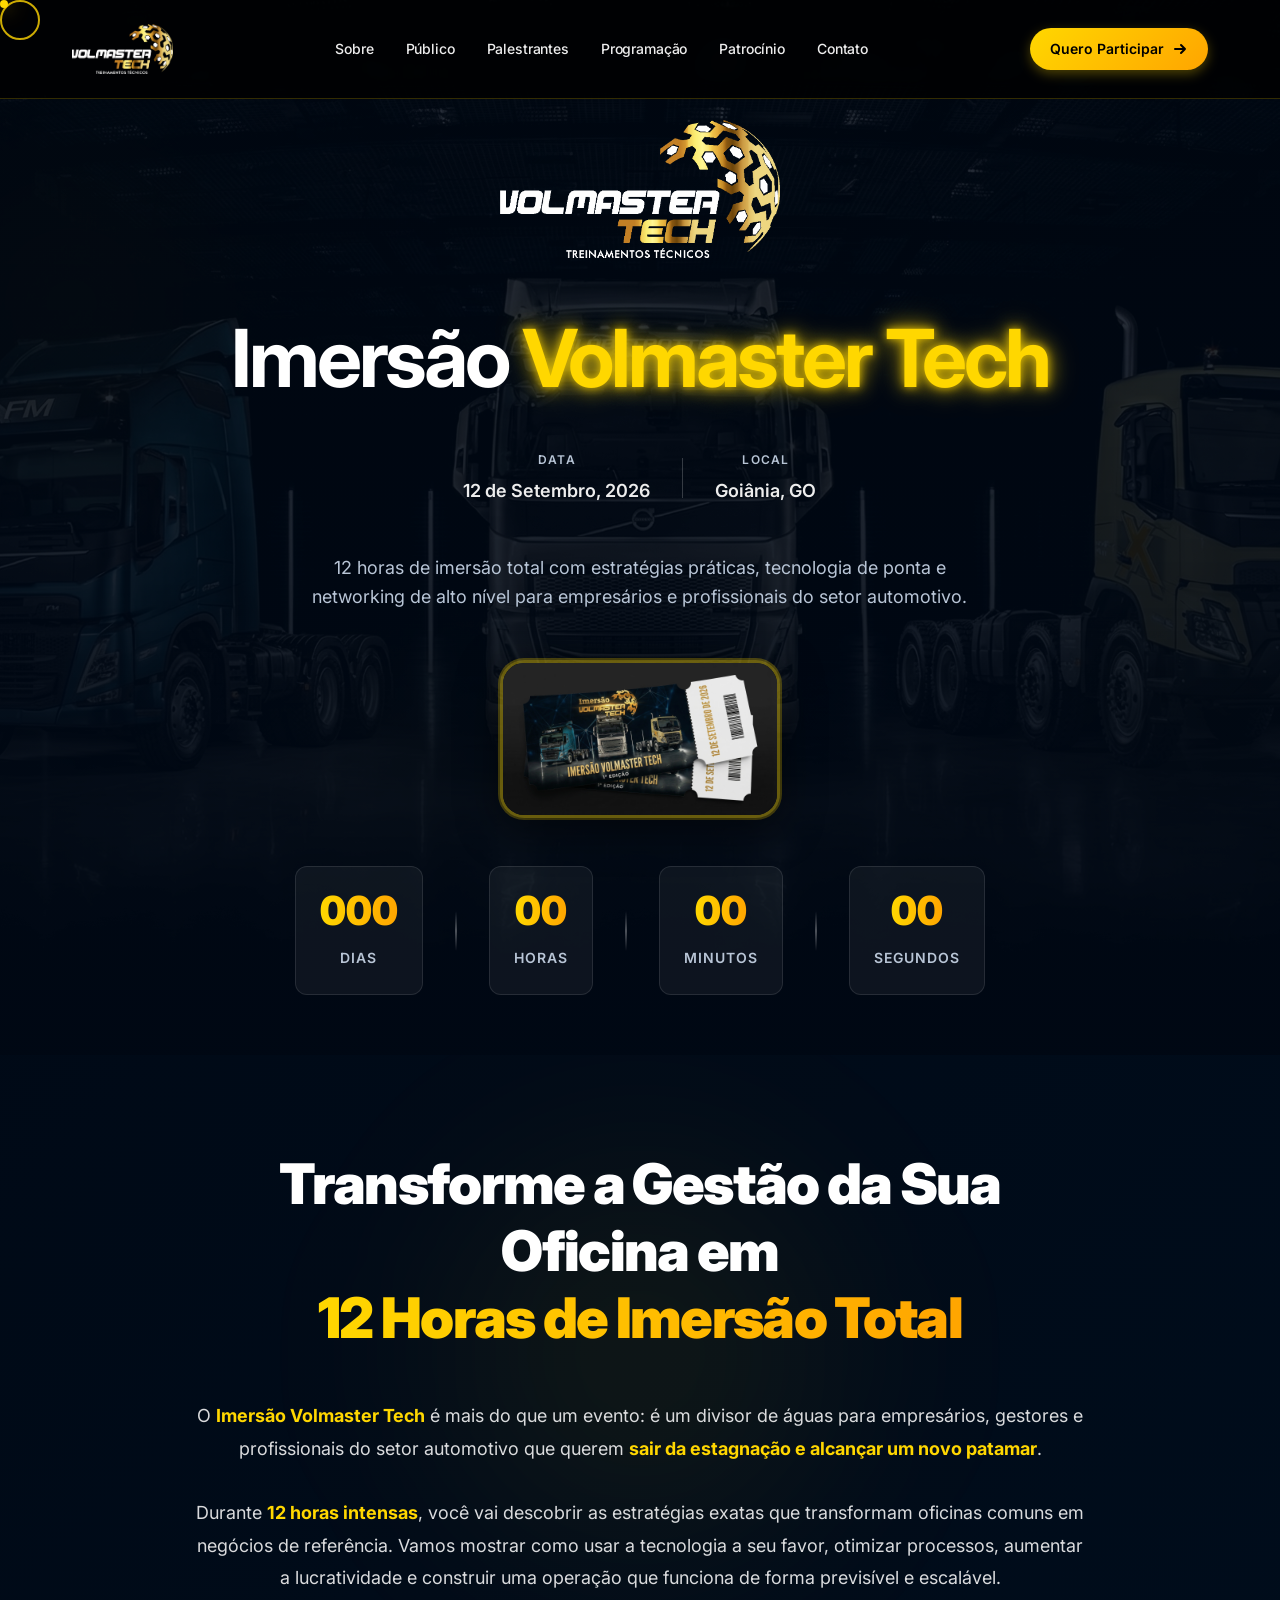
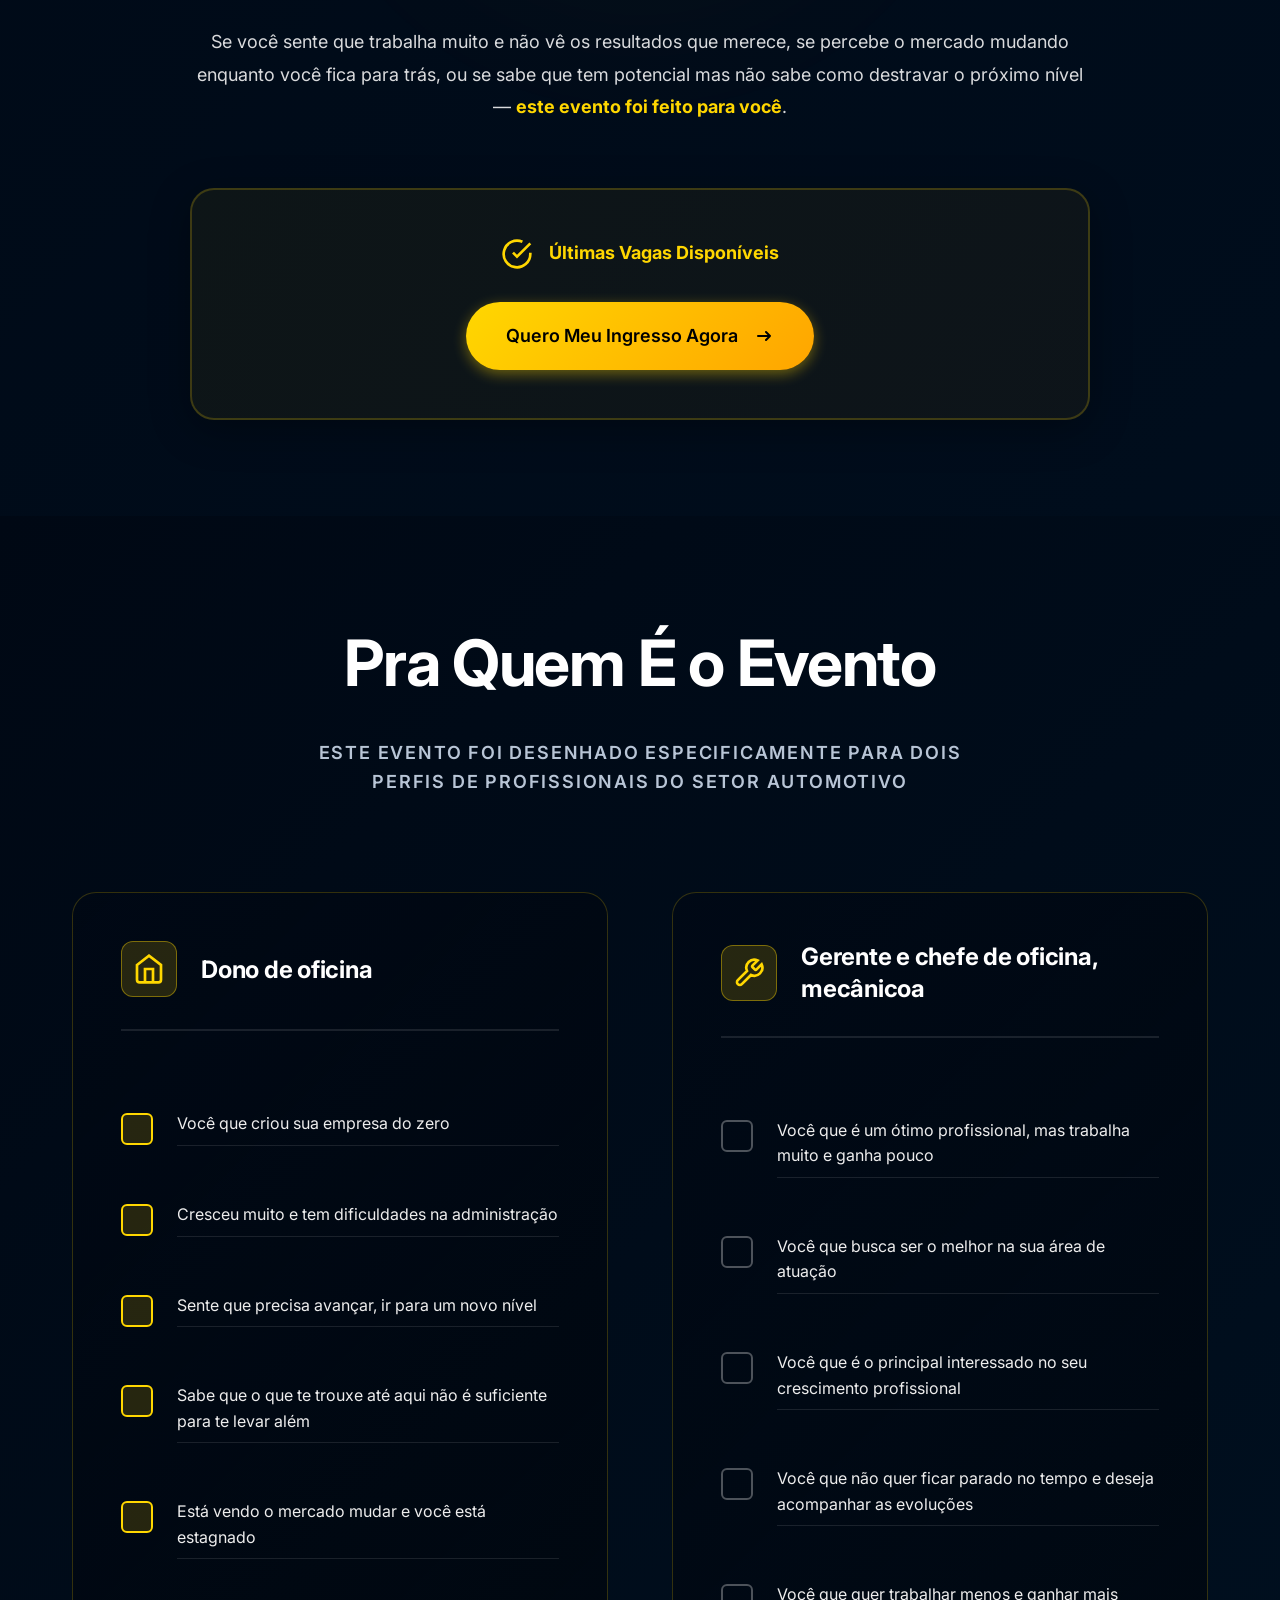
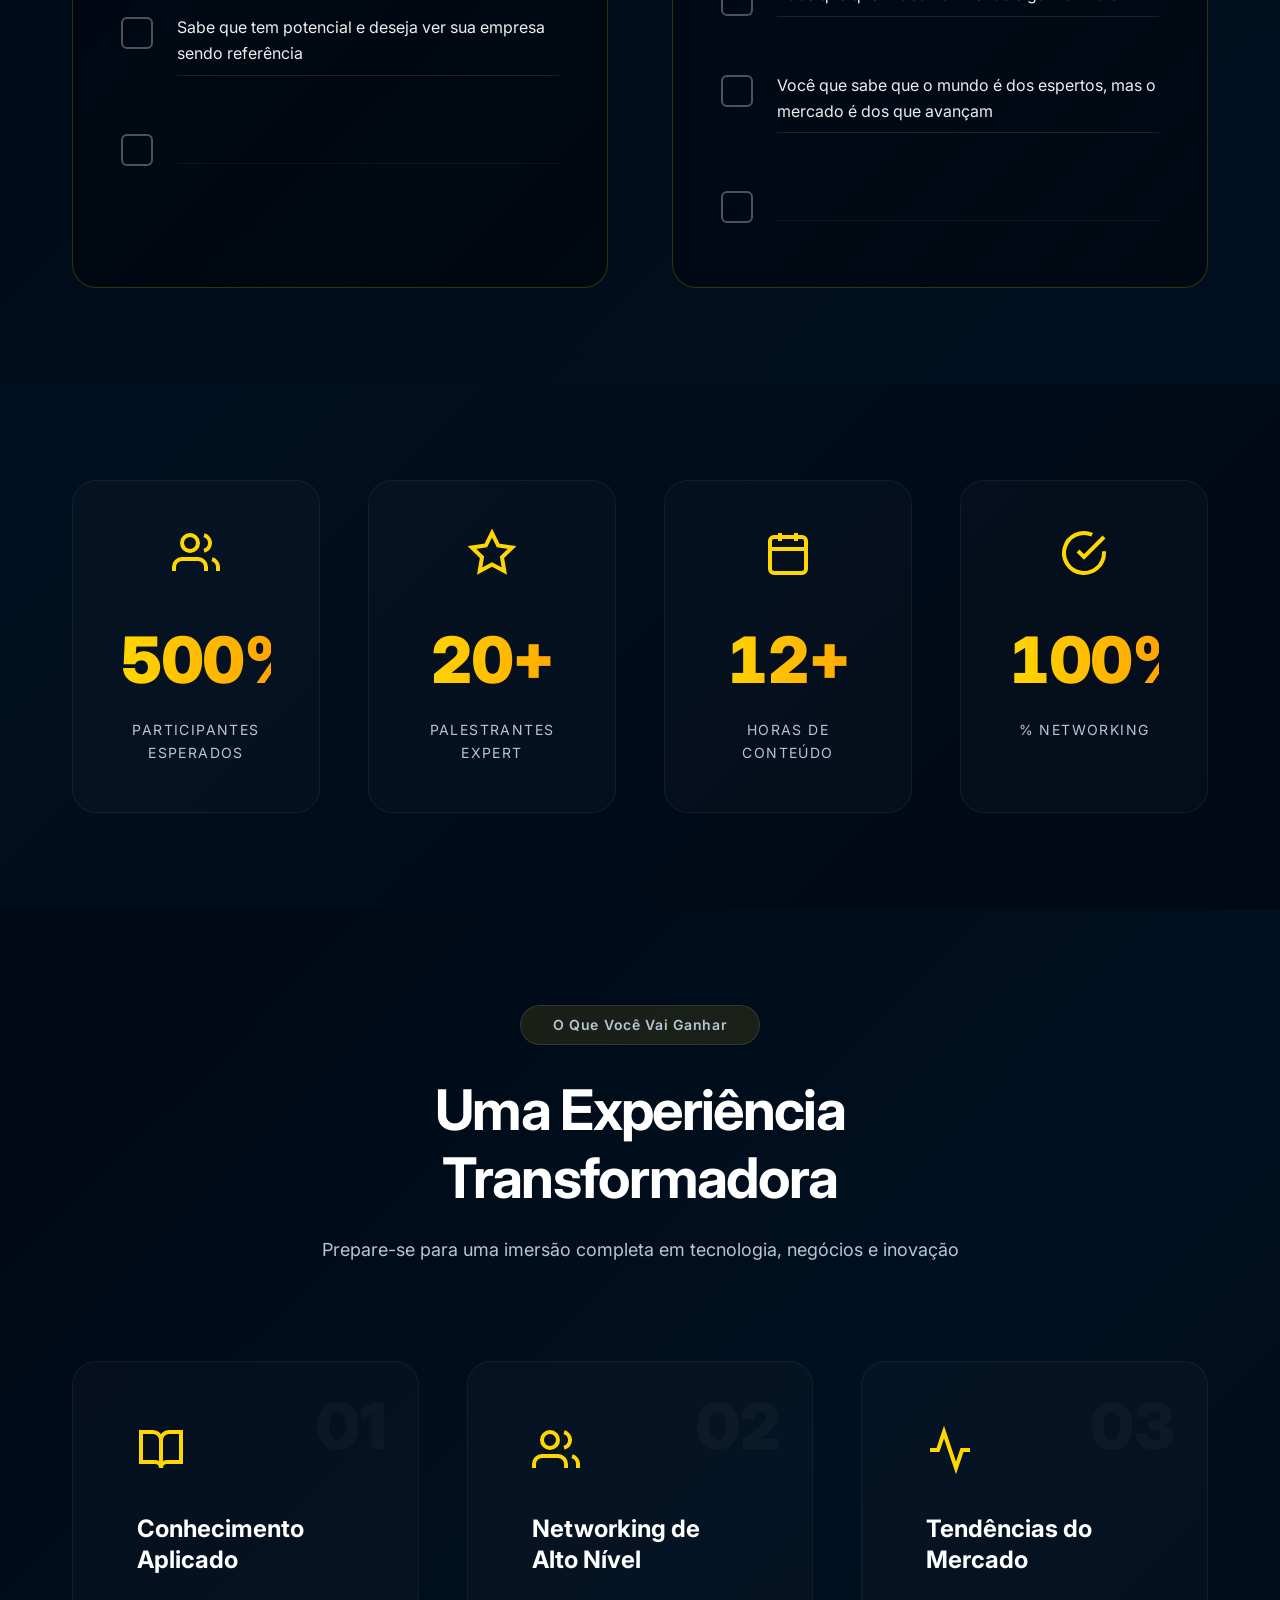
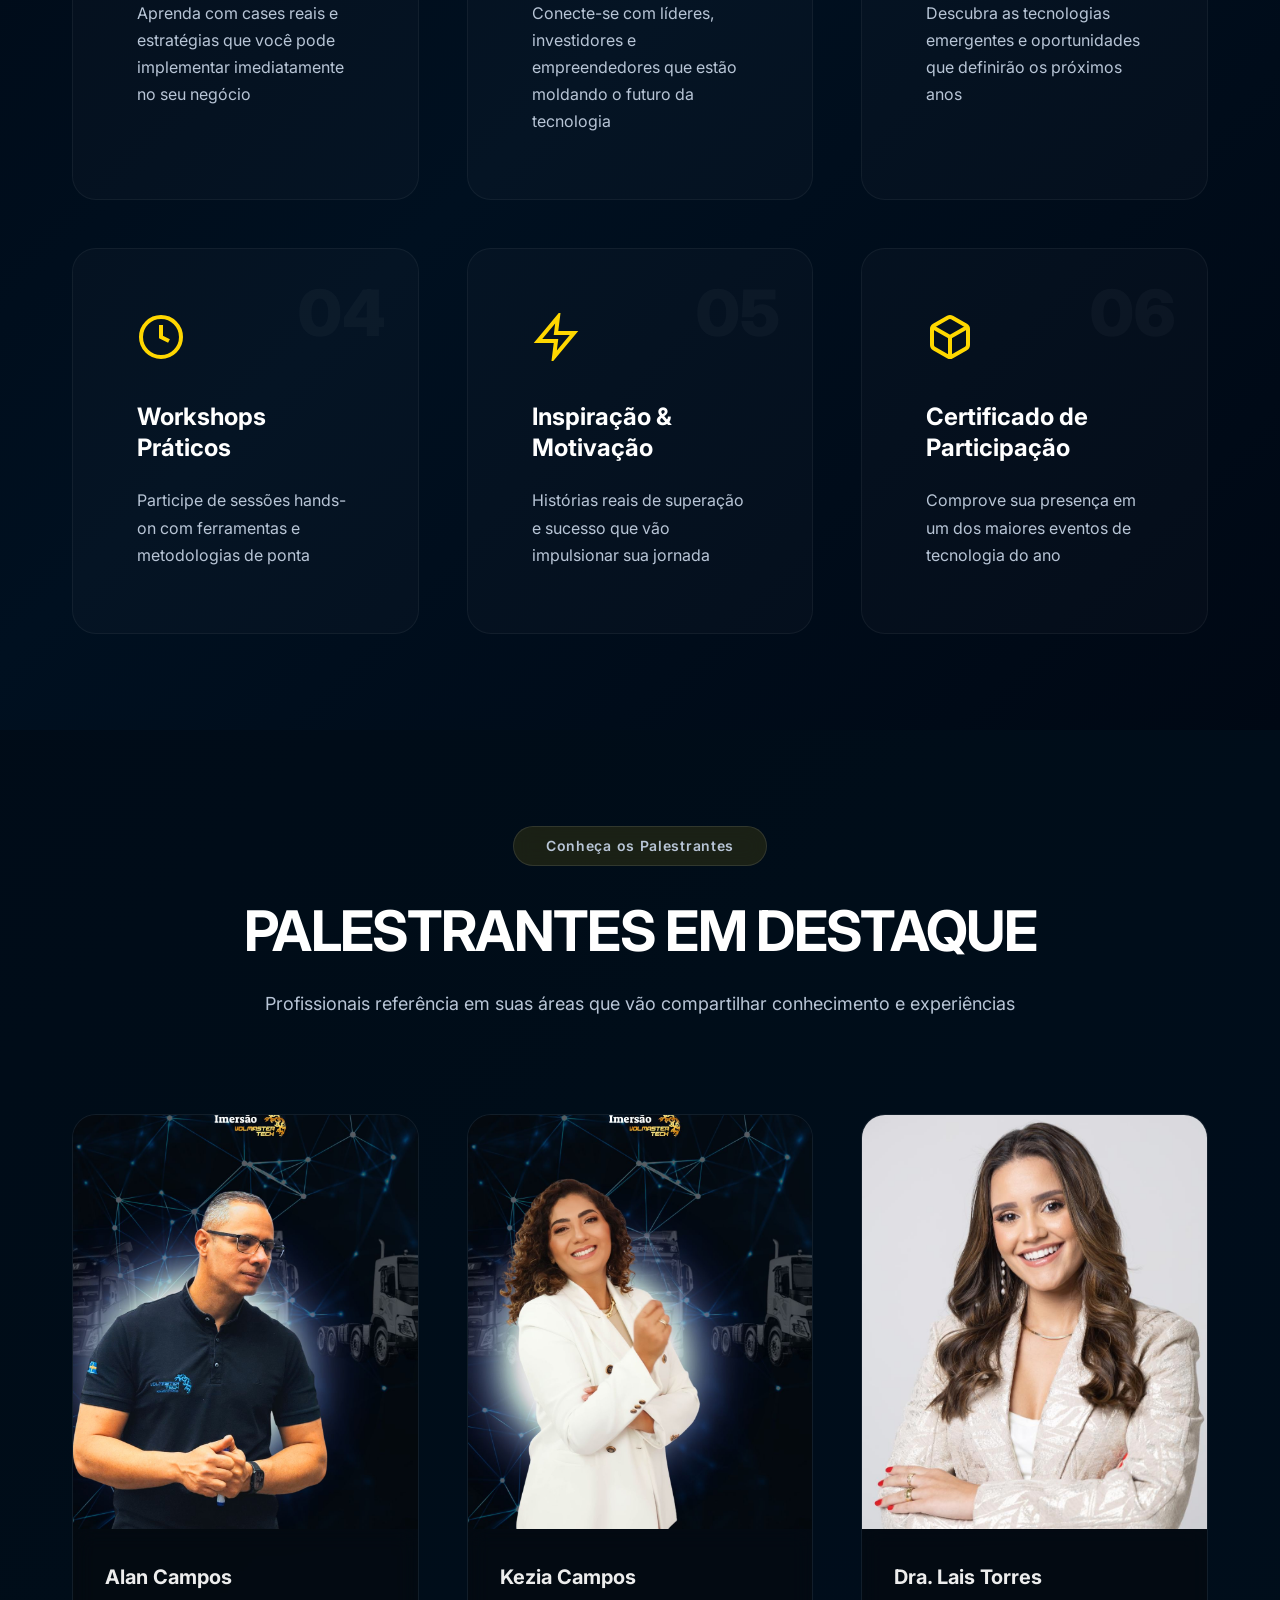
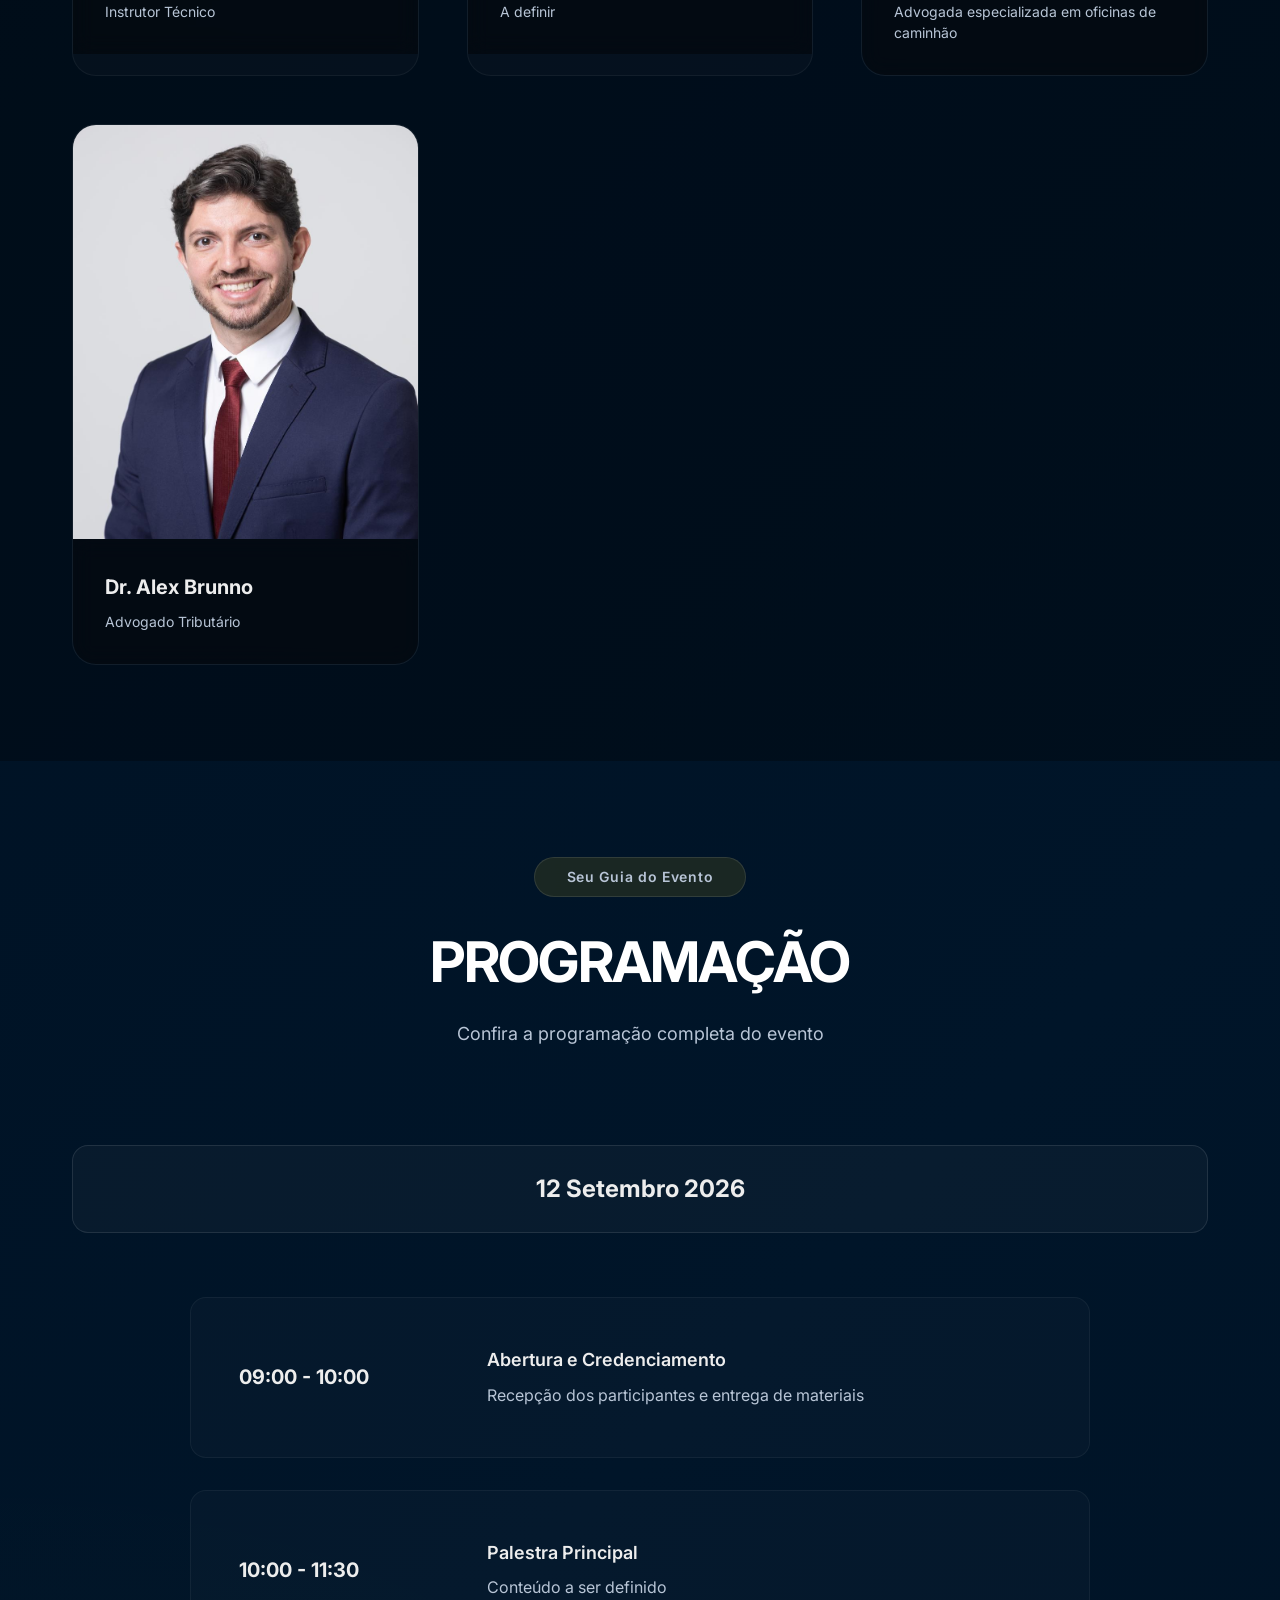
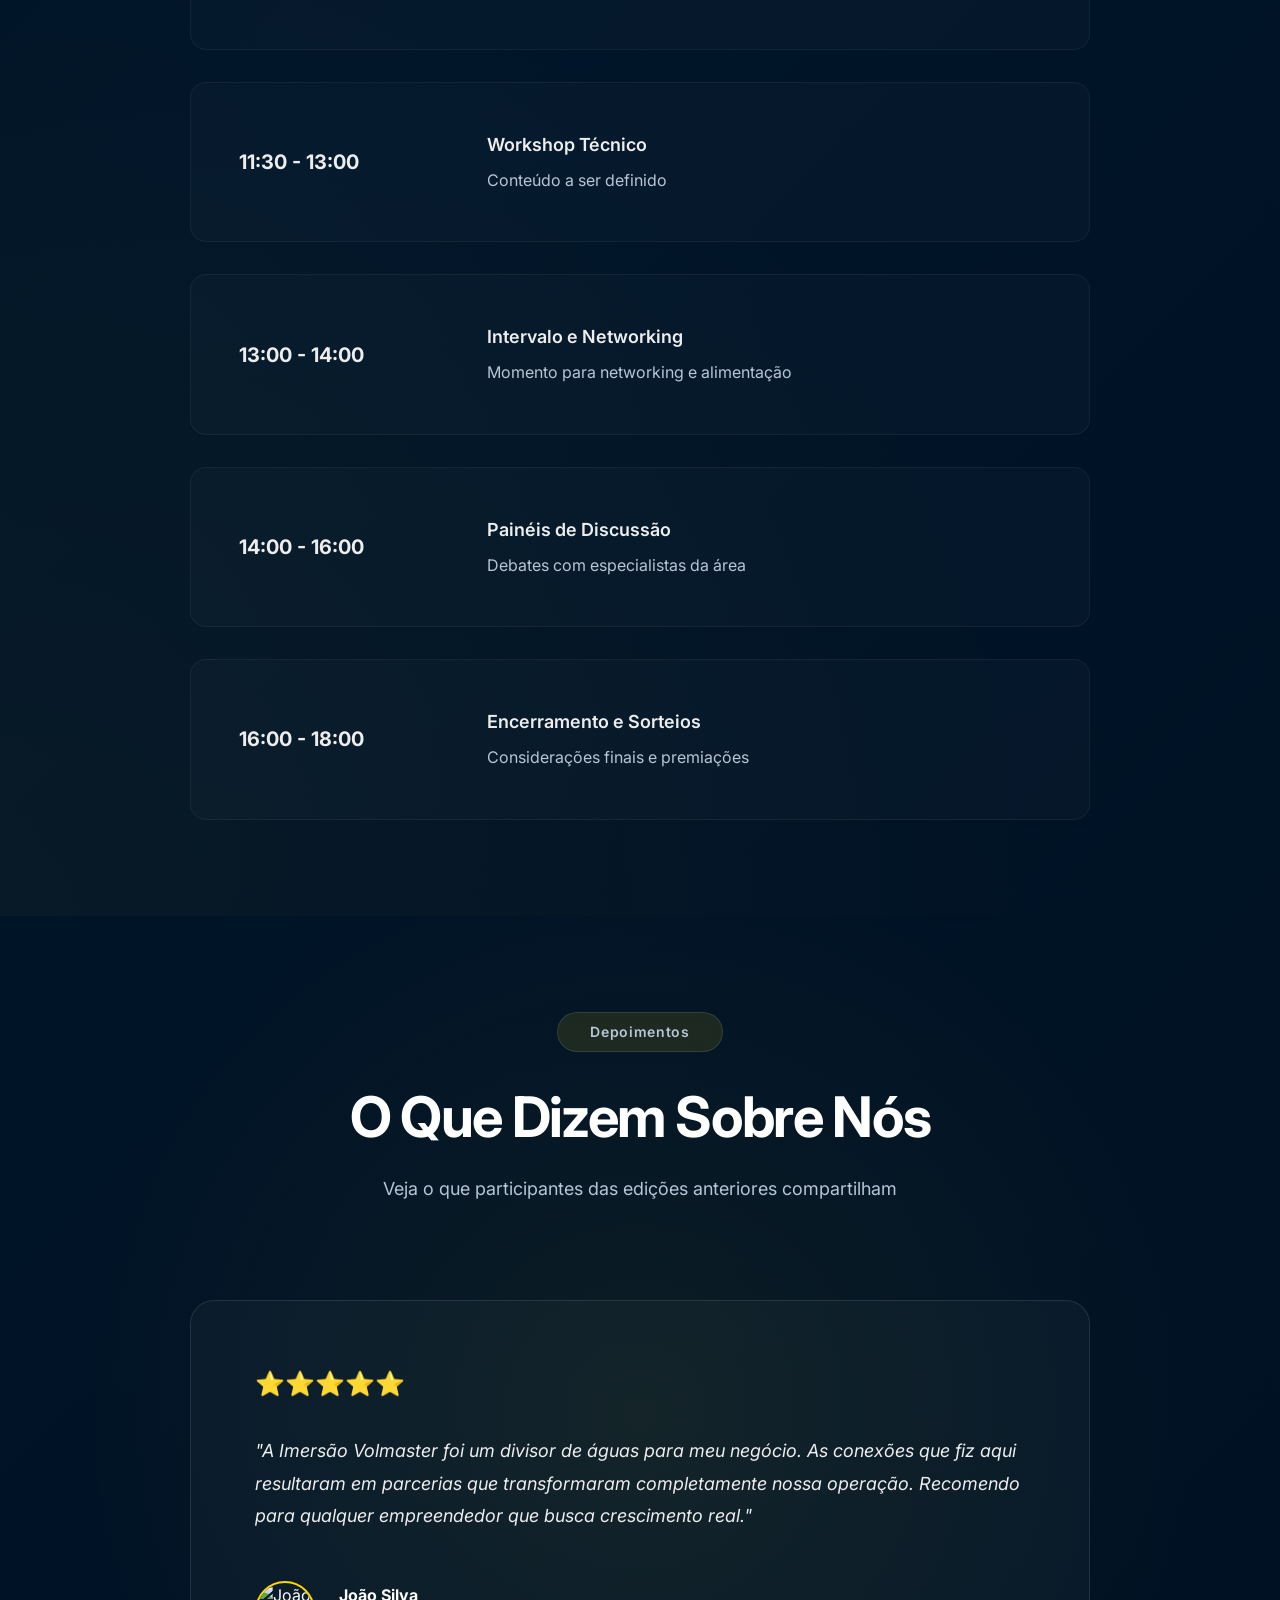
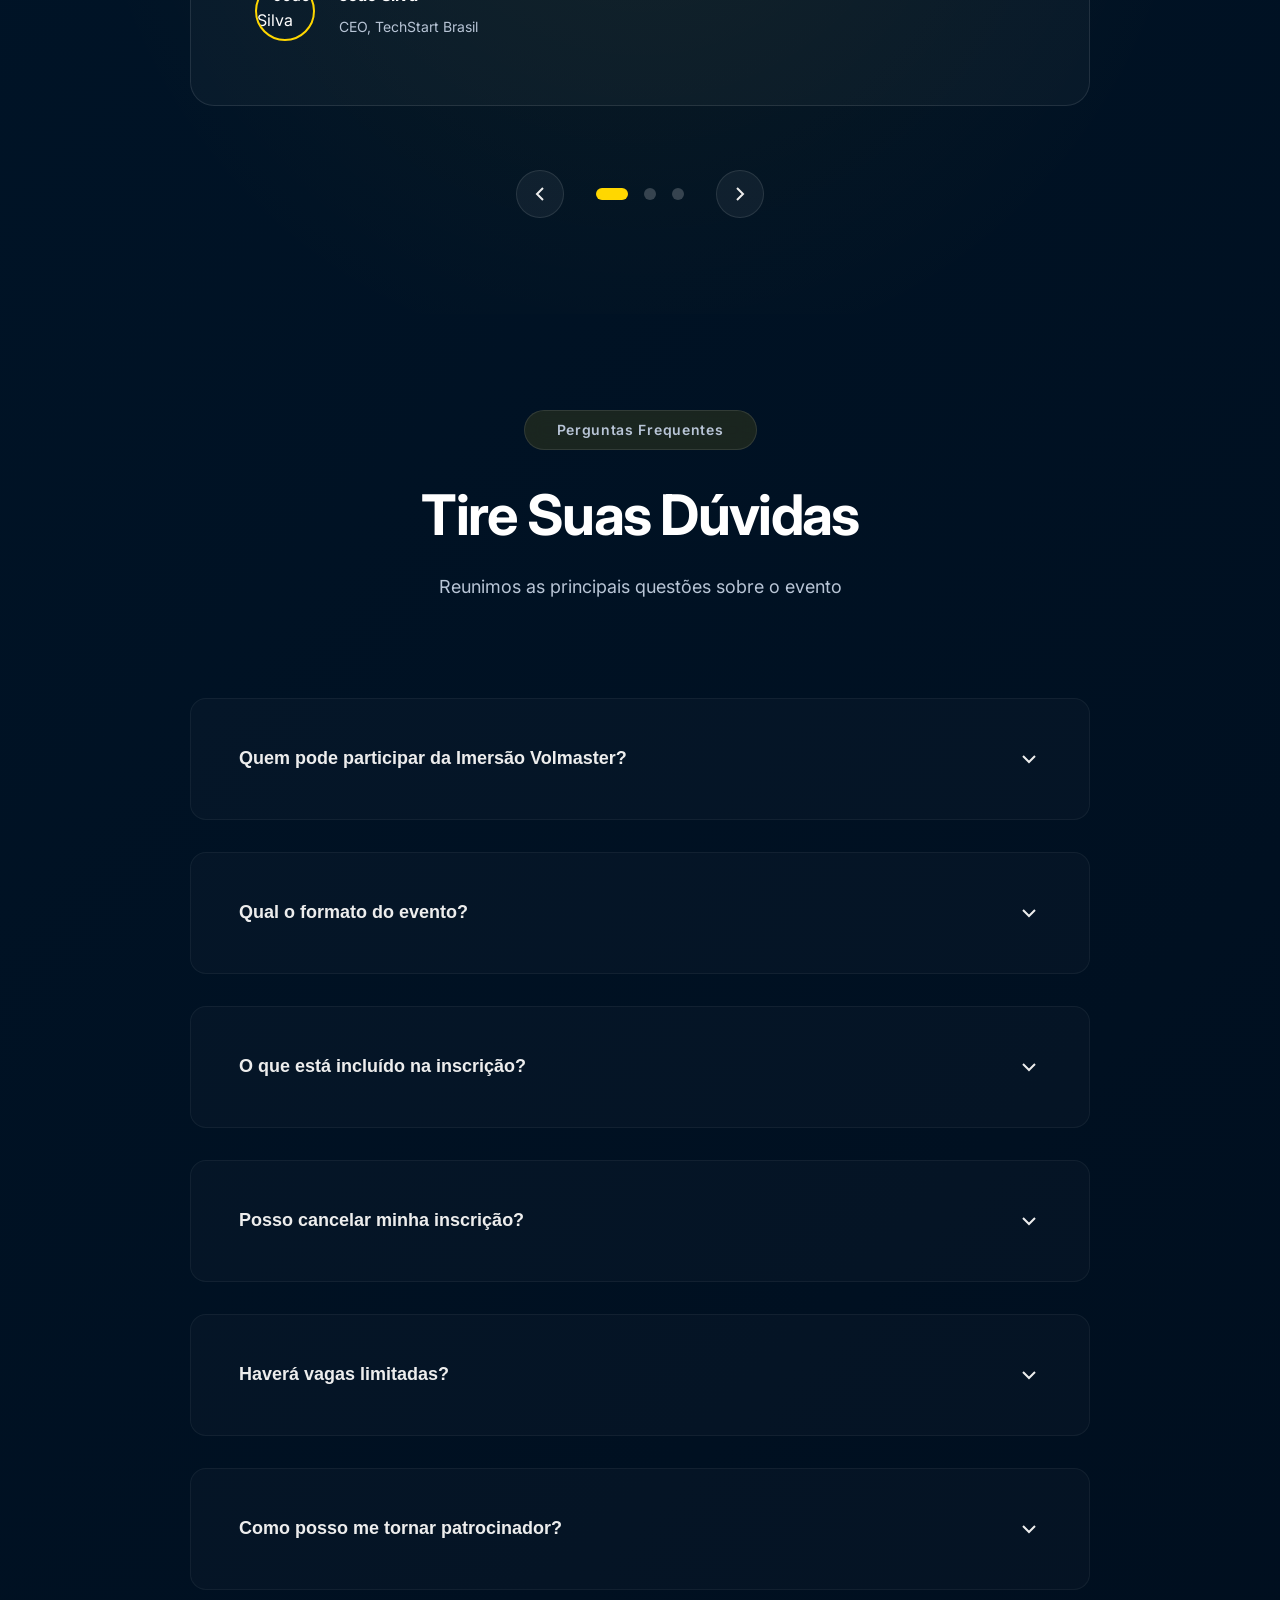
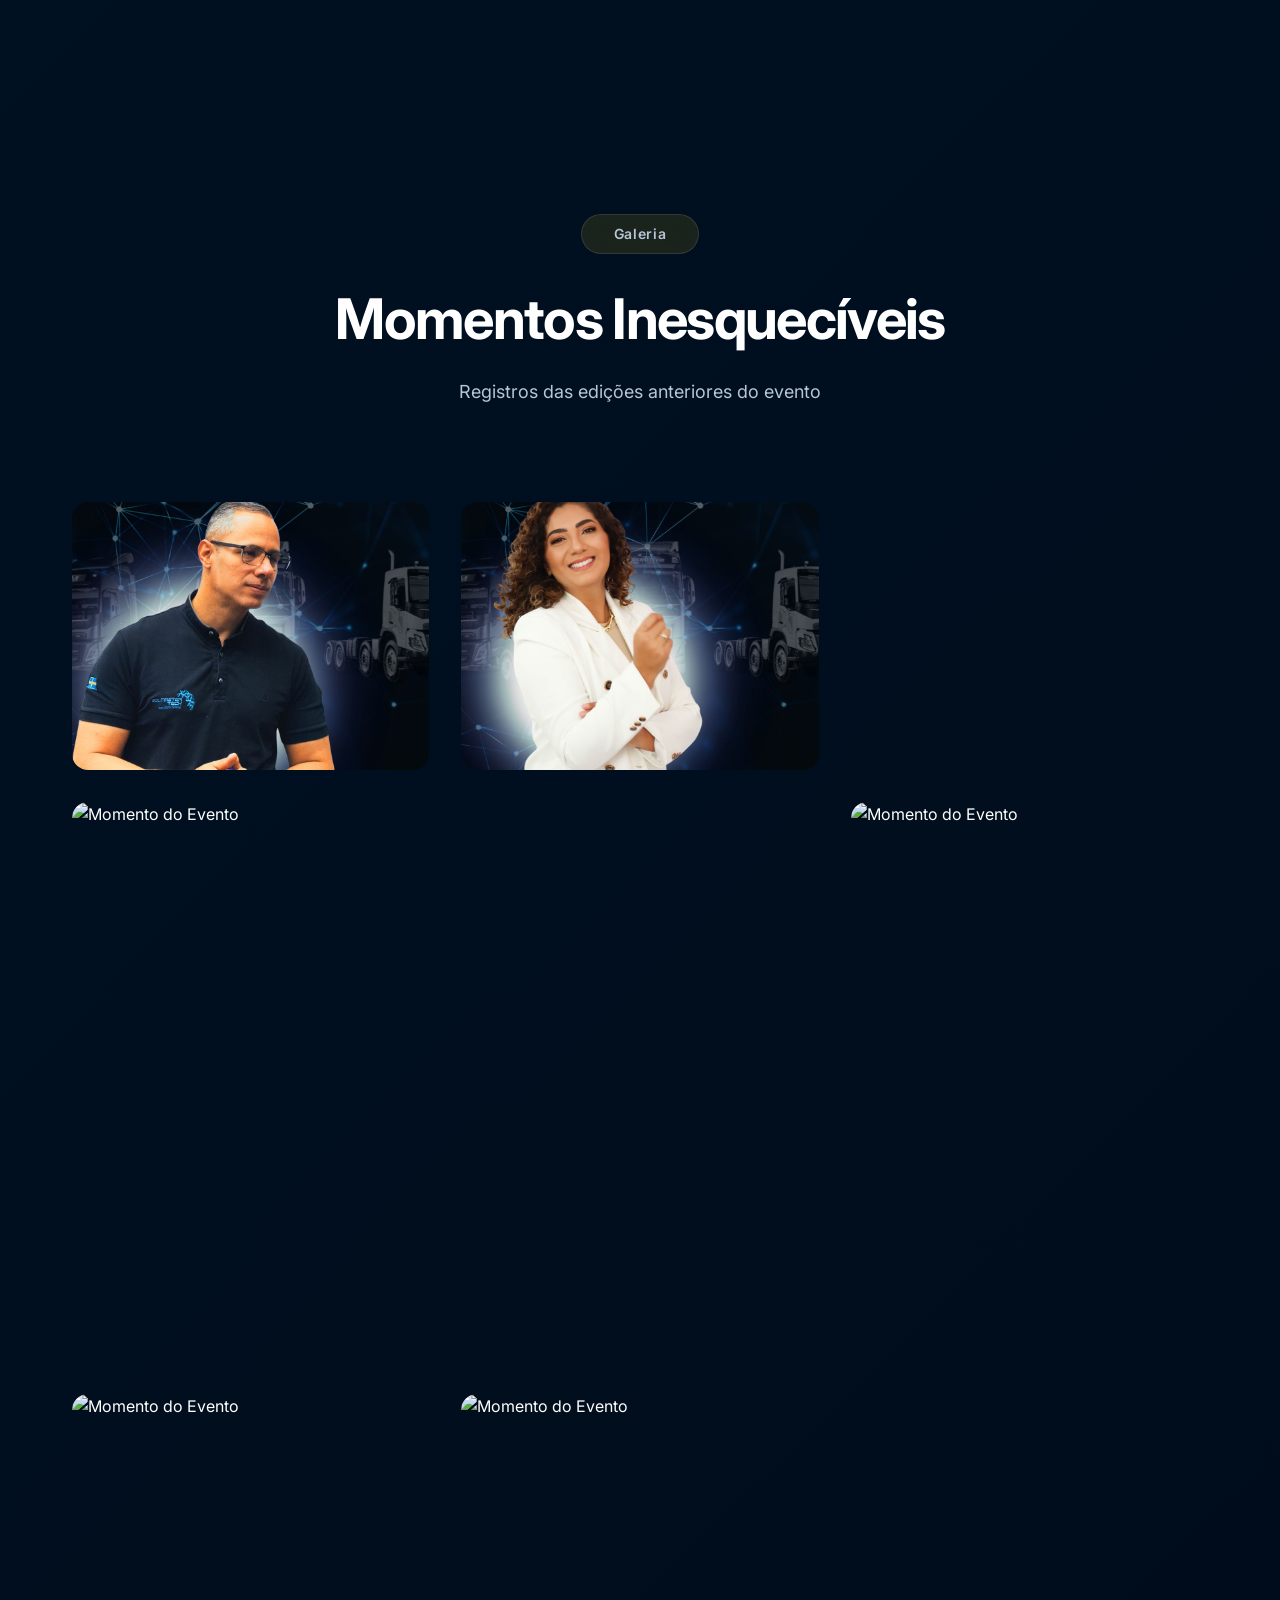
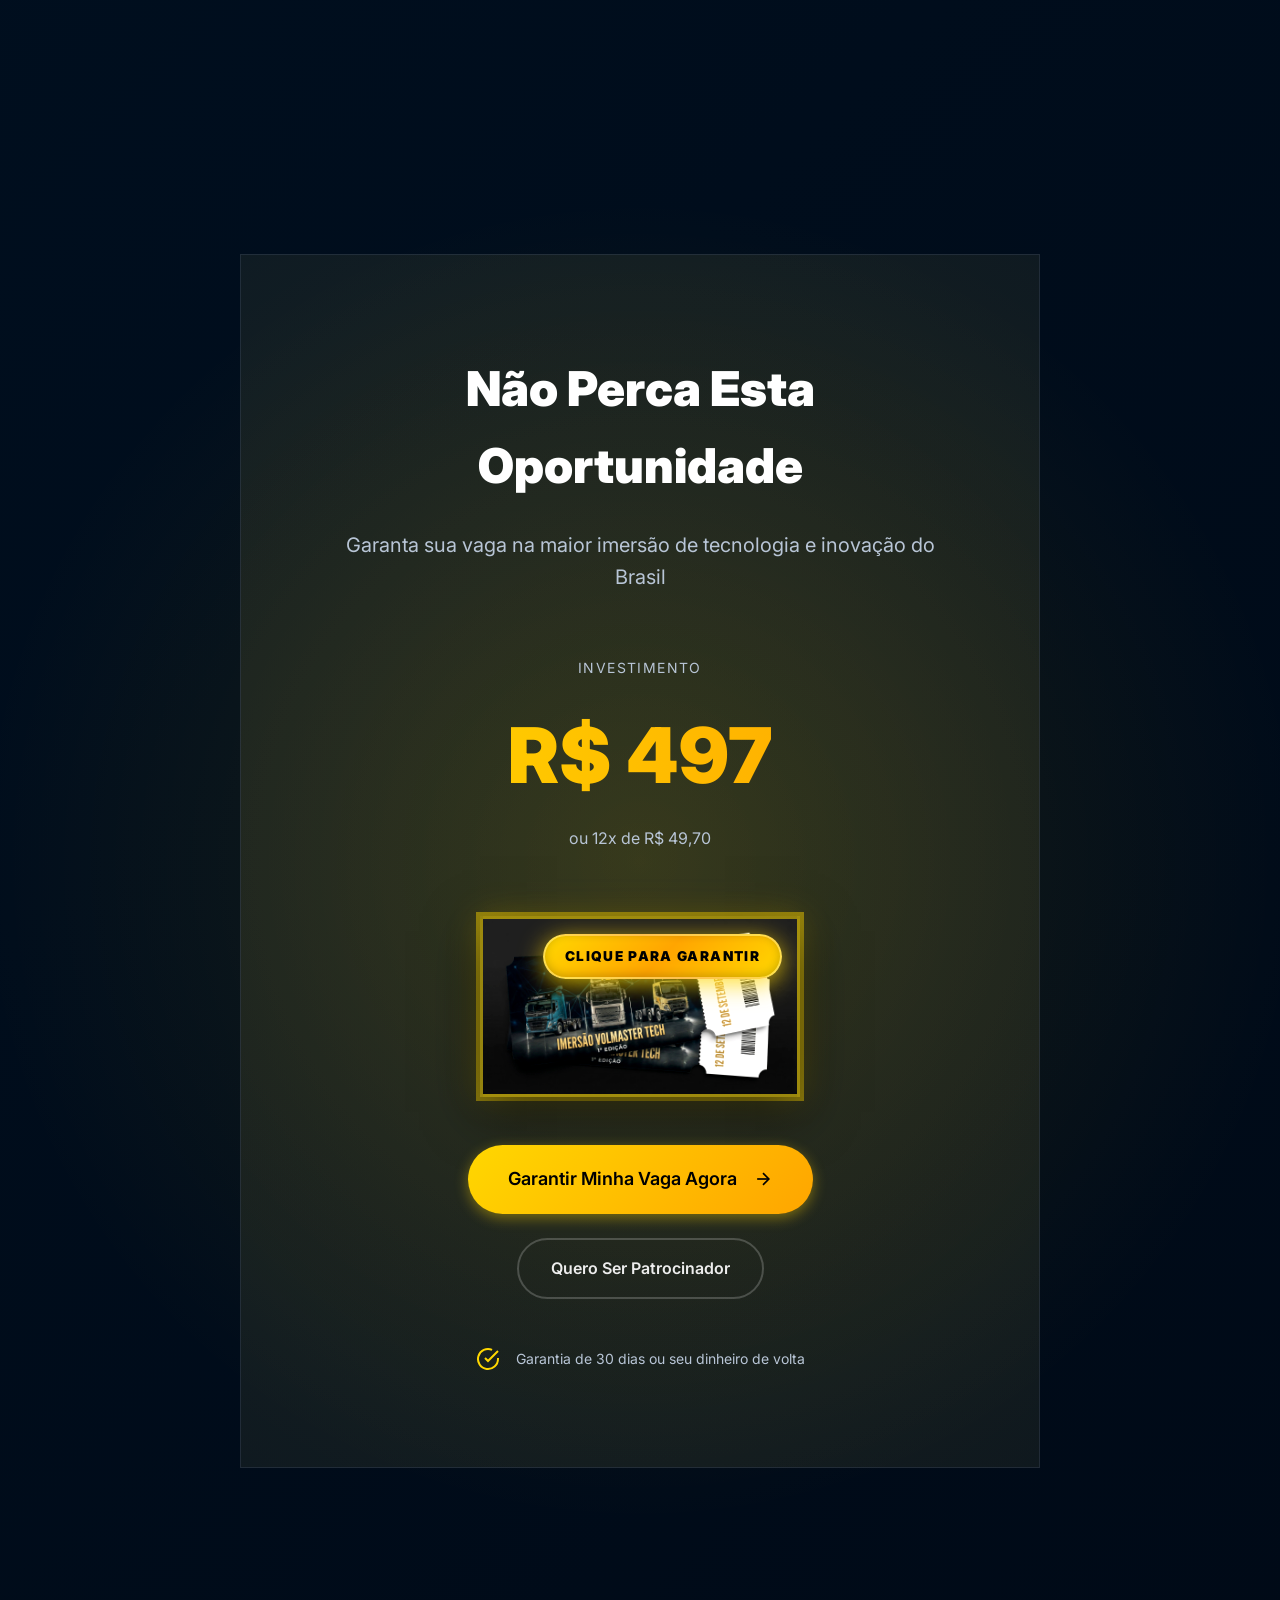
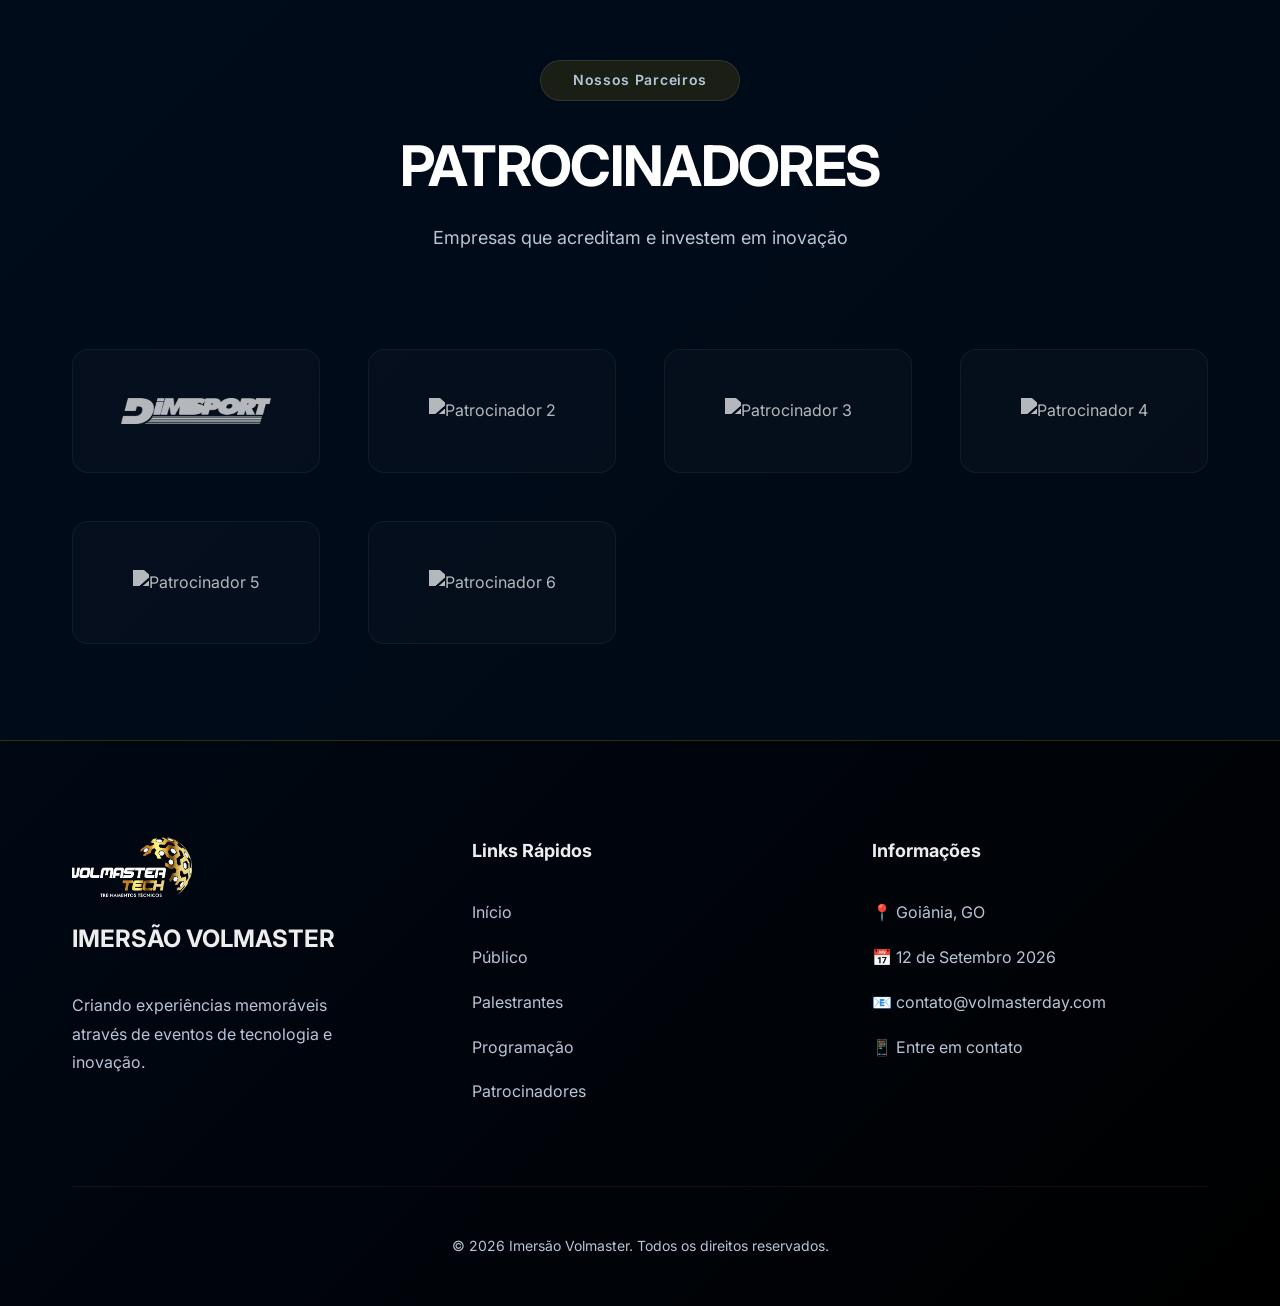
==== index.html @ f13f92b8 "Add files via upload" ====
<!DOCTYPE html>
<html lang="pt-BR">
<head>
    <meta charset="UTF-8">
    <meta name="viewport" content="width=device-width, initial-scale=1.0">
    <title>Imersão Volmaster - Evento de Capacitação Automotiva</title>
    <meta name="description" content="A Imersão Volmaster conecta empreendedores, investidores e profissionais de tecnologia em um dia de imersão em inovação, networking e experiências exclusivas.">
    <link rel="preconnect" href="https://fonts.googleapis.com">
    <link rel="preconnect" href="https://fonts.gstatic.com" crossorigin>
    <link href="https://fonts.googleapis.com/css2?family=Inter:wght@400;500;600;700;900&display=swap" rel="stylesheet">
    <link rel="stylesheet" href="css/style-new.css">
    <script src="https://cdn.jsdelivr.net/particles.js/2.0.0/particles.min.js" defer></script>
    <script src="js/script-new.js" defer></script>
</head>
<body>
    <!-- Preloader -->
    <div class="preloader" id="preloader">
        <div class="preloader-content">
            <div class="preloader-logo">
                <img src="images/VOLMASTER 01.png" alt="Imersão Volmaster">
            </div>
            <div class="preloader-spinner">
                <div class="spinner-ring"></div>
                <div class="spinner-ring"></div>
                <div class="spinner-ring"></div>
            </div>
            <p class="preloader-text">Carregando Experiência...</p>
        </div>
    </div>

    <!-- Particles Background -->
    <div id="particles-js"></div>

    <!-- Navigation -->
    <nav class="navbar" id="navbar">
        <div class="container nav-container">
            <div class="logo">
                <img src="images/VOLMASTER 01.png" alt="Imersão Volmaster" class="logo-img">
            </div>
            
            <div class="nav-toggle" id="navToggle">
                <span></span>
                <span></span>
                <span></span>
            </div>
            
            <ul class="nav-menu" id="navMenu">
                <li><a href="#home">Sobre</a></li>
                <li><a href="#publico">Público</a></li>
                <li><a href="#palestrantes">Palestrantes</a></li>
                <li><a href="#schedule">Programação</a></li>
                <li><a href="#sponsors">Patrocínio</a></li>
                <li><a href="#contato">Contato</a></li>
            </ul>
            
            <div class="nav-cta">
                <a href="#inscricao" class="btn-nav">
                    Quero Participar
                    <svg width="16" height="16" viewBox="0 0 16 16" fill="none">
                        <path d="M3 8h10M9 4l4 4-4 4" stroke="currentColor" stroke-width="2" stroke-linecap="round" stroke-linejoin="round"/>
                    </svg>
                </a>
            </div>
        </div>
    </nav>

    <!-- Hero Section -->
    <section class="hero" id="home">
        <div class="hero-bg"></div>
        <div class="hero-gradient"></div>
        
        <div class="floating-shape shape-1"></div>
        <div class="floating-shape shape-2"></div>
        <div class="floating-shape shape-3"></div>
        
        <div class="container hero-container">
            <div class="hero-content">
                <div class="hero-logo">
                    <img src="images/VOLMASTER 01.png" alt="Imersão Volmaster">
                </div>
                
                <h1 class="hero-title">
                    Imersão <span class="gold-text">Volmaster Tech</span>
                </h1>
                
                <div class="hero-info">
                    <div class="info-item">
                        <span class="info-label">Data</span>
                        <span class="info-value">12 de Setembro, 2026</span>
                    </div>
                    <div class="info-divider"></div>
                    <div class="info-item">
                        <span class="info-label">Local</span>
                        <span class="info-value">Goiânia, GO</span>
                    </div>
                </div>
                
                <p class="hero-description">
                    12 horas de imersão total com estratégias práticas, tecnologia de ponta e networking de alto nível para empresários e profissionais do setor automotivo.
                </p>
                
                <!-- Ticket Preview -->
                <div class="ticket-preview" data-aos="zoom-in" data-aos-delay="200">
                    <a href="ingressos-novo.html" class="ticket-link">
                        <img src="images/ticket evento.jpg" alt="Ingresso Imersão Volmaster Tech" class="ticket-image">
                        <div class="ticket-overlay">
                            <svg width="48" height="48" viewBox="0 0 24 24" fill="none" stroke="currentColor" stroke-width="2">
                                <path d="M14 2H6a2 2 0 0 0-2 2v16a2 2 0 0 0 2 2h12a2 2 0 0 0 2-2V8z"></path>
                                <polyline points="14 2 14 8 20 8"></polyline>
                                <line x1="12" y1="18" x2="12" y2="12"></line>
                                <line x1="9" y1="15" x2="15" y2="15"></line>
                            </svg>
                            <span>Clique Para Garantir Seu Ingresso</span>
                        </div>
                    </a>
                </div>
                
                <div class="countdown" id="countdown">
                    <div class="countdown-item">
                        <span class="countdown-value" id="days">000</span>
                        <span class="countdown-label">Dias</span>
                    </div>
                    <div class="countdown-divider"></div>
                    <div class="countdown-item">
                        <span class="countdown-value" id="hours">00</span>
                        <span class="countdown-label">Horas</span>
                    </div>
                    <div class="countdown-divider"></div>
                    <div class="countdown-item">
                        <span class="countdown-value" id="minutes">00</span>
                        <span class="countdown-label">Minutos</span>
                    </div>
                    <div class="countdown-divider"></div>
                    <div class="countdown-item">
                        <span class="countdown-value" id="seconds">00</span>
                        <span class="countdown-label">Segundos</span>
                    </div>
                </div>
            </div>
        </div>
    </section>

    <!-- 3️⃣ Texto explicativo + 1º Botão de ação -->
    <section class="event-intro" id="sobre">
        <div class="container">
            <div class="intro-content" data-aos="fade-up">
                <h2 class="intro-title">
                    Transforme a Gestão da Sua Oficina em <span class="gradient-text">12 Horas de Imersão Total</span>
                </h2>
                <p class="intro-text">
                    O <strong>Imersão Volmaster Tech</strong> é mais do que um evento: é um divisor de águas para empresários, gestores e profissionais do setor automotivo que querem <strong>sair da estagnação e alcançar um novo patamar</strong>.
                </p>
                <p class="intro-text">
                    Durante <strong>12 horas intensas</strong>, você vai descobrir as estratégias exatas que transformam oficinas comuns em negócios de referência. Vamos mostrar como usar a tecnologia a seu favor, otimizar processos, aumentar a lucratividade e construir uma operação que funciona de forma previsível e escalável.
                </p>
                <p class="intro-text">
                    Se você sente que trabalha muito e não vê os resultados que merece, se percebe o mercado mudando enquanto você fica para trás, ou se sabe que tem potencial mas não sabe como destravar o próximo nível — <strong>este evento foi feito para você</strong>.
                </p>
                
                <div class="cta-box" data-aos="fade-up" data-aos-delay="100">
                    <div class="cta-highlight">
                        <svg width="32" height="32" viewBox="0 0 24 24" fill="none" stroke="currentColor" stroke-width="2">
                            <path d="M22 11.08V12a10 10 0 1 1-5.93-9.14"></path>
                            <polyline points="22 4 12 14.01 9 11.01"></polyline>
                        </svg>
                        <span>Últimas Vagas Disponíveis</span>
                    </div>
                    <a href="ingressos-novo.html" class="btn-primary btn-large">
                        Quero Meu Ingresso Agora
                        <svg width="20" height="20" viewBox="0 0 20 20" fill="none">
                            <path d="M4 10h12M12 6l4 4-4 4" stroke="currentColor" stroke-width="2" stroke-linecap="round" stroke-linejoin="round"/>
                        </svg>
                    </a>
                </div>
            </div>
        </div>
    </section>

    <!-- 4️⃣ Para quem é o evento - NOVO DESIGN -->
    <section class="target-audience-new" id="publico">
        <div class="container">
            <div class="section-header" data-aos="fade-up">
                <h2 class="section-title-large">Pra Quem É o Evento</h2>
                <p class="section-subtitle">
                    Este evento foi desenhado especificamente para dois perfis de profissionais do setor automotivo
                </p>
            </div>
            
            <div class="audience-columns" data-aos="fade-up" data-aos-delay="100">
                <!-- Coluna 1: Dono de oficina -->
                <div class="audience-column">
                    <div class="audience-column-header">
                        <div class="audience-icon-wrapper">
                            <svg width="32" height="32" viewBox="0 0 24 24" fill="none" stroke="currentColor" stroke-width="2">
                                <path d="M3 9l9-7 9 7v11a2 2 0 0 1-2 2H5a2 2 0 0 1-2-2z"></path>
                                <polyline points="9 22 9 12 15 12 15 22"></polyline>
                            </svg>
                        </div>
                        <h3 class="audience-column-title">Dono de oficina</h3>
                    </div>
                    
                    <div class="checklist-items">
                        <div class="checklist-item blue-check">
                            <div class="checkbox"></div>
                            <div class="checklist-line">Você que criou sua empresa do zero</div>
                        </div>
                        <div class="checklist-item blue-check">
                            <div class="checkbox"></div>
                            <div class="checklist-line">Cresceu muito e tem dificuldades na administração</div>
                        </div>
                        <div class="checklist-item blue-check">
                            <div class="checkbox"></div>
                            <div class="checklist-line">Sente que precisa avançar, ir para um novo nível</div>
                        </div>
                        <div class="checklist-item blue-check">
                            <div class="checkbox"></div>
                            <div class="checklist-line">Sabe que o que te trouxe até aqui não é suficiente para te levar além</div>
                        </div>
                        <div class="checklist-item blue-check">
                            <div class="checkbox"></div>
                            <div class="checklist-line">Está vendo o mercado mudar e você está estagnado</div>
                        </div>
                        <div class="checklist-item">
                            <div class="checkbox"></div>
                            <div class="checklist-line">Sabe que tem potencial e deseja ver sua empresa sendo referência</div>
                        </div>
                        <div class="checklist-item">
                            <div class="checkbox"></div>
                            <div class="checklist-line"></div>
                        </div>
                    </div>
                </div>
                
                <!-- Coluna 2: Gerente e chefe de oficina, mecânicoa -->
                <div class="audience-column">
                    <div class="audience-column-header">
                        <div class="audience-icon-wrapper">
                            <svg width="32" height="32" viewBox="0 0 24 24" fill="none" stroke="currentColor" stroke-width="2">
                                <path d="M14.7 6.3a1 1 0 0 0 0 1.4l1.6 1.6a1 1 0 0 0 1.4 0l3.77-3.77a6 6 0 0 1-7.94 7.94l-6.91 6.91a2.12 2.12 0 0 1-3-3l6.91-6.91a6 6 0 0 1 7.94-7.94l-3.76 3.76z"></path>
                            </svg>
                        </div>
                        <h3 class="audience-column-title">Gerente e chefe de oficina, mecânicoa</h3>
                    </div>
                    
                    <div class="checklist-items">
                        <div class="checklist-item">
                            <div class="checkbox"></div>
                            <div class="checklist-line">Você que é um ótimo profissional, mas trabalha muito e ganha pouco</div>
                        </div>
                        <div class="checklist-item">
                            <div class="checkbox"></div>
                            <div class="checklist-line">Você que busca ser o melhor na sua área de atuação</div>
                        </div>
                        <div class="checklist-item">
                            <div class="checkbox"></div>
                            <div class="checklist-line">Você que é o principal interessado no seu crescimento profissional</div>
                        </div>
                        <div class="checklist-item">
                            <div class="checkbox"></div>
                            <div class="checklist-line">Você que não quer ficar parado no tempo e deseja acompanhar as evoluções</div>
                        </div>
                        <div class="checklist-item">
                            <div class="checkbox"></div>
                            <div class="checklist-line">Você que quer trabalhar menos e ganhar mais</div>
                        </div>
                        <div class="checklist-item">
                            <div class="checkbox"></div>
                            <div class="checklist-line">Você que sabe que o mundo é dos espertos, mas o mercado é dos que avançam</div>
                        </div>
                        <div class="checklist-item">
                            <div class="checkbox"></div>
                            <div class="checklist-line"></div>
                        </div>
                    </div>
                </div>
            </div>
        </div>
    </section>

    <!-- 5️⃣ Palestrantes Section + 2º Botão de ação -->
    <section class="stats">
        <div class="container">
            <div class="stats-grid">
                <div class="stat-item" data-aos="fade-up" data-aos-delay="0">
                    <div class="stat-icon">
                        <svg width="48" height="48" viewBox="0 0 24 24" fill="none" stroke="currentColor" stroke-width="2">
                            <path d="M17 21v-2a4 4 0 0 0-4-4H5a4 4 0 0 0-4 4v2"></path>
                            <circle cx="9" cy="7" r="4"></circle>
                            <path d="M23 21v-2a4 4 0 0 0-3-3.87"></path>
                            <path d="M16 3.13a4 4 0 0 1 0 7.75"></path>
                        </svg>
                    </div>
                    <div class="stat-number" data-target="500">0</div>
                    <div class="stat-label">Participantes Esperados</div>
                </div>
                
                <div class="stat-item" data-aos="fade-up" data-aos-delay="100">
                    <div class="stat-icon">
                        <svg width="48" height="48" viewBox="0 0 24 24" fill="none" stroke="currentColor" stroke-width="2">
                            <polygon points="12 2 15.09 8.26 22 9.27 17 14.14 18.18 21.02 12 17.77 5.82 21.02 7 14.14 2 9.27 8.91 8.26 12 2"></polygon>
                        </svg>
                    </div>
                    <div class="stat-number" data-target="20">0</div>
                    <div class="stat-label">Palestrantes Expert</div>
                </div>
                
                <div class="stat-item" data-aos="fade-up" data-aos-delay="200">
                    <div class="stat-icon">
                        <svg width="48" height="48" viewBox="0 0 24 24" fill="none" stroke="currentColor" stroke-width="2">
                            <rect x="3" y="4" width="18" height="18" rx="2" ry="2"></rect>
                            <line x1="16" y1="2" x2="16" y2="6"></line>
                            <line x1="8" y1="2" x2="8" y2="6"></line>
                            <line x1="3" y1="10" x2="21" y2="10"></line>
                        </svg>
                    </div>
                    <div class="stat-number" data-target="12">0</div>
                    <div class="stat-label">Horas de Conteúdo</div>
                </div>
                
                <div class="stat-item" data-aos="fade-up" data-aos-delay="300">
                    <div class="stat-icon">
                        <svg width="48" height="48" viewBox="0 0 24 24" fill="none" stroke="currentColor" stroke-width="2">
                            <path d="M22 11.08V12a10 10 0 1 1-5.93-9.14"></path>
                            <polyline points="22 4 12 14.01 9 11.01"></polyline>
                        </svg>
                    </div>
                    <div class="stat-number" data-target="100">0</div>
                    <div class="stat-label">% Networking</div>
                </div>
            </div>
        </div>
    </section>

    <!-- Benefits Section -->
    <section class="benefits">
        <div class="container">
            <div class="section-header" data-aos="fade-up">
                <span class="section-badge">O Que Você Vai Ganhar</span>
                <h2 class="section-title">Uma Experiência Transformadora</h2>
                <p class="section-description">
                    Prepare-se para uma imersão completa em tecnologia, negócios e inovação
                </p>
            </div>

            <div class="benefits-grid">
                <div class="benefit-card" data-aos="fade-up" data-aos-delay="0">
                    <div class="benefit-number">01</div>
                    <div class="benefit-icon">
                        <svg width="48" height="48" viewBox="0 0 24 24" fill="none" stroke="currentColor" stroke-width="2">
                            <path d="M2 3h6a4 4 0 0 1 4 4v14a3 3 0 0 0-3-3H2z"></path>
                            <path d="M22 3h-6a4 4 0 0 0-4 4v14a3 3 0 0 1 3-3h7z"></path>
                        </svg>
                    </div>
                    <h3 class="benefit-title">Conhecimento Aplicado</h3>
                    <p class="benefit-description">
                        Aprenda com cases reais e estratégias que você pode implementar imediatamente no seu negócio
                    </p>
                </div>

                <div class="benefit-card" data-aos="fade-up" data-aos-delay="100">
                    <div class="benefit-number">02</div>
                    <div class="benefit-icon">
                        <svg width="48" height="48" viewBox="0 0 24 24" fill="none" stroke="currentColor" stroke-width="2">
                            <path d="M17 21v-2a4 4 0 0 0-4-4H5a4 4 0 0 0-4 4v2"></path>
                            <circle cx="9" cy="7" r="4"></circle>
                            <path d="M23 21v-2a4 4 0 0 0-3-3.87"></path>
                            <path d="M16 3.13a4 4 0 0 1 0 7.75"></path>
                        </svg>
                    </div>
                    <h3 class="benefit-title">Networking de Alto Nível</h3>
                    <p class="benefit-description">
                        Conecte-se com líderes, investidores e empreendedores que estão moldando o futuro da tecnologia
                    </p>
                </div>

                <div class="benefit-card" data-aos="fade-up" data-aos-delay="200">
                    <div class="benefit-number">03</div>
                    <div class="benefit-icon">
                        <svg width="48" height="48" viewBox="0 0 24 24" fill="none" stroke="currentColor" stroke-width="2">
                            <polyline points="22 12 18 12 15 21 9 3 6 12 2 12"></polyline>
                        </svg>
                    </div>
                    <h3 class="benefit-title">Tendências do Mercado</h3>
                    <p class="benefit-description">
                        Descubra as tecnologias emergentes e oportunidades que definirão os próximos anos
                    </p>
                </div>

                <div class="benefit-card" data-aos="fade-up" data-aos-delay="300">
                    <div class="benefit-number">04</div>
                    <div class="benefit-icon">
                        <svg width="48" height="48" viewBox="0 0 24 24" fill="none" stroke="currentColor" stroke-width="2">
                            <circle cx="12" cy="12" r="10"></circle>
                            <polyline points="12 6 12 12 16 14"></polyline>
                        </svg>
                    </div>
                    <h3 class="benefit-title">Workshops Práticos</h3>
                    <p class="benefit-description">
                        Participe de sessões hands-on com ferramentas e metodologias de ponta
                    </p>
                </div>

                <div class="benefit-card" data-aos="fade-up" data-aos-delay="400">
                    <div class="benefit-number">05</div>
                    <div class="benefit-icon">
                        <svg width="48" height="48" viewBox="0 0 24 24" fill="none" stroke="currentColor" stroke-width="2">
                            <polygon points="13 2 3 14 12 14 11 22 21 10 12 10 13 2"></polygon>
                        </svg>
                    </div>
                    <h3 class="benefit-title">Inspiração & Motivação</h3>
                    <p class="benefit-description">
                        Histórias reais de superação e sucesso que vão impulsionar sua jornada
                    </p>
                </div>

                <div class="benefit-card" data-aos="fade-up" data-aos-delay="500">
                    <div class="benefit-number">06</div>
                    <div class="benefit-icon">
                        <svg width="48" height="48" viewBox="0 0 24 24" fill="none" stroke="currentColor" stroke-width="2">
                            <path d="M21 16V8a2 2 0 0 0-1-1.73l-7-4a2 2 0 0 0-2 0l-7 4A2 2 0 0 0 3 8v8a2 2 0 0 0 1 1.73l7 4a2 2 0 0 0 2 0l7-4A2 2 0 0 0 21 16z"></path>
                            <polyline points="3.27 6.96 12 12.01 20.73 6.96"></polyline>
                            <line x1="12" y1="22.08" x2="12" y2="12"></line>
                        </svg>
                    </div>
                    <h3 class="benefit-title">Certificado de Participação</h3>
                    <p class="benefit-description">
                        Comprove sua presença em um dos maiores eventos de tecnologia do ano
                    </p>
                </div>
            </div>
        </div>
    </section>

    <!-- Speakers Section -->
    <section class="speakers" id="palestrantes">
        <div class="container">
            <div class="section-header" data-aos="fade-up">
                <span class="section-badge">Conheça os Palestrantes</span>
                <h2 class="section-title">PALESTRANTES EM DESTAQUE</h2>
                <p class="section-description">
                    Profissionais referência em suas áreas que vão compartilhar conhecimento e experiências
                </p>
            </div>
            <div class="speakers-grid">
                <div class="speaker-card" data-aos="fade-up" data-aos-delay="0">
                    <div class="speaker-image">
                        <img src="images/evento 1.jpeg" alt="Alan Campos" loading="lazy">
                        <div class="speaker-overlay"></div>
                    </div>
                    <div class="speaker-info">
                        <h3 class="speaker-name">Alan Campos</h3>
                        <p class="speaker-role">Instrutor Técnico</p>
                    </div>
                </div>
                <div class="speaker-card" data-aos="fade-up" data-aos-delay="100">
                    <div class="speaker-image">
                        <img src="images/evento 3 Kezia.jpg" alt="Kezia Campos" loading="lazy">
                        <div class="speaker-overlay"></div>
                    </div>
                    <div class="speaker-info">
                        <h3 class="speaker-name">Kezia Campos</h3>
                        <p class="speaker-role">A definir</p>
                    </div>
                </div>
                <div class="speaker-card" data-aos="fade-up" data-aos-delay="200">
                    <div class="speaker-image">
                        <img src="images/palestrante lais.jpeg" alt="Dr. Lais Torres" loading="lazy">
                        <div class="speaker-overlay"></div>
                    </div>
                    <div class="speaker-info">
                        <h3 class="speaker-name">Dra. Lais Torres</h3>
                        <p class="speaker-role">Advogada especializada em oficinas de caminhão</p>
                    </div>
                </div>
                <div class="speaker-card" data-aos="fade-up" data-aos-delay="300">
                    <div class="speaker-image">
                        <img src="images/palestrante bruno.jpeg" alt="Dr. Alex Brunno" loading="lazy">
                        <div class="speaker-overlay"></div>
                    </div>
                    <div class="speaker-info">
                        <h3 class="speaker-name">Dr. Alex Brunno</h3>
                        <p class="speaker-role">Advogado Tributário</p>
                    </div>
                </div>
            </div>
        </div>
    </section>

    <!-- Schedule Section -->
    <section class="schedule" id="schedule">
        <div class="container">
            <div class="section-header" data-aos="fade-up">
                <span class="section-badge">Seu Guia do Evento</span>
                <h2 class="section-title">PROGRAMAÇÃO</h2>
                <p class="section-description">
                    Confira a programação completa do evento
                </p>
            </div>
            <div class="schedule-date" data-aos="fade-up">12 Setembro 2026</div>
            <div class="schedule-content" id="scheduleContent">
                <div class="schedule-item" data-aos="fade-up" data-aos-delay="0">
                    <div class="schedule-time">09:00 - 10:00</div>
                    <div class="schedule-details">
                        <h4>Abertura e Credenciamento</h4>
                        <p>Recepção dos participantes e entrega de materiais</p>
                    </div>
                </div>
                <div class="schedule-item" data-aos="fade-up" data-aos-delay="100">
                    <div class="schedule-time">10:00 - 11:30</div>
                    <div class="schedule-details">
                        <h4>Palestra Principal</h4>
                        <p>Conteúdo a ser definido</p>
                    </div>
                </div>
                <div class="schedule-item" data-aos="fade-up" data-aos-delay="200">
                    <div class="schedule-time">11:30 - 13:00</div>
                    <div class="schedule-details">
                        <h4>Workshop Técnico</h4>
                        <p>Conteúdo a ser definido</p>
                    </div>
                </div>
                <div class="schedule-item" data-aos="fade-up" data-aos-delay="300">
                    <div class="schedule-time">13:00 - 14:00</div>
                    <div class="schedule-details">
                        <h4>Intervalo e Networking</h4>
                        <p>Momento para networking e alimentação</p>
                    </div>
                </div>
                <div class="schedule-item" data-aos="fade-up" data-aos-delay="400">
                    <div class="schedule-time">14:00 - 16:00</div>
                    <div class="schedule-details">
                        <h4>Painéis de Discussão</h4>
                        <p>Debates com especialistas da área</p>
                    </div>
                </div>
                <div class="schedule-item" data-aos="fade-up" data-aos-delay="500">
                    <div class="schedule-time">16:00 - 18:00</div>
                    <div class="schedule-details">
                        <h4>Encerramento e Sorteios</h4>
                        <p>Considerações finais e premiações</p>
                    </div>
                </div>
            </div>
        </div>
    </section>

    <!-- Testimonials Section -->
    <section class="testimonials">
        <div class="container">
            <div class="section-header" data-aos="fade-up">
                <span class="section-badge">Depoimentos</span>
                <h2 class="section-title">O Que Dizem Sobre Nós</h2>
                <p class="section-description">
                    Veja o que participantes das edições anteriores compartilham
                </p>
            </div>

            <div class="testimonials-slider" id="testimonialsSlider">
                <div class="testimonial-card active">
                    <div class="testimonial-content">
                        <div class="testimonial-stars">
                            ⭐⭐⭐⭐⭐
                        </div>
                        <p class="testimonial-text">
                            "A Imersão Volmaster foi um divisor de águas para meu negócio. As conexões que fiz aqui resultaram em parcerias que transformaram completamente nossa operação. Recomendo para qualquer empreendedor que busca crescimento real."
                        </p>
                        <div class="testimonial-author">
                            <div class="author-avatar">
                                <img src="https://i.pravatar.cc/150?img=12" alt="João Silva">
                            </div>
                            <div class="author-info">
                                <div class="author-name">João Silva</div>
                                <div class="author-role">CEO, TechStart Brasil</div>
                            </div>
                        </div>
                    </div>
                </div>

                <div class="testimonial-card">
                    <div class="testimonial-content">
                        <div class="testimonial-stars">
                            ⭐⭐⭐⭐⭐
                        </div>
                        <p class="testimonial-text">
                            "Conteúdo de altíssimo nível! Os palestrantes são referências no mercado e compartilham insights práticos que você pode aplicar no mesmo dia. Valeu cada segundo investido."
                        </p>
                        <div class="testimonial-author">
                            <div class="author-avatar">
                                <img src="https://i.pravatar.cc/150?img=47" alt="Maria Santos">
                            </div>
                            <div class="author-info">
                                <div class="author-name">Maria Santos</div>
                                <div class="author-role">Diretora de Inovação, InvestCorp</div>
                            </div>
                        </div>
                    </div>
                </div>

                <div class="testimonial-card">
                    <div class="testimonial-content">
                        <div class="testimonial-stars">
                            ⭐⭐⭐⭐⭐
                        </div>
                        <p class="testimonial-text">
                            "Networking de verdade! Não é só trocar cartões, mas construir relacionamentos genuínos com pessoas que realmente estão fazendo acontecer no mercado. Voltei com 5 reuniões agendadas e 3 propostas de parceria."
                        </p>
                        <div class="testimonial-author">
                            <div class="author-avatar">
                                <img src="https://i.pravatar.cc/150?img=33" alt="Carlos Mendes">
                            </div>
                            <div class="author-info">
                                <div class="author-name">Carlos Mendes</div>
                                <div class="author-role">Founder, Digital Ventures</div>
                            </div>
                        </div>
                    </div>
                </div>
            </div>

            <div class="testimonials-controls">
                <button class="testimonial-prev" id="testimonialPrev">
                    <svg width="24" height="24" viewBox="0 0 24 24" fill="none" stroke="currentColor" stroke-width="2">
                        <polyline points="15 18 9 12 15 6"></polyline>
                    </svg>
                </button>
                <div class="testimonials-dots" id="testimonialsDots"></div>
                <button class="testimonial-next" id="testimonialNext">
                    <svg width="24" height="24" viewBox="0 0 24 24" fill="none" stroke="currentColor" stroke-width="2">
                        <polyline points="9 18 15 12 9 6"></polyline>
                    </svg>
                </button>
            </div>
        </div>
    </section>

    <!-- FAQ Section -->
    <section class="faq">
        <div class="container">
            <div class="section-header" data-aos="fade-up">
                <span class="section-badge">Perguntas Frequentes</span>
                <h2 class="section-title">Tire Suas Dúvidas</h2>
                <p class="section-description">
                    Reunimos as principais questões sobre o evento
                </p>
            </div>

            <div class="faq-grid">
                <div class="faq-item" data-aos="fade-up" data-aos-delay="0">
                    <button class="faq-question">
                        <span>Quem pode participar da Imersão Volmaster?</span>
                        <svg width="24" height="24" viewBox="0 0 24 24" fill="none" stroke="currentColor" stroke-width="2" class="faq-icon">
                            <polyline points="6 9 12 15 18 9"></polyline>
                        </svg>
                    </button>
                    <div class="faq-answer">
                        <p>O evento é aberto para empreendedores, investidores, empresários, profissionais de tecnologia e qualquer pessoa interessada em inovação e transformação digital. Não é necessário ter conhecimento técnico avançado.</p>
                    </div>
                </div>

                <div class="faq-item" data-aos="fade-up" data-aos-delay="100">
                    <button class="faq-question">
                        <span>Qual o formato do evento?</span>
                        <svg width="24" height="24" viewBox="0 0 24 24" fill="none" stroke="currentColor" stroke-width="2" class="faq-icon">
                            <polyline points="6 9 12 15 18 9"></polyline>
                        </svg>
                    </button>
                    <div class="faq-answer">
                        <p>O evento é presencial e acontece durante um dia completo com palestras, painéis de discussão, workshops práticos e muito networking. Teremos coffee breaks e almoço inclusos no valor da inscrição.</p>
                    </div>
                </div>

                <div class="faq-item" data-aos="fade-up" data-aos-delay="200">
                    <button class="faq-question">
                        <span>O que está incluído na inscrição?</span>
                        <svg width="24" height="24" viewBox="0 0 24 24" fill="none" stroke="currentColor" stroke-width="2" class="faq-icon">
                            <polyline points="6 9 12 15 18 9"></polyline>
                        </svg>
                    </button>
                    <div class="faq-answer">
                        <p>Sua inscrição inclui: acesso a todas as palestras e workshops, kit de boas-vindas, coffee breaks, almoço, material de apoio digital, certificado de participação e acesso à área de networking exclusiva.</p>
                    </div>
                </div>

                <div class="faq-item" data-aos="fade-up" data-aos-delay="300">
                    <button class="faq-question">
                        <span>Posso cancelar minha inscrição?</span>
                        <svg width="24" height="24" viewBox="0 0 24 24" fill="none" stroke="currentColor" stroke-width="2" class="faq-icon">
                            <polyline points="6 9 12 15 18 9"></polyline>
                        </svg>
                    </button>
                    <div class="faq-answer">
                        <p>Sim! Você pode cancelar sua inscrição até 30 dias antes do evento e receber 100% do valor de volta. Entre 30 e 15 dias, o reembolso é de 50%. Após esse período, não há reembolso, mas você pode transferir para outra pessoa.</p>
                    </div>
                </div>

                <div class="faq-item" data-aos="fade-up" data-aos-delay="400">
                    <button class="faq-question">
                        <span>Haverá vagas limitadas?</span>
                        <svg width="24" height="24" viewBox="0 0 24 24" fill="none" stroke="currentColor" stroke-width="2" class="faq-icon">
                            <polyline points="6 9 12 15 18 9"></polyline>
                        </svg>
                    </button>
                    <div class="faq-answer">
                        <p>Sim! Para garantir uma experiência de qualidade e networking efetivo, limitamos o número de participantes a 500 pessoas. As inscrições se esgotam rapidamente, então recomendamos garantir sua vaga o quanto antes.</p>
                    </div>
                </div>

                <div class="faq-item" data-aos="fade-up" data-aos-delay="500">
                    <button class="faq-question">
                        <span>Como posso me tornar patrocinador?</span>
                        <svg width="24" height="24" viewBox="0 0 24 24" fill="none" stroke="currentColor" stroke-width="2" class="faq-icon">
                            <polyline points="6 9 12 15 18 9"></polyline>
                        </svg>
                    </button>
                    <div class="faq-answer">
                        <p>Temos diversas cotas de patrocínio disponíveis. Entre em contato através do email patrocinio@imersaovolmaster.com ou pelo telefone (62) 99999-9999 que nossa equipe comercial apresentará as opções e benefícios.</p>
                    </div>
                </div>
            </div>
        </div>
    </section>

    <!-- Gallery Section -->
    <section class="gallery">
        <div class="container">
            <div class="section-header" data-aos="fade-up">
                <span class="section-badge">Galeria</span>
                <h2 class="section-title">Momentos Inesquecíveis</h2>
                <p class="section-description">
                    Registros das edições anteriores do evento
                </p>
            </div>

            <div class="gallery-grid">
                <div class="gallery-item" data-aos="zoom-in" data-aos-delay="0">
                    <img src="images/evento 1.jpeg" alt="Momento do Evento" loading="lazy">
                    <div class="gallery-overlay">
                        <div class="gallery-icon">
                            <svg width="48" height="48" viewBox="0 0 24 24" fill="none" stroke="currentColor" stroke-width="2">
                                <circle cx="11" cy="11" r="8"></circle>
                                <line x1="21" y1="21" x2="16.65" y2="16.65"></line>
                                <line x1="11" y1="8" x2="11" y2="14"></line>
                                <line x1="8" y1="11" x2="14" y2="11"></line>
                            </svg>
                        </div>
                    </div>
                </div>

                <div class="gallery-item" data-aos="zoom-in" data-aos-delay="100">
                    <img src="images/evento 3 Kezia.jpg" alt="Momento do Evento" loading="lazy">
                    <div class="gallery-overlay">
                        <div class="gallery-icon">
                            <svg width="48" height="48" viewBox="0 0 24 24" fill="none" stroke="currentColor" stroke-width="2">
                                <circle cx="11" cy="11" r="8"></circle>
                                <line x1="21" y1="21" x2="16.65" y2="16.65"></line>
                                <line x1="11" y1="8" x2="11" y2="14"></line>
                                <line x1="8" y1="11" x2="14" y2="11"></line>
                            </svg>
                        </div>
                    </div>
                </div>

                <div class="gallery-item gallery-wide" data-aos="zoom-in" data-aos-delay="200">
                    <img src="https://images.unsplash.com/photo-1540575467063-178a50c2df87?w=800" alt="Momento do Evento" loading="lazy">
                    <div class="gallery-overlay">
                        <div class="gallery-icon">
                            <svg width="48" height="48" viewBox="0 0 24 24" fill="none" stroke="currentColor" stroke-width="2">
                                <circle cx="11" cy="11" r="8"></circle>
                                <line x1="21" y1="21" x2="16.65" y2="16.65"></line>
                                <line x1="11" y1="8" x2="11" y2="14"></line>
                                <line x1="8" y1="11" x2="14" y2="11"></line>
                            </svg>
                        </div>
                    </div>
                </div>

                <div class="gallery-item" data-aos="zoom-in" data-aos-delay="300">
                    <img src="https://images.unsplash.com/photo-1511578314322-379afb476865?w=600" alt="Momento do Evento" loading="lazy">
                    <div class="gallery-overlay">
                        <div class="gallery-icon">
                            <svg width="48" height="48" viewBox="0 0 24 24" fill="none" stroke="currentColor" stroke-width="2">
                                <circle cx="11" cy="11" r="8"></circle>
                                <line x1="21" y1="21" x2="16.65" y2="16.65"></line>
                                <line x1="11" y1="8" x2="11" y2="14"></line>
                                <line x1="8" y1="11" x2="14" y2="11"></line>
                            </svg>
                        </div>
                    </div>
                </div>

                <div class="gallery-item" data-aos="zoom-in" data-aos-delay="400">
                    <img src="https://images.unsplash.com/photo-1505373877841-8d25f7d46678?w=600" alt="Momento do Evento" loading="lazy">
                    <div class="gallery-overlay">
                        <div class="gallery-icon">
                            <svg width="48" height="48" viewBox="0 0 24 24" fill="none" stroke="currentColor" stroke-width="2">
                                <circle cx="11" cy="11" r="8"></circle>
                                <line x1="21" y1="21" x2="16.65" y2="16.65"></line>
                                <line x1="11" y1="8" x2="11" y2="14"></line>
                                <line x1="8" y1="11" x2="14" y2="11"></line>
                            </svg>
                        </div>
                    </div>
                </div>

                <div class="gallery-item" data-aos="zoom-in" data-aos-delay="500">
                    <img src="https://images.unsplash.com/photo-1591115765373-5207764f72e7?w=600" alt="Momento do Evento" loading="lazy">
                    <div class="gallery-overlay">
                        <div class="gallery-icon">
                            <svg width="48" height="48" viewBox="0 0 24 24" fill="none" stroke="currentColor" stroke-width="2">
                                <circle cx="11" cy="11" r="8"></circle>
                                <line x1="21" y1="21" x2="16.65" y2="16.65"></line>
                                <line x1="11" y1="8" x2="11" y2="14"></line>
                                <line x1="8" y1="11" x2="14" y2="11"></line>
                            </svg>
                        </div>
                    </div>
                </div>
            </div>
        </div>
    </section>

    <!-- CTA Section -->
    <section class="cta-section" id="inscricao">
        <div class="container">
            <div class="cta-content" data-aos="fade-up">
                <h2 class="cta-title">Não Perca Esta Oportunidade</h2>
                <p class="cta-description">
                    Garanta sua vaga na maior imersão de tecnologia e inovação do Brasil
                </p>
                <div class="cta-price">
                    <span class="price-label">Investimento</span>
                    <span class="price-value">R$ 497</span>
                    <span class="price-installment">ou 12x de R$ 49,70</span>
                </div>
                
                <!-- Ticket Preview CTA -->
                <div class="ticket-preview-cta" data-aos="flip-up" data-aos-delay="100">
                    <a href="ingressos-novo.html" class="ticket-link-cta">
                        <img src="images/ticket evento.jpg" alt="Ingresso Imersão Volmaster Tech" class="ticket-image-cta">
                        <div class="ticket-badge">Clique para Garantir</div>
                    </a>
                </div>
                
                <div class="cta-buttons">
                    <a href="#" class="btn-primary btn-large">
                        Garantir Minha Vaga Agora
                        <svg width="20" height="20" viewBox="0 0 24 24" fill="none" stroke="currentColor" stroke-width="2">
                            <line x1="5" y1="12" x2="19" y2="12"></line>
                            <polyline points="12 5 19 12 12 19"></polyline>
                        </svg>
                    </a>
                    <a href="#" class="btn-secondary btn-large">
                        Quero Ser Patrocinador
                    </a>
                </div>
                <div class="cta-guarantee">
                    <svg width="24" height="24" viewBox="0 0 24 24" fill="none" stroke="currentColor" stroke-width="2">
                        <path d="M22 11.08V12a10 10 0 1 1-5.93-9.14"></path>
                        <polyline points="22 4 12 14.01 9 11.01"></polyline>
                    </svg>
                    <span>Garantia de 30 dias ou seu dinheiro de volta</span>
                </div>
            </div>
        </div>
    </section>

    <!-- Sponsors Section -->
    <section class="sponsors" id="sponsors">
        <div class="container">
            <div class="section-header" data-aos="fade-up">
                <span class="section-badge">Nossos Parceiros</span>
                <h2 class="section-title">PATROCINADORES</h2>
                <p class="section-description">
                    Empresas que acreditam e investem em inovação
                </p>
            </div>
            <div class="sponsors-grid">
                <div class="sponsor-card">
                    <a href="https://www.dimsport.it/" target="_blank" rel="noopener noreferrer" class="sponsor-logo">
                        <img src="images/DIMSPORT EVENTO.png" alt="DIMSPORT - Engine Calibration Specialists">
                    </a>
                </div>
                <div class="sponsor-card">
                    <div class="sponsor-logo">
                        <img src="https://via.placeholder.com/200x100/1e1e35/FFD700?text=Logo" alt="Patrocinador 2">
                    </div>
                </div>
                <div class="sponsor-card">
                    <div class="sponsor-logo">
                        <img src="https://via.placeholder.com/200x100/1e1e35/FFD700?text=Logo" alt="Patrocinador 3">
                    </div>
                </div>
                <div class="sponsor-card">
                    <div class="sponsor-logo">
                        <img src="https://via.placeholder.com/200x100/1e1e35/FFD700?text=Logo" alt="Patrocinador 4">
                    </div>
                </div>
                <div class="sponsor-card">
                    <div class="sponsor-logo">
                        <img src="https://via.placeholder.com/200x100/1e1e35/FFD700?text=Logo" alt="Patrocinador 5">
                    </div>
                </div>
                <div class="sponsor-card">
                    <div class="sponsor-logo">
                        <img src="https://via.placeholder.com/200x100/1e1e35/FFD700?text=Logo" alt="Patrocinador 6">
                    </div>
                </div>
            </div>
        </div>
    </section>

    <!-- Footer -->
    <footer class="footer" id="contato">
        <div class="container">
            <div class="footer-content">
                <div class="footer-section">
                    <div class="footer-brand">
                        <img src="images/VOLMASTER 01.png" alt="Imersão Volmaster" class="footer-logo" loading="lazy" style="max-width: 120px;">
                        <h3 style="margin-top: 1rem; font-size: 1.5rem; font-weight: 700;">IMERSÃO VOLMASTER</h3>
                    </div>
                    <p style="margin-top: 1rem; max-width: 300px;">Criando experiências memoráveis através de eventos de tecnologia e inovação.</p>
                </div>
                <div class="footer-section">
                    <h3>Links Rápidos</h3>
                    <ul>
                        <li><a href="#home">Início</a></li>
                        <li><a href="#publico">Público</a></li>
                        <li><a href="#palestrantes">Palestrantes</a></li>
                        <li><a href="#schedule">Programação</a></li>
                        <li><a href="#sponsors">Patrocinadores</a></li>
                    </ul>
                </div>
                <div class="footer-section">
                    <h3>Informações</h3>
                    <ul>
                        <li>📍 Goiânia, GO</li>
                        <li>📅 12 de Setembro 2026</li>
                        <li>📧 contato@volmasterday.com</li>
                        <li>📱 Entre em contato</li>
                    </ul>
                </div>
            </div>
            <div class="footer-bottom">
                <p>&copy; 2026 Imersão Volmaster. Todos os direitos reservados.</p>
            </div>
        </div>
    </footer>
</body>
</html>
---- css/style-new.css ----
/* ================================================
   IMERSÃO VOLMASTER - MODERN LANDING PAGE
   Inspired by Framer & UpSummit Design
   ================================================ */

/* ============================================ */
/* RESET & BASE STYLES */
/* ============================================ */

* {
    margin: 0;
    padding: 0;
    box-sizing: border-box;
}

html {
    scroll-behavior: smooth;
    overflow-x: hidden;
}

body {
    font-family: 'Inter', -apple-system, BlinkMacSystemFont, 'Segoe UI', Roboto, sans-serif;
    background: linear-gradient(135deg, #000814 0%, #001529 50%, #000814 100%);
    color: #fff;
    line-height: 1.6;
    position: relative;
    -webkit-font-smoothing: antialiased;
    -moz-osx-font-smoothing: grayscale;
}

/* ============================================ */
/* CSS VARIABLES */
/* ============================================ */

:root {
    /* Colors */
    --color-primary: #fff;
    --color-secondary: #000;
    --color-blue: #0047ab;
    --color-blue-dark: #001529;
    --color-yellow: #FFD700;
    --color-accent: #FFD700;
    --color-accent-2: #FDB813;
    --color-text: #EDEDED;
    --color-text-muted: #b8c5d6;
    
    /* Gradients - Blue & Gold Theme */
    --gradient-primary: linear-gradient(135deg, #FFD700 0%, #FFA500 100%);
    --gradient-secondary: linear-gradient(135deg, #001529 0%, #000814 100%);
    --gradient-accent: linear-gradient(135deg, #FFD700 0%, #DAA520 100%);
    --gradient-success: linear-gradient(135deg, #F4C430 0%, #B8860B 100%);
    --gradient-text: linear-gradient(90deg, #FFD700 0%, #FFA500 100%);
    --gradient-blue: linear-gradient(135deg, #0066cc 0%, #004c9e 100%);
    
    /* Spacing */
    --space-xs: 0.5rem;
    --space-sm: 1rem;
    --space-md: 1.5rem;
    --space-lg: 2rem;
    --space-xl: 3rem;
    --space-2xl: 4rem;
    --space-3xl: 6rem;
    
    /* Border Radius */
    --radius-sm: 8px;
    --radius-md: 12px;
    --radius-lg: 16px;
    --radius-xl: 24px;
    --radius-full: 9999px;
    
    /* Shadows */
    --shadow-sm: 0 1px 2px rgba(0, 0, 0, 0.05);
    --shadow-md: 0 4px 6px rgba(0, 0, 0, 0.1);
    --shadow-lg: 0 10px 15px rgba(0, 0, 0, 0.1);
    --shadow-xl: 0 20px 25px rgba(0, 0, 0, 0.15);
    --shadow-glow: 0 0 30px rgba(255, 255, 255, 0.1);
    
    /* Transitions */
    --transition-fast: 150ms ease;
    --transition-base: 300ms ease;
    --transition-slow: 500ms ease;
}

/* ============================================ */
/* UTILITY CLASSES */
/* ============================================ */

.container {
    max-width: 1200px;
    margin: 0 auto;
    padding: 0 var(--space-lg);
}

.gradient-text {
    background: var(--gradient-text);
    background: linear-gradient(90deg, #FFD700 0%, #FFA500 100%);
    -webkit-background-clip: text;
    -webkit-text-fill-color: transparent;
    background-clip: text;
    color: transparent !important;
    display: inline-block;
}

.hero-title {
    font-size: clamp(2.5rem, 8vw, 5rem);
    font-weight: 700;
    line-height: 1.1;
    letter-spacing: -0.04em;
    margin-bottom: var(--space-xl);
    color: #fff;
    opacity: 0;
    animation: glitchIn 2s ease-out 0.4s forwards;
    position: relative;
}

.gold-text {
    color: #FFD700 !important;
    text-shadow: 
        0 0 10px rgba(255, 215, 0, 0.8),
        0 0 20px rgba(255, 215, 0, 0.6),
        0 0 30px rgba(255, 215, 0, 0.4);
    display: inline;
    font-weight: 700;
    animation: glowGold 2s ease-in-out infinite alternate;
}

@keyframes glitchIn {
    0% {
        opacity: 0;
        transform: translateY(30px) scale(0.95);
        filter: blur(10px);
    }
    20% {
        opacity: 0.3;
        transform: translateY(15px) translateX(-5px) scale(1.02);
        filter: blur(5px);
    }
    30% {
        opacity: 0.6;
        transform: translateY(10px) translateX(5px) scale(0.98);
        filter: blur(3px);
    }
    40% {
        opacity: 0.4;
        transform: translateY(5px) translateX(-3px) scale(1.01);
        text-shadow: -2px 0 #00f, 2px 0 #f00;
    }
    50% {
        opacity: 0.8;
        transform: translateY(0) translateX(0) scale(1);
        text-shadow: -1px 0 #00f, 1px 0 #f00;
    }
    60% {
        opacity: 1;
        transform: translateX(-2px) scale(1.01);
        text-shadow: 0 0 0 transparent;
    }
    70% {
        transform: translateX(2px) scale(0.99);
    }
    80% {
        transform: translateX(-1px) scale(1);
    }
    90% {
        transform: translateX(1px);
    }
    100% {
        opacity: 1;
        transform: translateY(0) translateX(0) scale(1);
        filter: blur(0);
        text-shadow: 0 0 0 transparent;
    }
}

@keyframes glowGold {
    0% {
        text-shadow: 
            0 0 10px rgba(255, 215, 0, 0.8),
            0 0 20px rgba(255, 215, 0, 0.6),
            0 0 30px rgba(255, 215, 0, 0.4);
    }
    100% {
        text-shadow: 
            0 0 20px rgba(255, 215, 0, 1),
            0 0 30px rgba(255, 215, 0, 0.8),
            0 0 40px rgba(255, 215, 0, 0.6),
            0 0 50px rgba(255, 165, 0, 0.4);
    }
}

/* ============================================ */
/* NAVIGATION */
/* ============================================ */

.navbar {
    position: fixed;
    top: 0;
    left: 0;
    right: 0;
    z-index: 1000;
    padding: var(--space-md) 0;
    background: rgba(0, 8, 20, 0.95);
    backdrop-filter: blur(10px);
    -webkit-backdrop-filter: blur(10px);
    border-bottom: 1px solid rgba(255, 215, 0, 0.2);
    transition: all var(--transition-base);
}

.navbar.scrolled {
    padding: var(--space-sm) 0;
    background: rgba(0, 8, 20, 0.99);
    box-shadow: 0 4px 30px rgba(255, 215, 0, 0.2);
}

.nav-container {
    display: flex;
    align-items: center;
    justify-content: space-between;
    gap: var(--space-lg);
}

.logo {
    display: flex;
    align-items: center;
}

.logo-img {
    height: 50px;
    width: auto;
    object-fit: contain;
}

.nav-menu {
    display: flex;
    list-style: none;
    gap: var(--space-lg);
    margin: 0;
}

.nav-menu li a {
    color: var(--color-text);
    text-decoration: none;
    font-size: 14px;
    font-weight: 500;
    letter-spacing: -0.01em;
    transition: color var(--transition-fast);
    position: relative;
}

.nav-menu li a::after {
   content: '';
    position: absolute;
    bottom: -4px;
    left: 0;
    width: 0;
    height: 2px;
    background: var(--color-primary);
    transition: width var(--transition-base);
}

.nav-menu li a:hover {
    color: var(--color-primary);
}

.nav-menu li a:hover::after {
    width: 100%;
}

.nav-toggle {
    display: none;
    flex-direction: column;
    gap: 6px;
    cursor: pointer;
    padding: var(--space-xs);
}

.nav-toggle span {
    display: block;
    width: 24px;
    height: 2px;
    background: var(--color-primary);
    transition: all var(--transition-base);
    border-radius: 2px;
}

.btn-nav {
    display: inline-flex;
    align-items: center;
    gap: var(--space-xs);
    padding: 10px 20px;
    background: var(--gradient-primary);
    color: #000;
    text-decoration: none;
    font-size: 14px;
    font-weight: 600;
    border-radius: var(--radius-full);
    transition: all var(--transition-base);
    box-shadow: 0 4px 12px rgba(255, 215, 0, 0.3);
}

.btn-nav:hover {
    transform: translateY(-2px);
    box-shadow: 0 10px 25px rgba(255, 215, 0, 0.4);
}

.btn-nav svg {
    transition: transform var(--transition-base);
}

.btn-nav:hover svg {
    transform: translateX(4px);
}

/* ============================================ */
/* HERO SECTION */
/* ============================================ */

.hero {
    position: relative;
    min-height: 100vh;
    display: flex;
    align-items: center;
    justify-content: center;
    overflow: hidden;
    padding: 120px 0 60px;
}

.hero-bg {
    position: absolute;
    inset: 0;
    background-image: url('../images/trucks.jpg');
    background-size: cover;
    background-position: center;
    background-repeat: no-repeat;
    z-index: 0;
}

.hero-gradient {
    position: absolute;
    inset: 0;
    background: linear-gradient(180deg, rgba(0, 8, 20, 0.8) 0%, rgba(0, 8, 20, 0.98) 100%);
    z-index: 1;
}

.floating-shape {
    position: absolute;
    border-radius: 50%;
    filter: blur(60px);
    opacity: 0.6;
    animation: float 8s ease-in-out infinite;
    z-index: 0;
}

.shape-1 {
    width: 400px;
    height: 400px;
    background: radial-gradient(circle, rgba(255, 215, 0, 0.25) 0%, transparent 70%);
    top: 10%;
    left: -10%;
    animation-delay: 0s;
}

.shape-2 {
    width: 300px;
    height: 300px;
    background: radial-gradient(circle, rgba(255, 215, 0, 0.25) 0%, transparent 70%);
    top: 50%;
    right: -5%;
    animation-delay: 2s;
}

.shape-3 {
    width: 350px;
    height: 350px;
    background: radial-gradient(circle, rgba(255, 215, 0, 0.25) 0%, transparent 70%);
    bottom: 10%;
    left: 20%;
    animation-delay: 4s;
}

@keyframes float {
    0%, 100% { transform: translate(0, 0); }
    25% { transform: translate(20px, -20px); }
    50% { transform: translate(-15px, -35px); }
    75% { transform: translate(15px, -15px); }
}

.hero-container {
    position: relative;
    z-index: 10;
}

.hero-content {
    text-align: center;
    max-width: 900px;
    margin: 0 auto;
    animation: fadeInUp 1s ease-out;
}

@keyframes fadeInUp {
    from {
        opacity: 0;
        transform: translateY(30px);
    }
    to {
        opacity: 1;
        transform: translateY(0);
    }
}

.hero-logo {
    margin-bottom: var(--space-xl);
    opacity: 0;
    animation: fadeIn 0.8s ease-out 0.2s forwards;
}

.hero-logo img {
    max-width: 280px;
    height: auto;
}

@keyframes fadeIn {
    to {
        opacity: 1;
    }
}

.hero-title {
    font-size: clamp(2.5rem, 8vw, 5rem);
    font-weight: 700;
    line-height: 1.1;
    letter-spacing: -0.04em;
    margin-bottom: var(--space-xl);
    color: #fff;
    opacity: 0;
    animation: fadeInUp 1s ease-out 0.4s forwards;
}

.hero-info {
    display: flex;
    align-items: center;
    justify-content: center;
    gap: var(--space-lg);
    margin-bottom: var(--space-xl);
    opacity: 0;
    animation: fadeInUp 1s ease-out 0.6s forwards;
}

.info-item {
    display: flex;
    flex-direction: column;
    gap: var(--space-xs);
}

.info-label {
    font-size: 12px;
    text-transform: uppercase;
    letter-spacing: 0.1em;
    color: var(--color-text-muted);
    font-weight: 600;
}

.info-value {
    font-size: 18px;
    font-weight: 600;
    color: var(--color-text);
}

.info-divider {
    width: 1px;
    height: 40px;
    background: rgba(255, 255, 255, 0.2);
}

.hero-description {
    font-size: clamp(1rem, 2vw, 1.125rem);
    line-height: 1.6;
    color: var(--color-text-muted);
    max-width: 700px;
    margin: 0 auto var(--space-xl);
    opacity: 0;
    animation: fadeInUp 1s ease-out 0.8s forwards;
}

.hero-actions {
    margin-bottom: var(--space-3xl);
    opacity: 0;
    animation: fadeInUp 1s ease-out 1s forwards;
}

/* ============================================ */
/* TICKET PREVIEW - HERO */
/* ============================================ */

.ticket-preview {
    margin: var(--space-xl) auto;
    max-width: 280px;
    opacity: 0;
    animation: fadeInUp 1s ease-out 0.9s forwards;
    position: relative;
}

.ticket-preview::before {
    content: '';
    position: absolute;
    top: 50%;
    left: 50%;
    transform: translate(-50%, -50%);
    width: 120%;
    height: 120%;
    background: radial-gradient(circle, rgba(255, 215, 0, 0.3) 0%, transparent 70%);
    border-radius: 50%;
    opacity: 0;
    transition: all 0.6s ease;
    z-index: -1;
    filter: blur(30px);
}

.ticket-preview:hover::before {
    opacity: 1;
    width: 150%;
    height: 150%;
    animation: glow-pulse 2s ease-in-out infinite;
}

@keyframes glow-pulse {
    0%, 100% { 
        transform: translate(-50%, -50%) scale(1);
        opacity: 0.6;
    }
    50% { 
        transform: translate(-50%, -50%) scale(1.1);
        opacity: 1;
    }
}

.ticket-link {
    display: block;
    position: relative;
    border-radius: var(--radius-xl);
    overflow: hidden;
    box-shadow: 0 10px 40px rgba(0, 0, 0, 0.5),
                0 0 0 2px rgba(255, 215, 0, 0.3);
    transition: all 0.5s cubic-bezier(0.34, 1.56, 0.64, 1);
    border: 3px solid rgba(255, 215, 0, 0.4);
    cursor: pointer;
    animation: ticket-float 3s ease-in-out infinite;
}

@keyframes ticket-float {
    0%, 100% { transform: translateY(0px); }
    50% { transform: translateY(-10px); }
}

.ticket-link:hover {
    transform: translateY(-15px) scale(1.08) rotate(2deg);
    box-shadow: 0 25px 80px rgba(255, 215, 0, 0.7),
                0 0 0 4px rgba(255, 215, 0, 0.8),
                0 0 60px rgba(255, 215, 0, 0.5);
    border-color: rgba(255, 215, 0, 1);
    animation: none;
}

.ticket-image {
    width: 100%;
    height: auto;
    display: block;
    transition: all 0.5s ease;
    filter: brightness(0.95);
}

.ticket-link:hover .ticket-image {
    transform: scale(1.1);
    filter: brightness(1.2) saturate(1.3);
}

.ticket-overlay {
    position: absolute;
    top: 0;
    left: 0;
    right: 0;
    bottom: 0;
    background: linear-gradient(135deg, 
                rgba(0, 8, 20, 0.97) 0%, 
                rgba(0, 71, 171, 0.95) 50%,
                rgba(255, 215, 0, 0.2) 100%);
    display: flex;
    flex-direction: column;
    align-items: center;
    justify-content: center;
    gap: var(--space-md);
    opacity: 0;
    transition: all 0.5s ease;
    backdrop-filter: blur(5px);
}

.ticket-link:hover .ticket-overlay {
    opacity: 1;
    background: linear-gradient(135deg, 
                rgba(0, 8, 20, 0.95) 0%, 
                rgba(0, 71, 171, 0.92) 50%,
                rgba(255, 215, 0, 0.3) 100%);
}

.ticket-overlay svg {
    color: var(--color-yellow);
    filter: drop-shadow(0 0 30px rgba(255, 215, 0, 1));
    animation: ticket-icon-pulse 1.5s ease-in-out infinite;
    transform: scale(1);
    transition: transform 0.3s ease;
}

.ticket-link:hover .ticket-overlay svg {
    transform: scale(1.2) rotate(10deg);
    animation: ticket-icon-bounce 0.6s ease;
}

@keyframes ticket-icon-pulse {
    0%, 100% { 
        filter: drop-shadow(0 0 20px rgba(255, 215, 0, 0.8));
        transform: scale(1);
    }
    50% { 
        filter: drop-shadow(0 0 40px rgba(255, 215, 0, 1));
        transform: scale(1.1);
    }
}

@keyframes ticket-icon-bounce {
    0%, 100% { transform: scale(1.2) rotate(10deg) translateY(0); }
    25% { transform: scale(1.2) rotate(10deg) translateY(-10px); }
    50% { transform: scale(1.2) rotate(10deg) translateY(0); }
    75% { transform: scale(1.2) rotate(10deg) translateY(-5px); }
}

.ticket-overlay span {
    font-size: 1rem;
    font-weight: 900;
    color: var(--color-yellow);
    text-transform: uppercase;
    letter-spacing: 0.1em;
    text-shadow: 0 0 30px rgba(255, 215, 0, 0.8),
                 0 0 50px rgba(255, 215, 0, 0.5);
    animation: text-glow 2s ease-in-out infinite;
    padding: 0 var(--space-sm);
    text-align: center;
}

.ticket-link:hover .ticket-overlay span {
    animation: text-shake 0.5s ease;
}

@keyframes text-glow {
    0%, 100% { 
        text-shadow: 0 0 20px rgba(255, 215, 0, 0.6),
                     0 0 40px rgba(255, 215, 0, 0.4);
    }
    50% { 
        text-shadow: 0 0 40px rgba(255, 215, 0, 1),
                     0 0 70px rgba(255, 215, 0, 0.6);
    }
}

@keyframes text-shake {
    0%, 100% { transform: translateX(0); }
    25% { transform: translateX(-2px); }
    75% { transform: translateX(2px); }
}

/* ============================================ */
/* BUTTONS */
/* ============================================ */

.btn-primary {
    display: inline-flex;
    align-items: center;
    gap: var(--space-sm);
    padding: 16px 32px;
    background: var(--gradient-primary);
    color: #000;
    text-decoration: none;
    font-size: 16px;
    font-weight: 600;
    border-radius: var(--radius-full);
    transition: all var(--transition-base);
    box-shadow: 0 4px 14px rgba(255, 215, 0, 0.4);
}

.btn-primary:hover {
    transform: translateY(-3px);
    box-shadow: 0 12px 30px rgba(255, 215, 0, 0.6);
}

.btn-primary svg {
    transition: transform var(--transition-base);
}

.btn-primary:hover svg {
    transform: translateX(5px);
}

/* ============================================ */
/* COUNTDOWN */
/* ============================================ */

.countdown {
    display: flex;
    align-items: center;
    justify-content: center;
    gap: var(--space-lg);
    opacity: 0;
    animation: fadeInUp 1s ease-out 1.2s forwards;
}

.countdown-item {
    display: flex;
    flex-direction: column;
    align-items: center;
    gap: var(--space-xs);
}

.countdown-value {
    font-size: clamp(2rem, 5vw, 3rem);
    font-weight: 700;
    line-height: 1;
    background: var(--gradient-text);
    -webkit-background-clip: text;
    -webkit-text-fill-color: transparent;
    background-clip: text;
    font-variant-numeric: tabular-nums;
}

.countdown-label {
    font-size: 12px;
    text-transform: uppercase;
   letter-spacing: 0.1em;
    color: var(--color-text-muted);
    font-weight: 600;
}

.countdown-divider {
    width: 2px;
    height: 40px;
    background: linear-gradient(to bottom, transparent, rgba(255, 255, 255, 0.3), transparent);
}

/* ============================================ */
/* VIDEO PRESENTATION SECTION */
/* ============================================ */

.video-presentation {
    padding: var(--space-3xl) 0;
    background: linear-gradient(180deg, rgba(0, 8, 20, 0.95) 0%, rgba(0, 21, 41, 0.95) 100%);
    position: relative;
}

.video-presentation .section-badge {
    display: inline-block;
    background: rgba(255, 215, 0, 0.1);
    border: 1px solid rgba(255, 215, 0, 0.3);
    color: var(--color-yellow);
    padding: var(--space-xs) var(--space-md);
    border-radius: var(--radius-full);
    font-size: 0.875rem;
    font-weight: 600;
    text-transform: uppercase;
    letter-spacing: 1px;
    margin-bottom: var(--space-md);
}

.video-container {
    max-width: 900px;
    margin: 0 auto;
}

.video-wrapper {
    position: relative;
    padding-bottom: 56.25%; /* 16:9 aspect ratio */
    height: 0;
    overflow: hidden;
    border-radius: var(--radius-xl);
    box-shadow: 0 20px 60px rgba(0, 0, 0, 0.5),
                0 0 0 1px rgba(255, 215, 0, 0.2);
    background: rgba(0, 0, 0, 0.3);
}

.video-wrapper iframe {
    position: absolute;
    top: 0;
    left: 0;
    width: 100%;
    height: 100%;
    border: none;
}

/* ============================================ */
/* EVENT INTRO SECTION */
/* ============================================ */

.event-intro {
    padding: var(--space-3xl) 0;
    background: var(--color-black);
    position: relative;
}

.event-intro::before {
    content: '';
    position: absolute;
    top: 0;
    left: 50%;
    transform: translateX(-50%);
    width: 600px;
    height: 600px;
    background: radial-gradient(circle, rgba(255, 215, 0, 0.08) 0%, transparent 70%);
    filter: blur(80px);
    pointer-events: none;
}

.intro-content {
    max-width: 900px;
    margin: 0 auto;
    text-align: center;
    position: relative;
    z-index: 2;
}

.intro-title {
    font-size: clamp(2rem, 5vw, 3.5rem);
    font-weight: 900;
    line-height: 1.2;
    letter-spacing: -0.03em;
    margin-bottom: var(--space-xl);
}

.intro-text {
    font-size: 1.125rem;
    line-height: 1.8;
    color: rgba(255, 255, 255, 0.85);
    margin-bottom: var(--space-lg);
}

.intro-text strong {
    color: var(--color-yellow);
    font-weight: 700;
}

.cta-box {
    margin-top: var(--space-2xl);
    padding: var(--space-xl);
    background: linear-gradient(135deg, rgba(255, 215, 0, 0.05) 0%, rgba(255, 165, 0, 0.05) 100%);
    border: 2px solid rgba(255, 215, 0, 0.2);
    border-radius: var(--radius-xl);
    box-shadow: 0 10px 40px rgba(0, 0, 0, 0.3);
}

.cta-highlight {
    display: flex;
    align-items: center;
    justify-content: center;
    gap: var(--space-sm);
    margin-bottom: var(--space-lg);
    font-size: 1.125rem;
    font-weight: 700;
    color: var(--color-yellow);
}

.cta-highlight svg {
    animation: pulse 2s ease-in-out infinite;
}

@keyframes pulse {
    0%, 100% { opacity: 1; transform: scale(1); }
    50% { opacity: 0.7; transform: scale(1.1); }
}

.btn-large {
    font-size: 1.25rem;
    padding: var(--space-md) var(--space-2xl);
}

/* ============================================ */
/* PUBLIC TARGET SECTION */
/* ============================================ */

.public-target {
    padding: var(--space-3xl) 0;
    position: relative;
    background: rgba(0, 0, 0, 0.2);
}

.section-header {
    text-align: center;
    max-width: 800px;
    margin: 0 auto var(--space-3xl);
}

.section-subtitle {
    display: inline-block;
    font-size: 14px;
    font-weight: 600;
    text-transform: uppercase;
    letter-spacing: 0.1em;
    color: var(--color-text-muted);
    margin-bottom: var(--space-md);
}

.section-title {
    font-size: clamp(2rem, 5vw, 3.5rem);
    font-weight: 700;
    line-height: 1.2;
    letter-spacing: -0.03em;
    margin-bottom: var(--space-md);
}

.section-description {
    font-size: 18px;
    line-height: 1.6;
    color: var(--color-text-muted);
}

.public-grid {
    display: grid;
    grid-template-columns: repeat(auto-fit, minmax(280px, 1fr));
    gap: var(--space-lg);
}

.public-card {
    position: relative;
    padding: var(--space-xl);
    background: rgba(255, 255, 255, 0.03);
    border: 1px solid rgba(255, 255, 255, 0.1);
    border-radius: var(--radius-xl);
    transition: all var(--transition-base);
    overflow: hidden;
}

.public-card::before {
    content: '';
    position: absolute;
    inset: 0;
    background: radial-gradient(circle at center, rgba(255, 255, 255, 0.05) 0%, transparent 70%);
    opacity: 0;
    transition: opacity var(--transition-base);
}

.public-card:hover {
    transform: translateY(-8px);
    border-color: rgba(255, 255, 255, 0.2);
    box-shadow: 0 20px 40px rgba(0, 0, 0, 0.3);
}

.public-card:hover::before {
    opacity: 1;
}

.card-glow {
    position: absolute;
    inset: -1px;
    background: var(--gradient-primary);
    border-radius: var(--radius-xl);
    opacity: 0;
    transition: opacity var(--transition-base);
    z-index: -1;
    filter: blur(20px);
}

.public-card:hover .card-glow {
    opacity: 0.3;
}

.card-icon {
    margin-bottom: var(--space-lg);
}

.card-title {
    font-size: 24px;
    font-weight: 600;
    margin-bottom: var(--space-sm);
    letter-spacing: -0.02em;
}

.card-description {
    font-size: 16px;
    line-height: 1.6;
    color: var(--color-text-muted);
}

/* ============================================ */
/* TARGET AUDIENCE NEW - MODERN DESIGN */
/* ============================================ */

.target-audience-new {
    padding: var(--space-3xl) 0;
    position: relative;
    background: linear-gradient(135deg, #000814 0%, #001020 100%);
}

.target-audience-new .section-header {
    text-align: center;
    margin-bottom: var(--space-3xl);
}

.section-title-large {
    font-size: clamp(2.5rem, 5vw, 4rem);
    font-weight: 700;
    letter-spacing: -0.02em;
    margin-bottom: var(--space-md);
    color: var(--color-primary);
}

.section-subtitle {
    font-size: 1.125rem;
    color: var(--color-text-muted);
    max-width: 700px;
    margin: 0 auto;
    line-height: 1.6;
}

.audience-columns {
    display: grid;
    grid-template-columns: repeat(2, 1fr);
    gap: var(--space-2xl);
    margin-top: var(--space-3xl);
}

.audience-column {
    background: linear-gradient(135deg, rgba(0, 8, 20, 0.6) 0%, rgba(0, 0, 0, 0.4) 100%);
    border: 1px solid rgba(255, 215, 0, 0.2);
    border-radius: var(--radius-xl);
    padding: var(--space-xl);
    transition: all var(--transition-base);
}

.audience-column:hover {
    transform: translateY(-5px);
    border-color: rgba(255, 215, 0, 0.5);
    box-shadow: 0 20px 40px rgba(255, 215, 0, 0.2);
}

.audience-column-header {
    display: flex;
    align-items: center;
    gap: var(--space-md);
    margin-bottom: var(--space-2xl);
    padding-bottom: var(--space-lg);
    border-bottom: 2px solid rgba(255, 255, 255, 0.1);
}

.audience-icon-wrapper {
    display: flex;
    align-items: center;
    justify-content: center;
    width: 56px;
    height: 56px;
    border-radius: var(--radius-md);
    background: rgba(255, 215, 0, 0.15);
    border: 1px solid rgba(255, 215, 0, 0.4);
    flex-shrink: 0;
}

.audience-icon-wrapper svg {
    color: var(--color-accent);
}

.audience-column-title {
    font-size: 1.5rem;
    font-weight: 700;
    color: var(--color-primary);
    line-height: 1.3;
    letter-spacing: -0.01em;
}

.checklist-items {
    display: flex;
    flex-direction: column;
    gap: var(--space-md);
}

.checklist-item {
    display: flex;
    align-items: flex-start;
    gap: var(--space-md);
    padding: var(--space-sm) 0;
}

.checkbox {
    width: 32px;
    height: 32px;
    border: 2px solid rgba(255, 255, 255, 0.3);
    border-radius: 6px;
    flex-shrink: 0;
    margin-top: 2px;
    transition: all var(--transition-base);
    cursor: pointer;
    position: relative;
}

.checkbox::after {
    content: '';
    position: absolute;
    top: 50%;
    left: 50%;
    transform: translate(-50%, -50%) scale(0);
    width: 12px;
    height: 12px;
    background: rgba(255, 255, 255, 0.3);
    border-radius: 2px;
    transition: all var(--transition-base);
}

.checkbox:hover {
    border-color: rgba(255, 255, 255, 0.5);
    background: rgba(255, 255, 255, 0.05);
}

.checkbox:hover::after {
    transform: translate(-50%, -50%) scale(1);
}

/* Blue checkboxes - first 5 items in first column */
.blue-check .checkbox {
    border-color: var(--color-yellow);
    background: rgba(255, 215, 0, 0.15);
}

.blue-check .checkbox::after {
    background: var(--color-yellow);
}

.checklist-line {
    flex: 1;
    min-height: 32px;
    border-bottom: 1px solid rgba(255, 255, 255, 0.1);
    padding-bottom: var(--space-xs);
    font-size: 1rem;
    line-height: 1.6;
    color: var(--color-text);
    display: flex;
    align-items: center;
}

/* Empty line styling */
.checklist-item:last-child .checklist-line {
    opacity: 0.5;
}

/* Responsive adjustments */
@media (max-width: 968px) {
    .audience-columns {
        grid-template-columns: 1fr;
        gap: var(--space-xl);
    }
    
    .section-title-large {
        font-size: 2rem;
    }
}

@media (max-width: 640px) {
    .audience-column-header {
        flex-direction: column;
        text-align: center;
    }
    
    .audience-column-title {
        font-size: 1.25rem;
    }
    
    .checklist-item {
        gap: var(--space-sm);
    }
    
    .checkbox {
        width: 28px;
        height: 28px;
    }
    
    .checklist-line {
        font-size: 0.9rem;
    }
}

/* ============================================ */
/* RESPONSIVE DESIGN */
/* ============================================ */

@media (max-width: 768px) {
    .nav-menu {
        position: fixed;
        top: 0;
        left: -100%;
        width: 80%;
        max-width: 300px;
        height: 100vh;
        background: rgba(0, 0, 0, 0.98);
        backdrop-filter: blur(20px);
        flex-direction: column;
        padding: 100px var(--space-lg) var(--space-lg);
        gap: var(--space-md);
        transition: left var(--transition-base);
        z-index: 999;
        box-shadow: 2px 0 20px rgba(0, 0, 0, 0.5);
    }
    
    .nav-menu.active {
        left: 0;
    }
    
    .nav-toggle {
        display: flex;
        z-index: 1001;
    }
    
    .nav-cta {
        display: none;
    }
    
    .hero {
        padding: 100px 0 40px;
        min-height: auto;
    }
    
    .hero-info {
        flex-direction: column;
        gap: var(--space-md);
    }
    
    .info-divider {
        width: 40px;
        height: 1px;
    }
    
    .countdown {
        gap: var(--space-md);
        flex-wrap: wrap;
    }
    
    .countdown-divider {
        display: none;
    }
    
    .public-grid {
        grid-template-columns: 1fr;
    }
    
    .stats-grid {
        grid-template-columns: repeat(2, 1fr);
        gap: var(--space-md);
    }
    
    .benefits-grid {
        grid-template-columns: 1fr;
    }
    
    .testimonial-card {
        padding: var(--space-md);
    }
    
    .gallery-grid {
        grid-template-columns: 1fr;
    }
    
    .gallery-wide {
        grid-column: span 1;
    }
    
    .cta-buttons {
        flex-direction: column;
    }
    
    .btn-large {
        width: 100%;
    }
    
    /* Ticket previews responsive */
    .ticket-preview {
        max-width: 240px;
        margin: var(--space-md) auto;
    }
    
    .ticket-preview::before {
        display: none;
    }
    
    .ticket-preview-cta {
        max-width: 260px;
        margin: var(--space-md) auto;
    }
    
    .ticket-preview-cta::before {
        display: none;
    }
    
    .ticket-link {
        animation: none;
    }
    
    .ticket-link-cta {
        animation: none;
    }
    
    .ticket-badge {
        top: 10px;
        right: 10px;
        padding: 6px 12px;
        font-size: 0.65rem;
    }
    
    .ticket-overlay span {
        font-size: 0.8rem;
        padding: 0 var(--space-sm);
        text-align: center;
    }
    
    /* Hide custom cursor on mobile */
    .custom-cursor,
    .custom-cursor-dot {
        display: none !important;
    }
    
    /* Adjust scroll-to-top button */
    .scroll-to-top {
        bottom: 20px;
        right: 20px;
        width: 45px;
        height: 45px;
    }
    
    /* Countdown adjustments */
    .countdown {
        gap: var(--space-sm);
    }
    
    .countdown-item {
        min-width: 70px;
        padding: var(--space-sm);
    }
    
    .countdown-value {
        font-size: 2rem;
    }
    
    /* Disable tilt effect on mobile */
    .benefit-card,
    .speaker-card,
    .testimonial-card {
        transform: none !important;
    }
}

/* ============================================ */
/* SPEAKERS SECTION */
/* ============================================ */

.speakers {
    padding: var(--space-3xl) 0;
    position: relative;
    background: rgba(0, 0, 0, 0.3);
}

.section-badge {
    display: inline-block;
    padding: var(--space-xs) var(--space-lg);
    border-radius: var(--radius-full);
    background: rgba(255, 215, 0, 0.1);
    border: 1px solid rgba(255, 215, 0, 0.3);
    border: 1px solid rgba(255, 255, 255, 0.1);
    font-size: 14px;
    font-weight: 600;
    letter-spacing: 0.05em;
    color: var(--color-text-muted);
    margin-bottom: var(--space-lg);
    backdrop-filter: blur(10px);
}

.speakers-grid {
    display: grid;
    grid-template-columns: repeat(auto-fit, minmax(280px, 1fr));
    gap: var(--space-xl);
    margin-top: var(--space-2xl);
}

.speaker-card {
    position: relative;
    border-radius: var(--radius-xl);
    overflow: hidden;
    background: rgba(255, 255, 255, 0.02);
    border: 1px solid rgba(255, 255, 255, 0.05);
    transition: all var(--transition-base);
}

.speaker-card:hover {
    transform: translateY(-8px);
    border-color: rgba(255, 255, 255, 0.15);
    box-shadow: 0 20px 50px rgba(0, 0, 0, 0.3);
}

.speaker-image {
    position: relative;
    width: 100%;
    padding-top: 120%;
    overflow: hidden;
}

.speaker-image img {
    position: absolute;
    top: 0;
    left: 0;
    width: 100%;
    height: 100%;
    object-fit: cover;
    transition: transform var(--transition-base);
}

.speaker-card:hover .speaker-image img {
    transform: scale(1.05);
}

.speaker-overlay {
    position: absolute;
    top: 0;
    left: 0;
    width: 100%;
    height: 100%;
    background: linear-gradient(to bottom, transparent 0%, rgba(0, 0, 0, 0.8) 100%);
    opacity: 0;
    transition: opacity var(--transition-base);
}

.speaker-card:hover .speaker-overlay {
    opacity: 1;
}

.speaker-info {
    padding: var(--space-lg);
    background: rgba(0, 0, 0, 0.4);
    backdrop-filter: blur(10px);
}

.speaker-name {
    font-size: 1.25rem;
    font-weight: 700;
    margin-bottom: var(--space-xs);
    color: var(--color-text);
}

.speaker-role {
    font-size: 14px;
    color: var(--color-text-muted);
    line-height: 1.5;
}

/* ============================================ */
/* SCHEDULE SECTION */
/* ============================================ */

.schedule {
    padding: var(--space-3xl) 0;
    position: relative;
    background: radial-gradient(circle at bottom left, rgba(255, 215, 0, 0.03) 0%, transparent 50%);
}

.schedule-date {
    text-align: center;
    font-size: 1.5rem;
    font-weight: 700;
    color: var(--color-text);
    margin-bottom: var(--space-2xl);
    padding: var(--space-md);
    background: rgba(255, 255, 255, 0.03);
    border-radius: var(--radius-lg);
    border: 1px solid rgba(255, 255, 255, 0.1);
}

.schedule-content {
    max-width: 900px;
    margin: 0 auto;
    display: flex;
    flex-direction: column;
    gap: var(--space-lg);
}

.schedule-item {
    display: grid;
    grid-template-columns: 200px 1fr;
    gap: var(--space-xl);
    padding: var(--space-xl);
    background: rgba(255, 255, 255, 0.02);
    border: 1px solid rgba(255, 255, 255, 0.05);
    border-radius: var(--radius-lg);
    transition: all var(--transition-base);
}

.schedule-item:hover {
    background: rgba(255, 255, 255, 0.05);
    border-color: rgba(255, 255, 255, 0.15);
    transform: translateX(8px);
}

.schedule-time {
    font-size: 1.25rem;
    font-weight: 700;
    color: var(--color-text);
    display: flex;
    align-items: center;
}

.schedule-details h4 {
    font-size: 1.125rem;
    font-weight: 600;
    margin-bottom: var(--space-xs);
    color: var(--color-text);
}

.schedule-details p {
    color: var(--color-text-muted);
    line-height: 1.6;
}

/* ============================================ */
/* SPONSORS SECTION */
/* ============================================ */

.sponsors {
    padding: var(--space-3xl) 0;
    position: relative;
}

.sponsors-grid {
    display: grid;
    grid-template-columns: repeat(auto-fit, minmax(200px, 1fr));
    gap: var(--space-xl);
    margin-top: var(--space-2xl);
}

.sponsor-card {
    position: relative;
    padding: var(--space-xl);
    background: rgba(255, 255, 255, 0.02);
    border: 1px solid rgba(255, 255, 255, 0.05);
    border-radius: var(--radius-lg);
    display: flex;
    align-items: center;
    justify-content: center;
    min-height: 120px;
    transition: all var(--transition-base);
}

.sponsor-card:hover {
    background: rgba(255, 255, 255, 0.05);
    border-color: rgba(255, 255, 255, 0.15);
    transform: translateY(-5px);
}

.sponsor-logo {
    display: flex;
    align-items: center;
    justify-content: center;
    width: 100%;
    text-decoration: none;
}

.sponsor-logo img {
    max-width: 100%;
    height: auto;
    max-height: 80px;
    object-fit: contain;
    filter: grayscale(100%) brightness(0) invert(1);
    opacity: 0.7;
    transition: all var(--transition-base);
}

.sponsor-card:hover .sponsor-logo img {
    filter: none;
    opacity: 1;
}

/* ============================================ */
/* FOOTER */
/* ============================================ */

.footer {
    padding: var(--space-3xl) 0 var(--space-xl);
    background: linear-gradient(135deg, #000814 0%, #000000 100%);
    border-top: 1px solid rgba(255, 215, 0, 0.2);
}

.footer-content {
    display: grid;
    grid-template-columns: repeat(auto-fit, minmax(250px, 1fr));
    gap: var(--space-2xl);
    margin-bottom: var(--space-2xl);
}

.footer-section h3 {
    font-size: 1.125rem;
    font-weight: 700;
    margin-bottom: var(--space-lg);
    color: var(--color-text);
}

.footer-section p,
.footer-section li {
    color: var(--color-text-muted);
    line-height: 1.8;
}

.footer-section ul {
    list-style: none;
}

.footer-section li {
    margin-bottom: var(--space-sm);
}

.footer-section a {
    color: var(--color-text-muted);
    text-decoration: none;
    transition: color var(--transition-base);
}

.footer-section a:hover {
    color: var(--color-text);
}

.footer-bottom {
    text-align: center;
    padding-top: var(--space-xl);
    border-top: 1px solid rgba(255, 255, 255, 0.05);
}

.footer-bottom p {
    color: var(--color-text-muted);
    font-size: 14px;
}

@media (max-width: 480px) {
    :root {
        --space-lg: 1rem;
        --space-xl: 2rem;
        --space-2xl: 3rem;
        --space-3xl: 4rem;
    }
    
    .container {
        padding: 0 var(--space-md);
    }
    
    .hero-logo img {
        max-width: 150px;
    }
    
    .speakers-grid {
        grid-template-columns: 1fr;
    }
    
    .schedule-item {
        grid-template-columns: 1fr;
        gap: var(--space-md);
    }
    
    .schedule-time {
        padding-bottom: var(--space-sm);
        border-bottom: 1px solid rgba(255, 255, 255, 0.1);
    }
    
    .stats-grid {
        grid-template-columns: 1fr;
    }
    
    .stat-number {
        font-size: 3rem;
    }
    
    .benefit-number {
        font-size: 3rem;
    }
    
    .testimonial-text {
        font-size: 1rem;
    }
    
    .price-value {
        font-size: 3rem;
    }
    
    .cta-content {
        padding: var(--space-xl);
    }
}

/* ============================================ */
/* PRELOADER */
/* ============================================ */

.preloader {
    position: fixed;
    top: 0;
    left: 0;
    width: 100%;
    height: 100%;
    background: linear-gradient(135deg, #000814 0%, #001020 100%);
    display: flex;
    align-items: center;
    justify-content: center;
    z-index: 99999;
    transition: opacity 0.5s ease, visibility 0.5s ease;
}

.preloader.hidden {
    opacity: 0;
    visibility: hidden;
}

.preloader-content {
    text-align: center;
}

.preloader-logo img {
    max-width: 280px;
    animation: pulse 2s ease-in-out infinite;
}

.preloader-spinner {
    margin: var(--space-xl) 0;
    position: relative;
    width: 80px;
    height: 80px;
    margin-left: auto;
    margin-right: auto;
}

.spinner-ring {
    position: absolute;
    width: 80px;
    height: 80px;
    border-radius: 50%;
    border: 3px solid transparent;
    border-top-color: var(--color-accent);
    animation: spin 1.5s linear infinite;
}

.spinner-ring:nth-child(2) {
    width: 60px;
    height: 60px;
    top: 10px;
    left: 10px;
    border-top-color: var(--color-accent-2);
    animation-duration: 2s;
    animation-direction: reverse;
}

.spinner-ring:nth-child(3) {
    width: 40px;
    height: 40px;
    top: 20px;
    left: 20px;
    border-top-color: #FDB813;
    animation-duration: 1s;
}

.preloader-text {
    color: var(--color-text-muted);
    font-size: 14px;
    letter-spacing: 0.05em;
    animation: fadeInOut 2s ease-in-out infinite;
}

@keyframes spin {
    to { transform: rotate(360deg); }
}

@keyframes pulse {
    0%, 100% { transform: scale(1); opacity: 1; }
    50% { transform: scale(1.05); opacity: 0.8; }
}

@keyframes fadeInOut {
    0%, 100% { opacity: 0.5; }
    50% { opacity: 1; }
}

/* ============================================ */
/* PARTICLES */
/* ============================================ */

#particles-js {
    position: fixed;
    width: 100%;
    height: 100%;
    top: 0;
    left: 0;
    z-index: 5;
    pointer-events: none;
}

/* ============================================ */
/* STATS SECTION */
/* ============================================ */

.stats {
    padding: var(--space-3xl) 0;
    position: relative;
    background: linear-gradient(135deg, #001020 0%, #000814 100%);
}

.stats-grid {
    display: grid;
    grid-template-columns: repeat(auto-fit, minmax(200px, 1fr));
    gap: var(--space-xl);
}

.stat-item {
    text-align: center;
    padding: var(--space-xl);
    background: rgba(255, 255, 255, 0.02);
    border: 1px solid rgba(255, 255, 255, 0.05);
    border-radius: var(--radius-xl);
    transition: all var(--transition-base);
}

.stat-item:hover {
    background: rgba(255, 255, 255, 0.05);
    border-color: rgba(255, 215, 0, 0.3);
    transform: translateY(-5px);
}

.stat-icon {
    color: var(--color-accent);
    margin-bottom: var(--space-md);
    display: inline-block;
}

.stat-number {
    font-size: clamp(2.5rem, 5vw, 4rem);
    font-weight: 900;
    background: var(--gradient-text);
    -webkit-background-clip: text;
    -webkit-text-fill-color: transparent;
    background-clip: text;
    margin-bottom: var(--space-xs);
    font-variant-numeric: tabular-nums;
}

.stat-label {
    font-size: 14px;
    color: var(--color-text-muted);
    text-transform: uppercase;
    letter-spacing: 0.1em;
}

/* ============================================ */
/* BENEFITS SECTION */
/* ============================================ */

.benefits {
    padding: var(--space-3xl) 0;
    position: relative;
    background: linear-gradient(135deg, #000814 0%, #001020 50%, #000814 100%);
}

.benefits-grid {
    display: grid;
    grid-template-columns: repeat(auto-fit, minmax(300px, 1fr));
    gap: var(--space-xl);
    margin-top: var(--space-2xl);
}

.benefit-card {
    position: relative;
    padding: var(--space-2xl);
    background: rgba(255, 255, 255, 0.02);
    border: 1px solid rgba(255, 255, 255, 0.05);
    border-radius: var(--radius-xl);
    transition: all var(--transition-base);
    overflow: hidden;
}

.benefit-card::before {
    content: '';
    position: absolute;
    top: -2px;
    left: -2px;
    right: -2px;
    bottom: -2px;
    background: var(--gradient-primary);
    border-radius: var(--radius-xl);
    opacity: 0;
    z-index: -1;
    transition: opacity var(--transition-base);
    filter: blur(20px);
}

.benefit-card:hover {
    transform: translateY(-8px);
    border-color: rgba(255, 215, 0, 0.3);
}

.benefit-card:hover::before {
    opacity: 0.2;
}

.benefit-number {
    position: absolute;
    top: var(--space-lg);
    right: var(--space-lg);
    font-size: 4rem;
    font-weight: 900;
    color: rgba(255, 255, 255, 0.03);
    line-height: 1;
}

.benefit-icon {
    color: var(--color-accent);
    margin-bottom: var(--space-lg);
}

.benefit-title {
    font-size: 1.5rem;
    font-weight: 700;
    margin-bottom: var(--space-md);
    line-height: 1.3;
}

.benefit-description {
    color: var(--color-text-muted);
    line-height: 1.7;
}

/* ============================================ */
/* TESTIMONIALS SECTION */
/* ============================================ */

.testimonials {
    padding: var(--space-3xl) 0;
    position: relative;
    background: radial-gradient(circle at center, rgba(255, 215, 0, 0.05) 0%, transparent 70%);
}

.testimonials-slider {
    position: relative;
    max-width: 900px;
    margin: var(--space-2xl) auto;
    min-height: 400px;
}

.testimonial-card {
    position: absolute;
    width: 100%;
    opacity: 0;
    visibility: hidden;
    transform: translateX(100px);
    transition: all 0.5s ease;
}

.testimonial-card.active {
    opacity: 1;
    visibility: visible;
    transform: translateX(0);
    position: relative;
}

.testimonial-content {
    background: rgba(255, 255, 255, 0.03);
    border: 1px solid rgba(255, 255, 255, 0.1);
    border-radius: var(--radius-xl);
    padding: var(--space-2xl);
}

.testimonial-stars {
    font-size: 1.5rem;
    margin-bottom: var(--space-lg);
}

.testimonial-text {
    font-size: 1.125rem;
    line-height: 1.8;
    color: var(--color-text);
    margin-bottom: var(--space-xl);
    font-style: italic;
}

.testimonial-author {
    display: flex;
    align-items: center;
    gap: var(--space-md);
}

.author-avatar {
    width: 60px;
    height: 60px;
    border-radius: 50%;
    overflow: hidden;
    border: 2px solid var(--color-accent);
}

.author-avatar img {
    width: 100%;
    height: 100%;
    object-fit: cover;
}

.author-name {
    font-weight: 700;
    margin-bottom: var(--space-xs);
}

.author-role {
    font-size: 14px;
    color: var(--color-text-muted);
}

.testimonials-controls {
    display: flex;
    align-items: center;
    justify-content: center;
    gap: var(--space-lg);
    margin-top: var(--space-xl);
}

.testimonial-prev,
.testimonial-next {
    background: rgba(255, 255, 255, 0.05);
    border: 1px solid rgba(255, 255, 255, 0.1);
    color: var(--color-text);
    width: 48px;
    height: 48px;
    border-radius: 50%;
    display: flex;
    align-items: center;
    justify-content: center;
    cursor: pointer;
    transition: all var(--transition-base);
}

.testimonial-prev:hover,
.testimonial-next:hover {
    background: var(--color-accent);
    transform: scale(1.1);
}

.testimonials-dots {
    display: flex;
    gap: var(--space-sm);
}

.testimonial-dot {
    width: 12px;
    height: 12px;
    border-radius: 50%;
    background: rgba(255, 255, 255, 0.2);
    cursor: pointer;
    transition: all var(--transition-base);
}

.testimonial-dot.active {
    background: var(--color-accent);
    width: 32px;
    border-radius: var(--radius-full);
}

/* ============================================ */
/* FAQ SECTION */
/* ============================================ */

.faq {
    padding: var(--space-3xl) 0;
    position: relative;
}

.faq-grid {
    max-width: 900px;
    margin: var(--space-2xl) auto 0;
}

.faq-item {
    margin-bottom: var(--space-lg);
    background: rgba(255, 255, 255, 0.02);
    border: 1px solid rgba(255, 255, 255, 0.05);
    border-radius: var(--radius-lg);
    overflow: hidden;
    transition: all var(--transition-base);
}

.faq-item:hover {
    border-color: rgba(255, 215, 0, 0.2);
}

.faq-question {
    width: 100%;
    display: flex;
    align-items: center;
    justify-content: space-between;
    padding: var(--space-xl);
    background: transparent;
    border: none;
    color: var(--color-text);
    font-size: 1.125rem;
    font-weight: 600;
    text-align: left;
    cursor: pointer;
    transition: all var(--transition-base);
}

.faq-question:hover {
    color: var(--color-accent);
}

.faq-icon {
    transition: transform var(--transition-base);
    flex-shrink: 0;
}

.faq-item.active .faq-icon {
    transform: rotate(180deg);
}

.faq-answer {
    max-height: 0;
    overflow: hidden;
    transition: max-height 0.3s ease, padding 0.3s ease;
}

.faq-item.active .faq-answer {
    max-height: 500px;
    padding: 0 var(--space-xl) var(--space-xl);
}

.faq-answer p {
    color: var(--color-text-muted);
    line-height: 1.8;
}

/* ============================================ */
/* GALLERY SECTION */
/* ============================================ */

.gallery {
    padding: var(--space-3xl) 0;
    position: relative;
}

.gallery-grid {
    display: grid;
    grid-template-columns: repeat(auto-fit, minmax(300px, 1fr));
    gap: var(--space-lg);
    margin-top: var(--space-2xl);
}

.gallery-item {
    position: relative;
    aspect-ratio: 4/3;
    border-radius: var(--radius-lg);
    overflow: hidden;
    cursor: pointer;
}

.gallery-wide {
    grid-column: span 2;
}

.gallery-item img {
    width: 100%;
    height: 100%;
    object-fit: cover;
    transition: transform var(--transition-slow);
}

.gallery-item:hover img {
    transform: scale(1.1);
}

.gallery-overlay {
    position: absolute;
    inset: 0;
    background: rgba(0, 0, 0, 0.7);
    display: flex;
    align-items: center;
    justify-content: center;
    opacity: 0;
    transition: opacity var(--transition-base);
}

.gallery-item:hover .gallery-overlay {
    opacity: 1;
}

.gallery-icon {
    color: var(--color-accent);
    transform: scale(0.8);
    transition: transform var(--transition-base);
}

.gallery-item:hover .gallery-icon {
    transform: scale(1);
}

/* ============================================ */
/* CTA SECTION */
/* ============================================ */

.cta-section {
    padding: var(--space-3xl) 0;
    position: relative;
    background: radial-gradient(circle at center, rgba(255, 215, 0, 0.1) 0%, transparent 70%);
}

.cta-content {
    text-align: center;
    max-width: 800px;
    margin: 0 auto;
    padding: var(--space-3xl);
    background: rgba(255, 255, 255, 0.03);
    border: 1px solid rgba(255, 255, 255, 0.1);
    border-radius: var(--radius-2xl);
    position: relative;
    overflow: hidden;
}

.cta-content::before {
    content: '';
    position: absolute;
    top: -50%;
    left: -50%;
    width: 200%;
    height: 200%;
    background: radial-gradient(circle, rgba(255, 215, 0, 0.1) 0%, transparent 70%);
    animation: rotate 20s linear infinite;
}

@keyframes rotate {
    to { transform: rotate(360deg); }
}

.cta-title {
    font-size: clamp(2rem, 5vw, 3rem);
    font-weight: 900;
    margin-bottom: var(--space-md);
    position: relative;
    z-index: 1;
}

.cta-description {
    font-size: 1.25rem;
    color: var(--color-text-muted);
    margin-bottom: var(--space-2xl);
    position: relative;
    z-index: 1;
}

.cta-price {
    margin-bottom: var(--space-2xl);
    position: relative;
    z-index: 1;
}

.price-label {
    display: block;
    font-size: 14px;
    color: var(--color-text-muted);
    text-transform: uppercase;
    letter-spacing: 0.1em;
    margin-bottom: var(--space-sm);
}

.price-value {
    display: block;
    font-size: clamp(3rem, 6vw, 5rem);
    font-weight: 900;
    background: var(--gradient-text);
    -webkit-background-clip: text;
    -webkit-text-fill-color: transparent;
    background-clip: text;
    margin-bottom: var(--space-xs);
}

.price-installment {
    display: block;
    font-size: 1rem;
    color: var(--color-text-muted);
}

/* ============================================ */
/* TICKET PREVIEW - CTA */
/* ============================================ */

.ticket-preview-cta {
    margin: var(--space-xl) auto;
    max-width: 320px;
    position: relative;
    z-index: 1;
}

.ticket-preview-cta::before {
    content: '';
    position: absolute;
    top: 50%;
    left: 50%;
    transform: translate(-50%, -50%);
    width: 140%;
    height: 140%;
    background: radial-gradient(circle, rgba(255, 215, 0, 0.4) 0%, transparent 70%);
    border-radius: 50%;
    opacity: 0;
    transition: all 0.6s ease;
    z-index: -1;
    filter: blur(40px);
}

.ticket-preview-cta:hover::before {
    opacity: 1;
    width: 180%;
    height: 180%;
    animation: mega-glow 2s ease-in-out infinite;
}

@keyframes mega-glow {
    0%, 100% { 
        transform: translate(-50%, -50%) scale(1) rotate(0deg);
        opacity: 0.7;
    }
    50% { 
        transform: translate(-50%, -50%) scale(1.2) rotate(180deg);
        opacity: 1;
    }
}

.ticket-link-cta {
    display: block;
    position: relative;
    border-radius: var(--radius-2xl);
    overflow: hidden;
    box-shadow: 0 15px 50px rgba(0, 0, 0, 0.6),
                0 0 0 4px rgba(255, 215, 0, 0.5),
                0 0 30px rgba(255, 215, 0, 0.3);
    transition: all 0.6s cubic-bezier(0.34, 1.56, 0.64, 1);
    background: linear-gradient(135deg, rgba(255, 215, 0, 0.15) 0%, transparent 100%);
    border: 3px solid rgba(255, 215, 0, 0.5);
    cursor: pointer;
    animation: cta-ticket-float 4s ease-in-out infinite;
}

@keyframes cta-ticket-float {
    0%, 100% { 
        transform: translateY(0px) rotate(0deg);
        box-shadow: 0 15px 50px rgba(0, 0, 0, 0.6),
                    0 0 0 4px rgba(255, 215, 0, 0.5),
                    0 0 30px rgba(255, 215, 0, 0.3);
    }
    50% { 
        transform: translateY(-8px) rotate(-2deg);
        box-shadow: 0 20px 60px rgba(255, 215, 0, 0.4),
                    0 0 0 4px rgba(255, 215, 0, 0.6),
                    0 0 40px rgba(255, 215, 0, 0.4);
    }
}

.ticket-link-cta:hover {
    transform: translateY(-20px) rotate(3deg) scale(1.05);
    box-shadow: 0 35px 100px rgba(255, 215, 0, 0.8),
                0 0 0 6px rgba(255, 215, 0, 1),
                0 0 80px rgba(255, 215, 0, 0.6);
    border-color: rgba(255, 215, 0, 1);
    animation: none;
}

.ticket-image-cta {
    width: 100%;
    height: auto;
    display: block;
    transition: all 0.6s ease;
    filter: brightness(1.05) contrast(1.1);
}

.ticket-link-cta:hover .ticket-image-cta {
    transform: scale(1.08);
    filter: brightness(1.3) saturate(1.5) contrast(1.2);
}

.ticket-badge {
    position: absolute;
    top: 15px;
    right: 15px;
    background: linear-gradient(135deg, #FFD700 0%, #FFA500 50%, #FFD700 100%);
    color: #000;
    padding: 10px 20px;
    border-radius: var(--radius-full);
    font-weight: 900;
    font-size: 0.85rem;
    text-transform: uppercase;
    letter-spacing: 0.1em;
    box-shadow: 0 5px 25px rgba(255, 215, 0, 0.8),
                inset 0 -2px 10px rgba(0, 0, 0, 0.2);
    animation: badge-pulse 2s ease-in-out infinite;
    z-index: 2;
    border: 2px solid rgba(255, 255, 255, 0.3);
}

@keyframes badge-pulse {
    0%, 100% { 
        transform: scale(1);
        box-shadow: 0 5px 25px rgba(255, 215, 0, 0.8),
                    inset 0 -2px 10px rgba(0, 0, 0, 0.2);
    }
    50% { 
        transform: scale(1.05);
        box-shadow: 0 8px 35px rgba(255, 215, 0, 1),
                    inset 0 -2px 10px rgba(0, 0, 0, 0.3);
    }
}

.ticket-link-cta:hover .ticket-badge {
    animation: mega-bounce 0.8s ease;
    background: linear-gradient(135deg, #FFF700 0%, #FFD700 50%, #FFF700 100%);
}

@keyframes mega-bounce {
    0%, 100% { transform: scale(1) rotate(0deg); }
    10% { transform: scale(1.2) rotate(-5deg); }
    20% { transform: scale(1.1) rotate(5deg); }
    30% { transform: scale(1.25) rotate(-5deg) translateY(-8px); }
    50% { transform: scale(1.15) rotate(0deg) translateY(0); }
    70% { transform: scale(1.18) rotate(3deg) translateY(-4px); }
    85% { transform: scale(1.12) rotate(-2deg); }
}

/* ============================================ */
/* CTA BUTTONS */
/* ============================================ */

.cta-buttons {
    display: flex;
    gap: var(--space-md);
    justify-content: center;
align-items: center;
    flex-wrap: wrap;
    margin-bottom: var(--space-xl);
    position: relative;
    z-index: 1;
}

.btn-large {
    padding: 20px 40px;
    font-size: 1.125rem;
}

.btn-secondary {
    display: inline-flex;
    align-items: center;
    gap: var(--space-sm);
    padding: 16px 32px;
    background: transparent;
    color: var(--color-text);
    text-decoration: none;
    font-size: 16px;
    font-weight: 600;
    border-radius: var(--radius-full);
    border: 2px solid rgba(255, 255, 255, 0.2);
    transition: all var(--transition-base);
}

.btn-secondary:hover {
    border-color: var(--color-accent);
    background: rgba(255, 215, 0, 0.1);
    transform: translateY(-3px);
}

.cta-guarantee {
    display: flex;
    align-items: center;
    justify-content: center;
    gap: var(--space-sm);
    color: var(--color-text-muted);
    font-size: 14px;
    position: relative;
    z-index: 1;
}

.cta-guarantee svg {
    color: var(--color-accent);
}

/* ============================================ */
/* ANIMATIONS */
/* ============================================ */

@keyframes fadeIn {
    from {
        opacity: 0;
    }
    to {
        opacity: 1;
    }
}

@keyframes fadeInUp {
    from {
        opacity: 0;
        transform: translateY(30px);
    }
    to {
        opacity: 1;
        transform: translateY(0);
    }
}

@keyframes slideInLeft {
    from {
        opacity: 0;
        transform: translateX(-50px);
    }
    to {
        opacity: 1;
        transform: translateX(0);
    }
}

@keyframes slideInRight {
    from {
        opacity: 0;
        transform: translateX(50px);
    }
    to {
        opacity: 1;
        transform: translateX(0);
    }
}

@keyframes scaleIn {
    from {
        opacity: 0;
        transform: scale(0.9);
    }
    to {
        opacity: 1;
        transform: scale(1);
    }
}

@keyframes glow {
    0%, 100% {
        box-shadow: 0 0 20px rgba(255, 215, 0, 0.3);
    }
    50% {
        box-shadow: 0 0 40px rgba(255, 215, 0, 0.6);
    }
}

/* ============================================ */
/* ADVANCED INTERACTIVE ELEMENTS */
/* ============================================ */

/* Custom Cursor */
.custom-cursor {
    position: fixed;
    width: 40px;
    height: 40px;
    border: 2px solid var(--color-accent);
    border-radius: 50%;
    pointer-events: none;
    z-index: 9999;
    transition: transform 0.2s, opacity 0.3s;
    opacity: 0.8;
    mix-blend-mode: difference;
}

.custom-cursor.active {
    transform: scale(1.5);
    background: rgba(255, 215, 0, 0.1);
}

.custom-cursor-dot {
    position: fixed;
    width: 8px;
    height: 8px;
    background: var(--color-accent);
    border-radius: 50%;
    pointer-events: none;
    z-index: 10000;
    box-shadow: 0 0 20px rgba(255, 215, 0, 0.8);
    transition: transform 0.15s;
}

.custom-cursor-dot.active {
    transform: scale(0);
}

/* Scroll to Top Button */
.scroll-to-top {
    position: fixed;
    bottom: 30px;
    right: 30px;
    width: 50px;
    height: 50px;
    background: var(--gradient-primary);
    color: white;
    border: none;
    border-radius: 50%;
    font-size: 24px;
    cursor: pointer;
    opacity: 0;
    visibility: hidden;
    transform: translateY(20px);
    transition: all 0.3s ease;
    z-index: 1000;
    box-shadow: 0 4px 20px rgba(255, 215, 0, 0.4);
}

.scroll-to-top.visible {
    opacity: 1;
    visibility: visible;
    transform: translateY(0);
}

.scroll-to-top:hover {
    transform: translateY(-5px);
    box-shadow: 0 6px 30px rgba(255, 215, 0, 0.6);
}

/* Ripple Effect */
.ripple {
    position: absolute;
    border-radius: 50%;
    background: rgba(255, 255, 255, 0.6);
    transform: scale(0);
    animation: ripple-animation 0.6s ease-out;
    pointer-events: none;
}

@keyframes ripple-animation {
    to {
        transform: scale(4);
        opacity: 0;
    }
}

/* Loading Animation for Buttons */
.cta-button.loading {
    pointer-events: none;
    position: relative;
    color: transparent;
}

.cta-button.loading::after {
    content: '';
    position: absolute;
    width: 20px;
    height: 20px;
    top: 50%;
    left: 50%;
    margin-left: -10px;
    margin-top: -10px;
    border: 2px solid white;
    border-top-color: transparent;
    border-radius: 50%;
    animation: button-spin 0.6s linear infinite;
}

@keyframes button-spin {
    to {
        transform: rotate(360deg);
    }
}

/* Countdown Styling */
.countdown {
    display: flex;
    gap: var(--space-lg);
    justify-content: center;
    margin-top: var(--space-lg);
}

.countdown-item {
    text-align: center;
    background: rgba(255, 255, 255, 0.05);
    padding: var(--space-md);
    border-radius: 12px;
    border: 1px solid rgba(255, 255, 255, 0.1);
    min-width: 80px;
}

.countdown-value {
    display: block;
    font-size: 2.5rem;
    font-weight: 900;
    background: var(--gradient-text);
    -webkit-background-clip: text;
    -webkit-text-fill-color: transparent;
    background-clip: text;
    line-height: 1;
    margin-bottom: var(--space-xs);
}

.countdown-label {
    display: block;
    font-size: 0.875rem;
    color: var(--color-text-muted);
    text-transform: uppercase;
    letter-spacing: 1px;
}

/* Enhanced Card Tilt Effect */
.benefit-card,
.speaker-card,
.testimonial-card {
    transition: transform 0.1s ease;
    transform-style: preserve-3d;
}

/* Navbar Smooth Transition */
.navbar {
    transition: all 0.3s ease, transform 0.3s ease !important;
}

/* Enhanced Glow Effects */
.cta-button:hover,
.btn-primary:hover {
    animation: glow 2s ease-in-out infinite;
}

/* Particle Performance Optimization */
#particles-js {
    will-change: transform;
}

/* Floating Shapes Performance */
.floating-shape {
    will-change: transform;
    transition: transform 0.3s ease-out;
}

/* ============================================ */
/* RESPONSIVE DESIGN */
/* ============================================ */

@media (prefers-reduced-motion: reduce) {
    *,
    *::before,
    *::after {
        animation-duration: 0.01ms !important;
        animation-iteration-count: 1 !important;
        transition-duration: 0.01ms !important;
    }
}
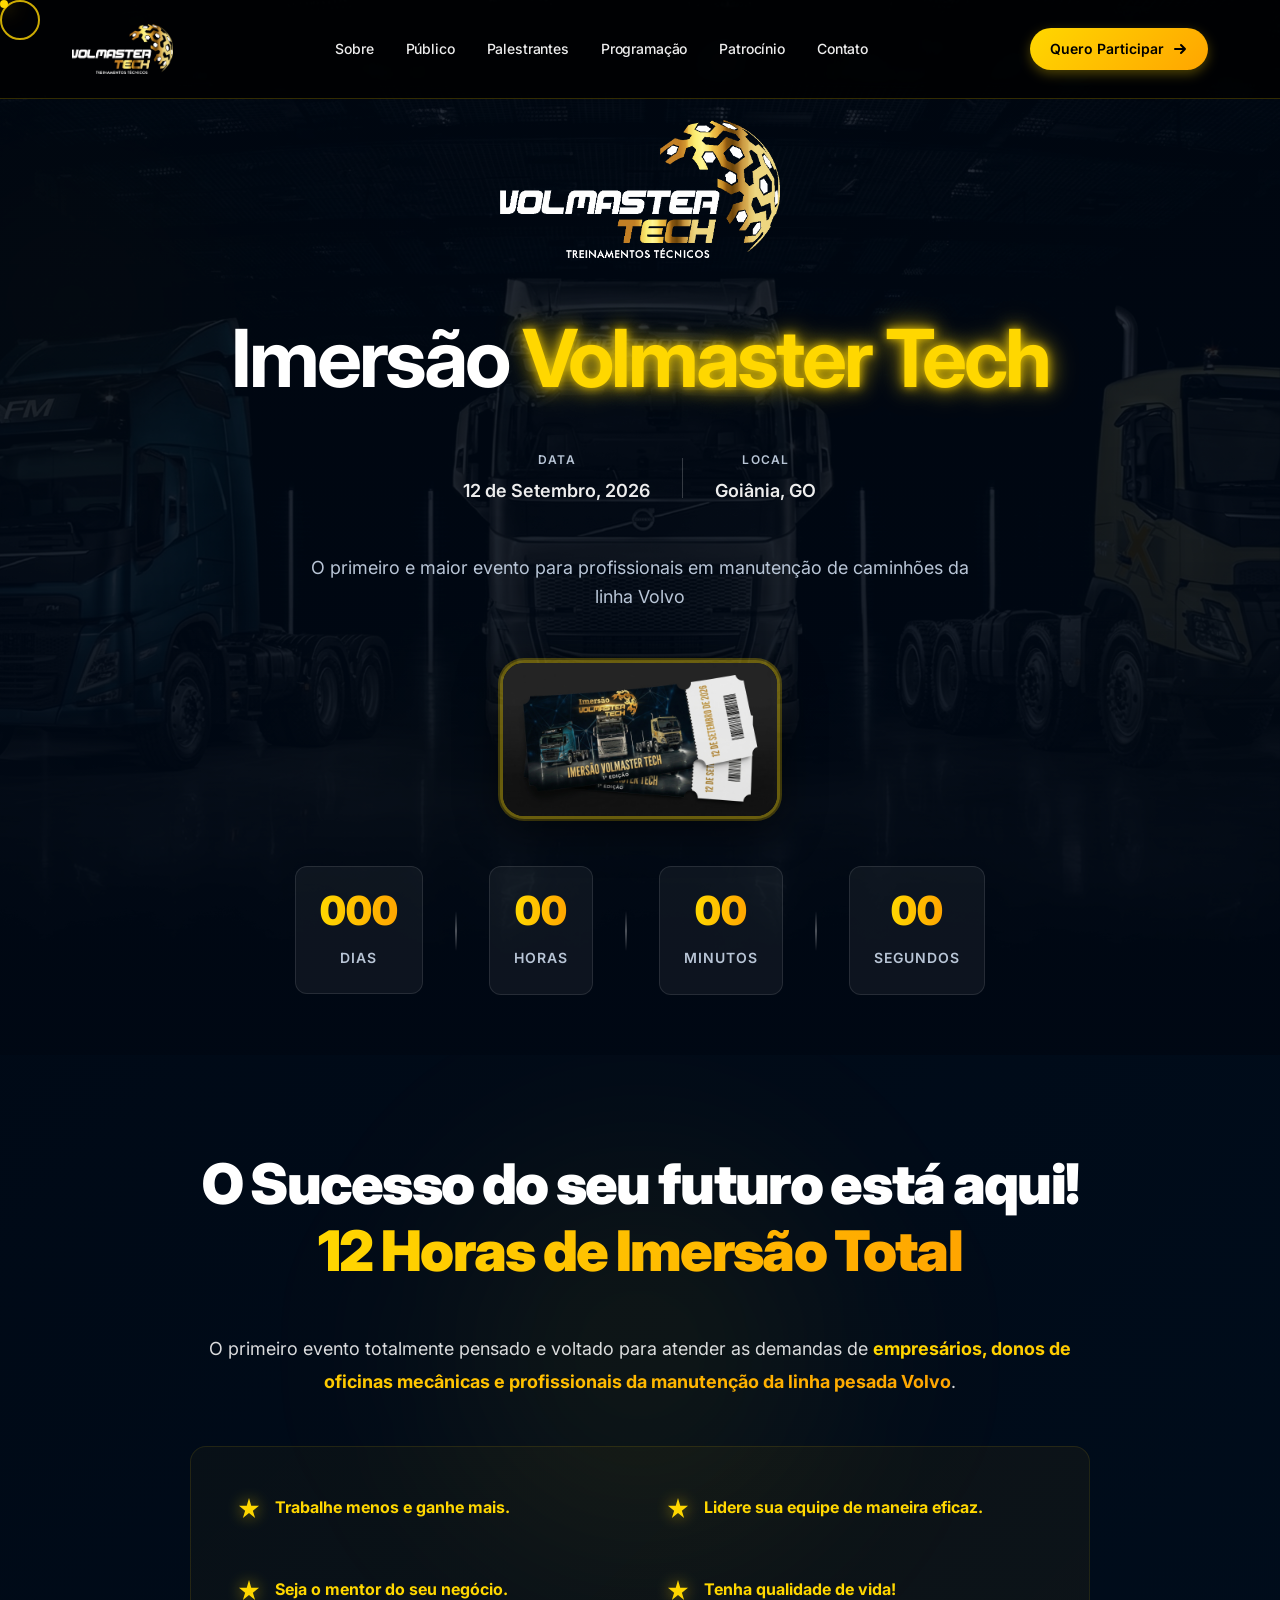
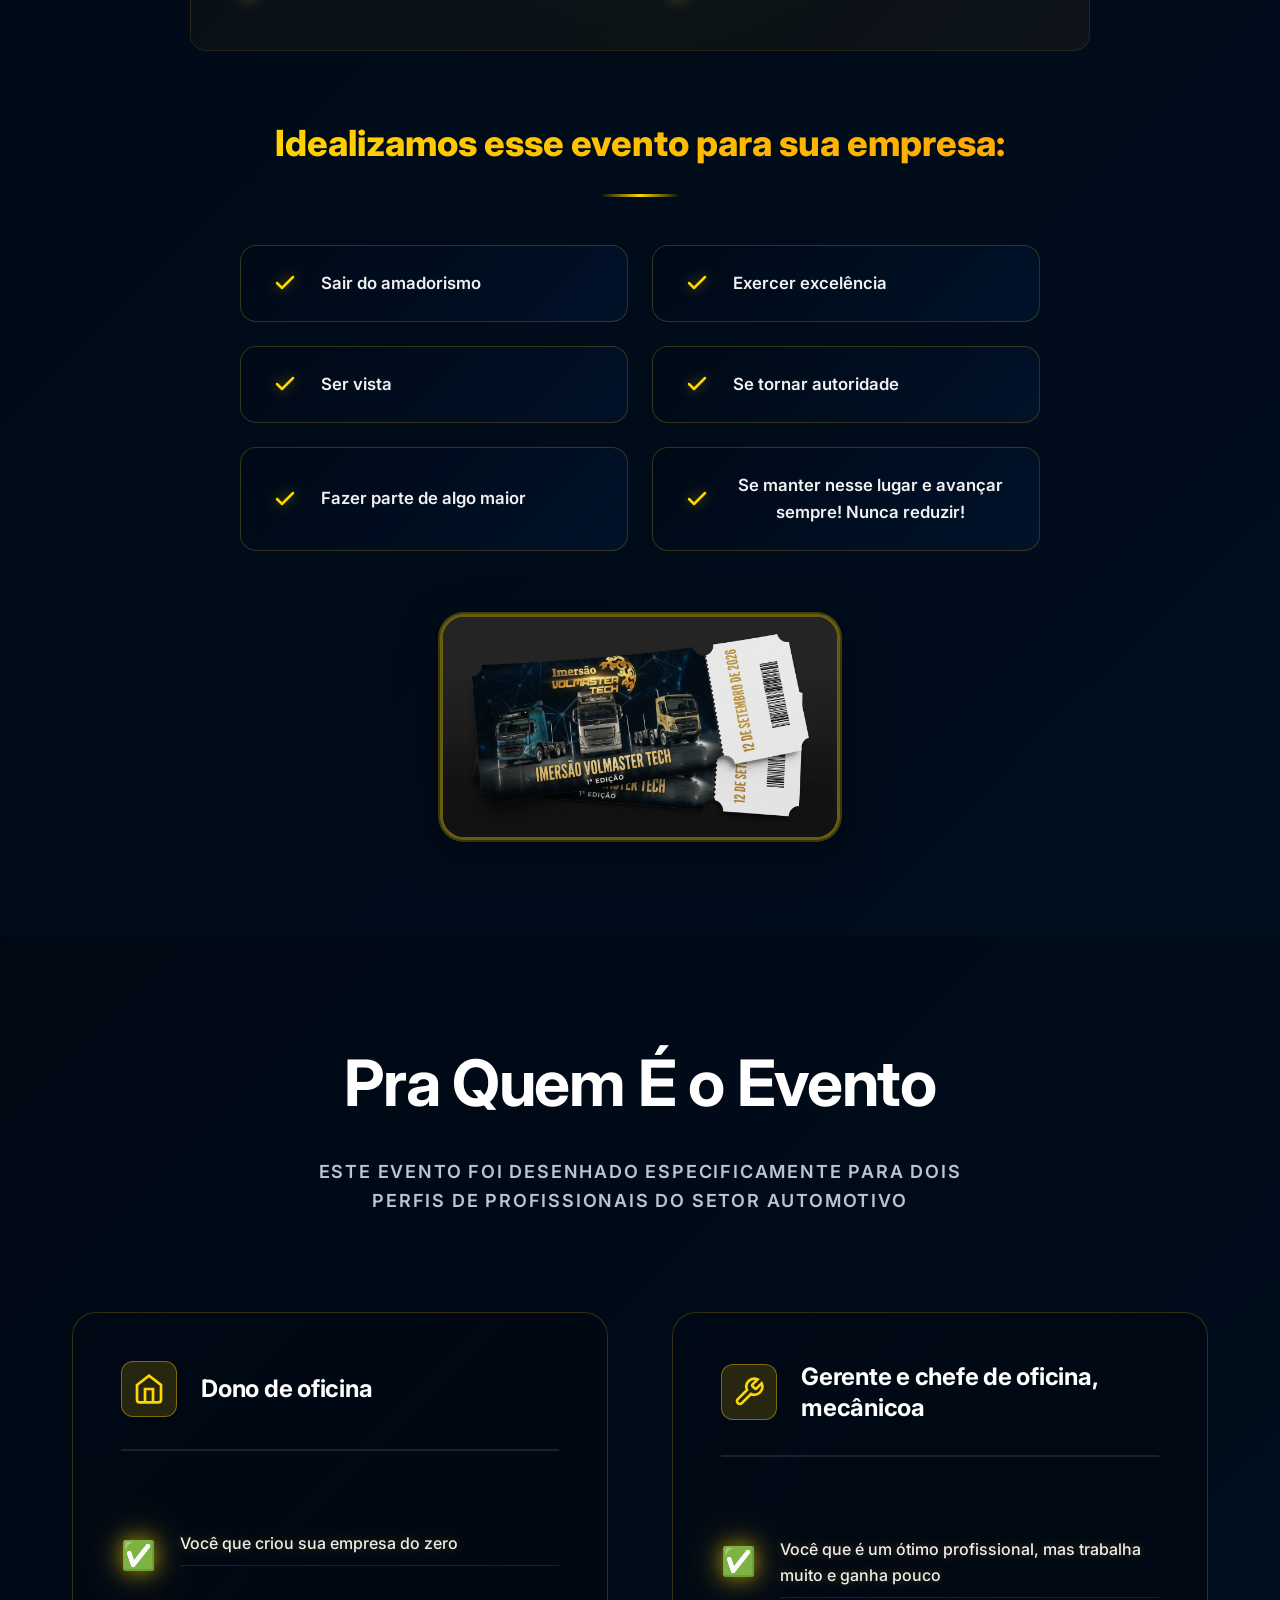
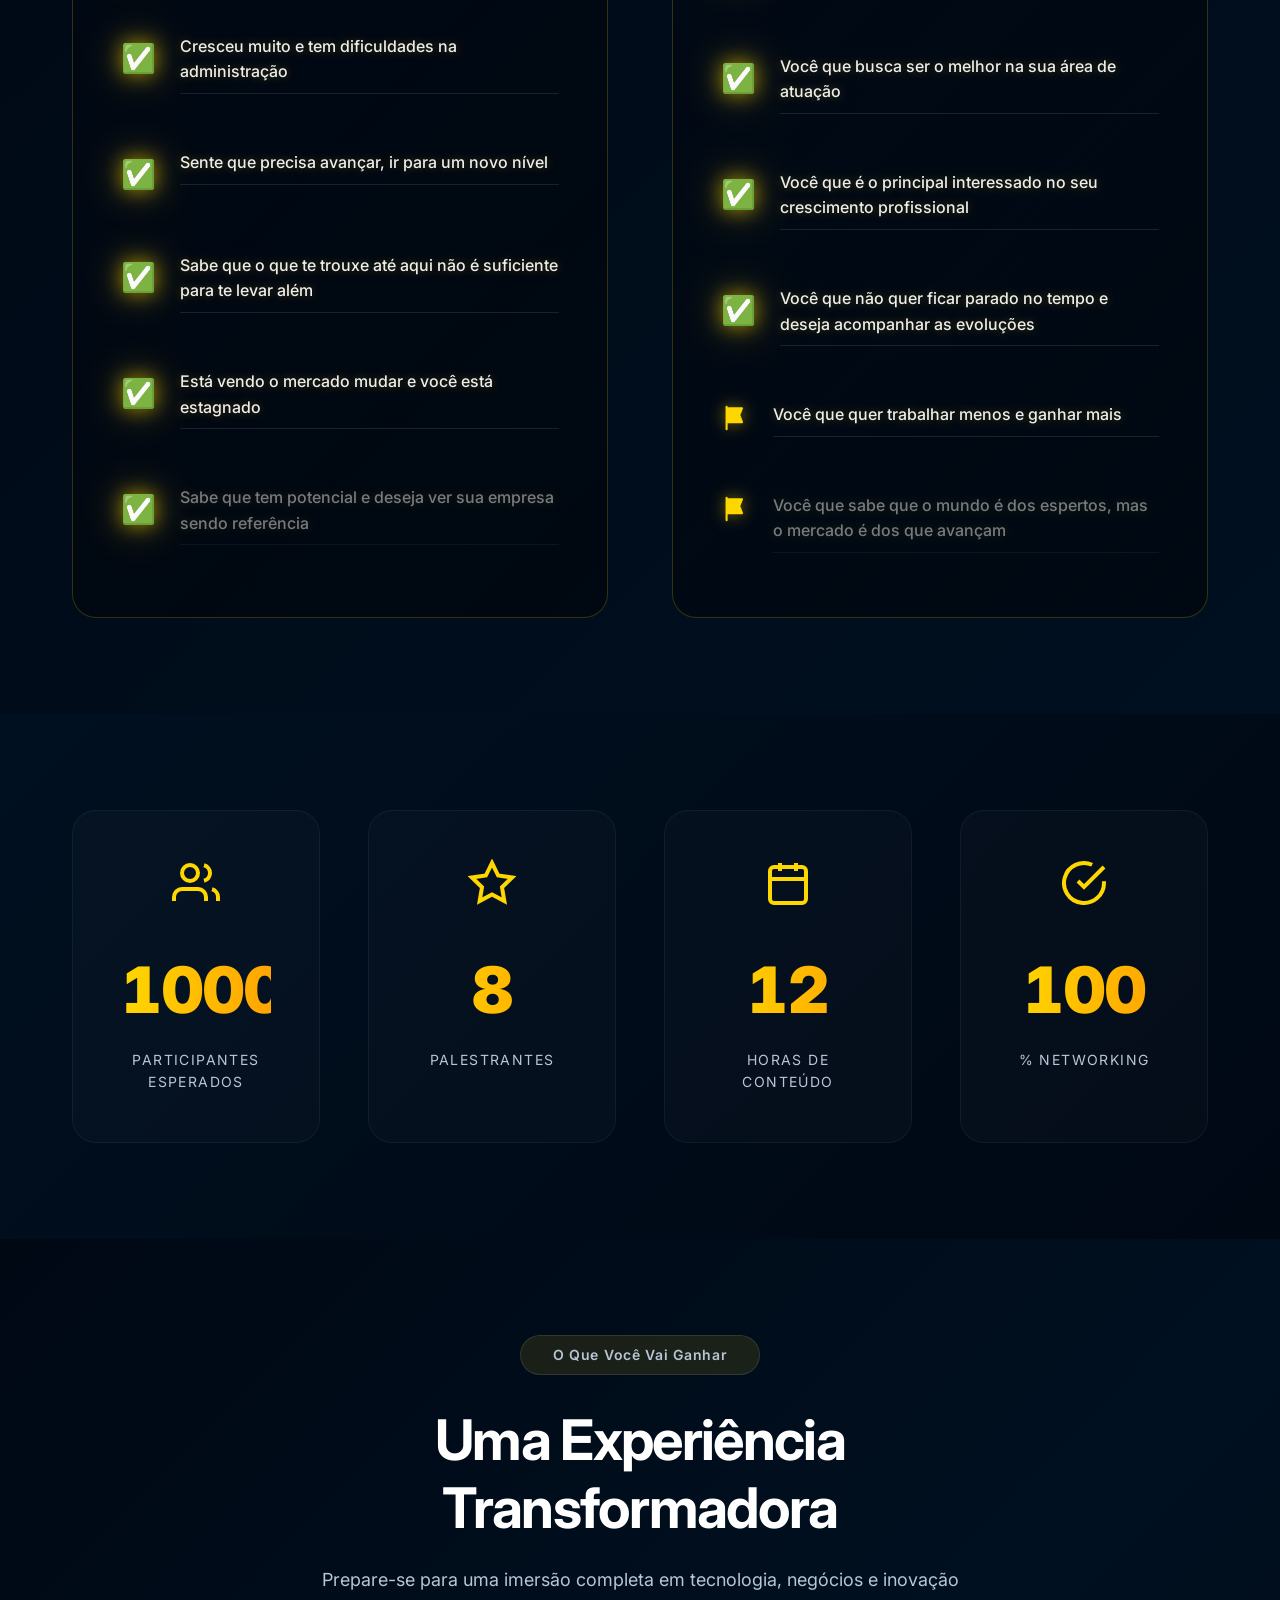
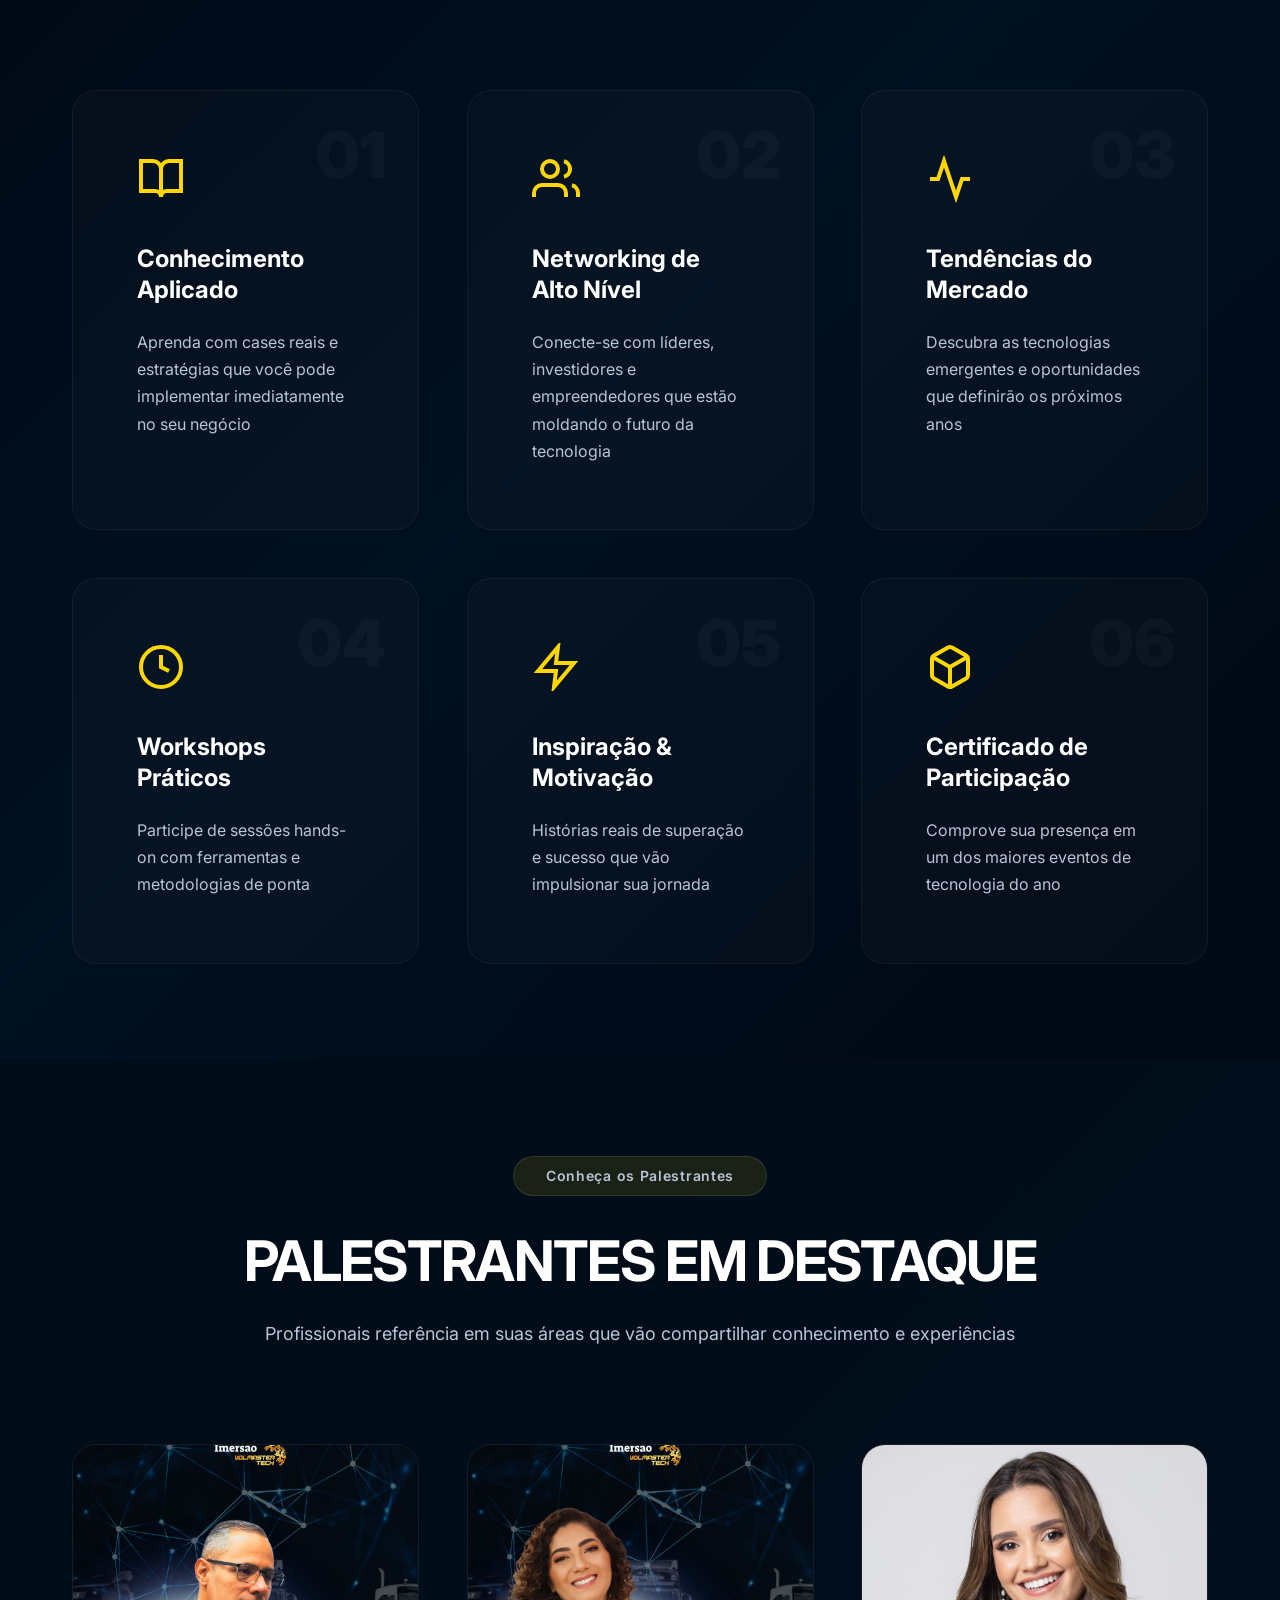
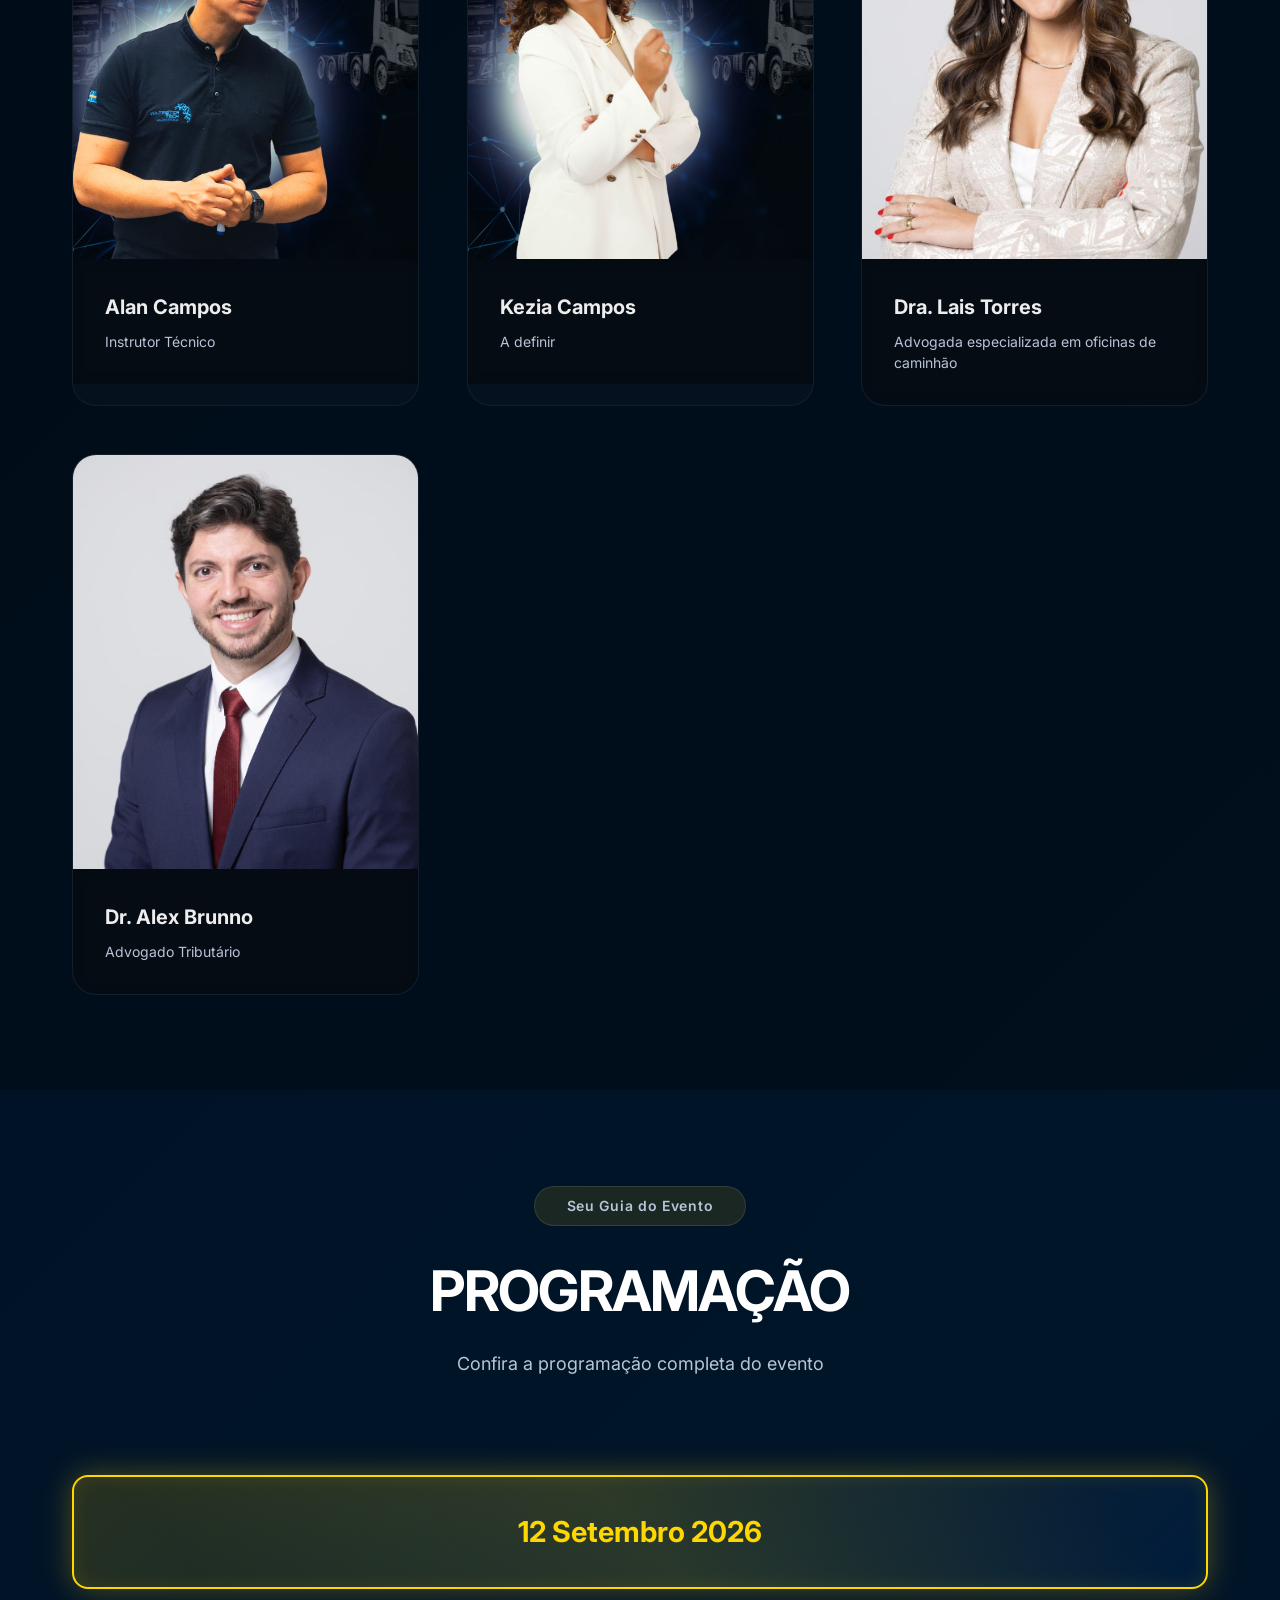
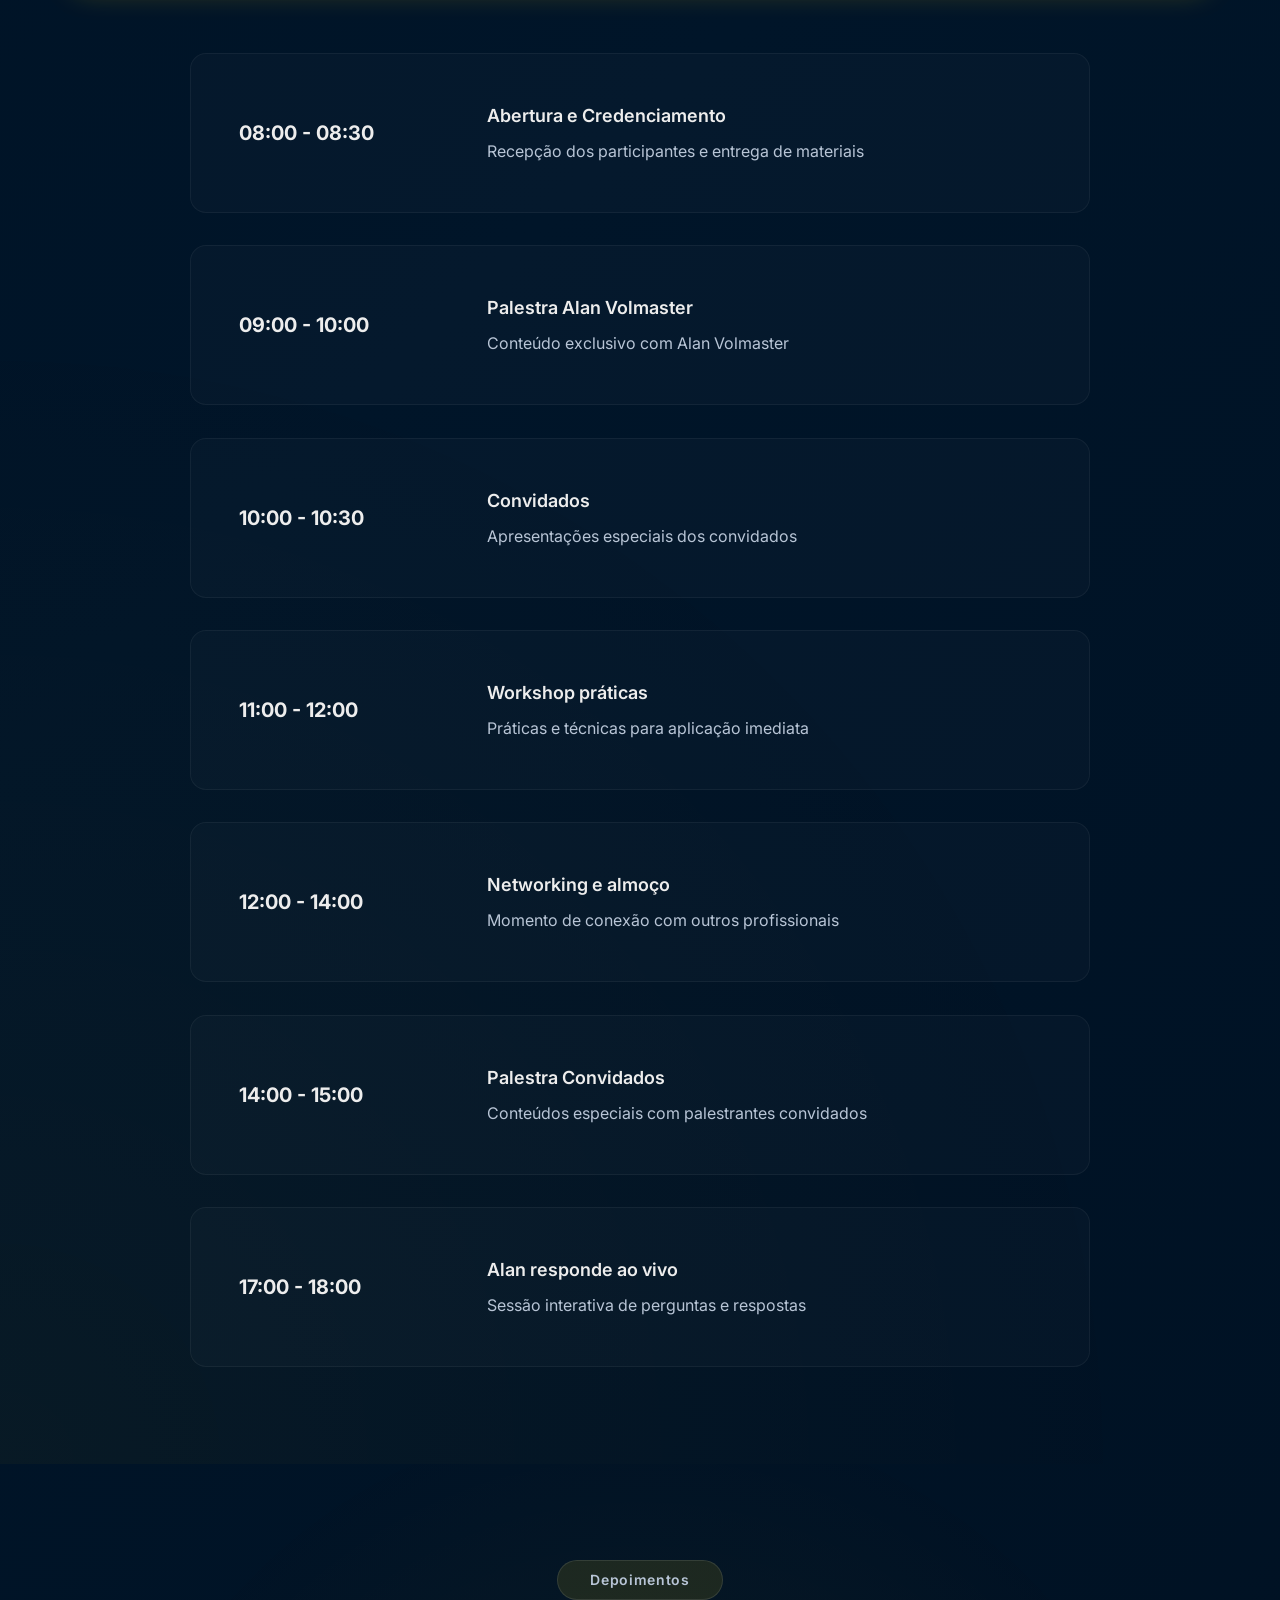
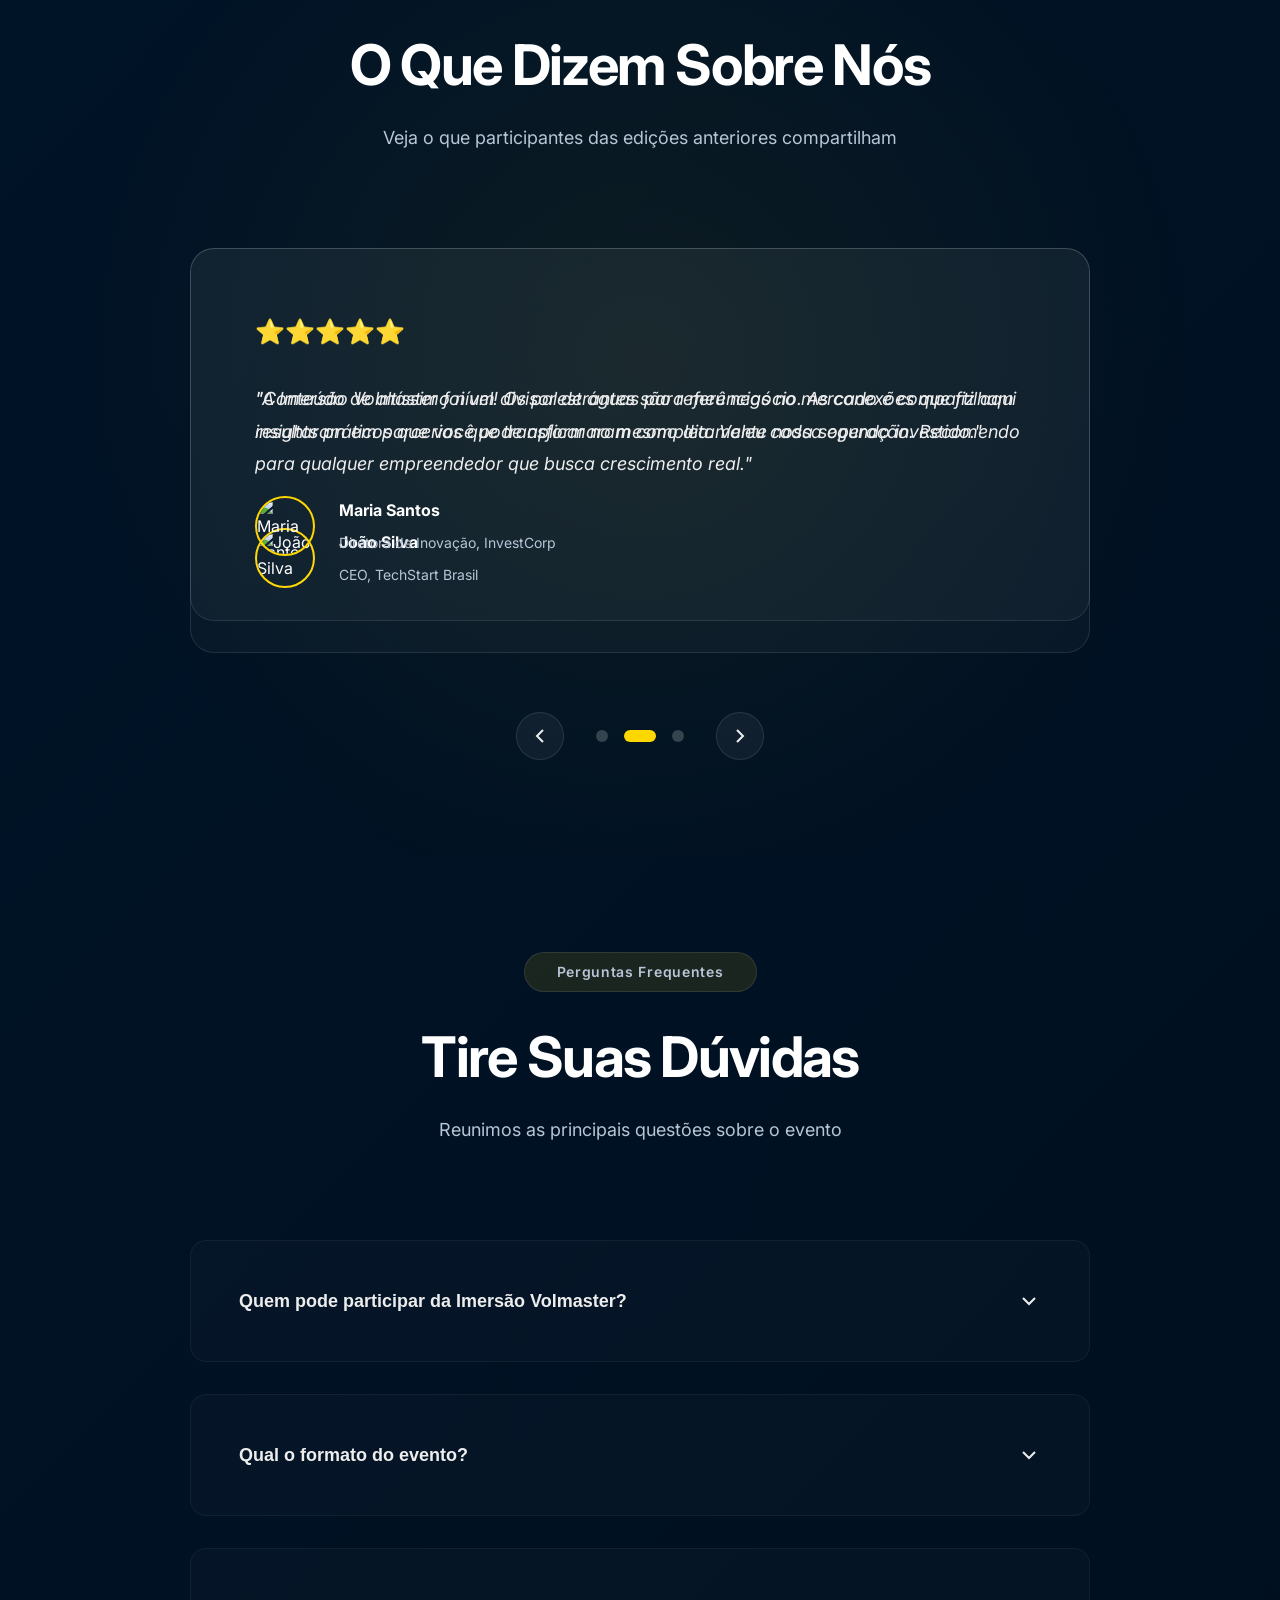
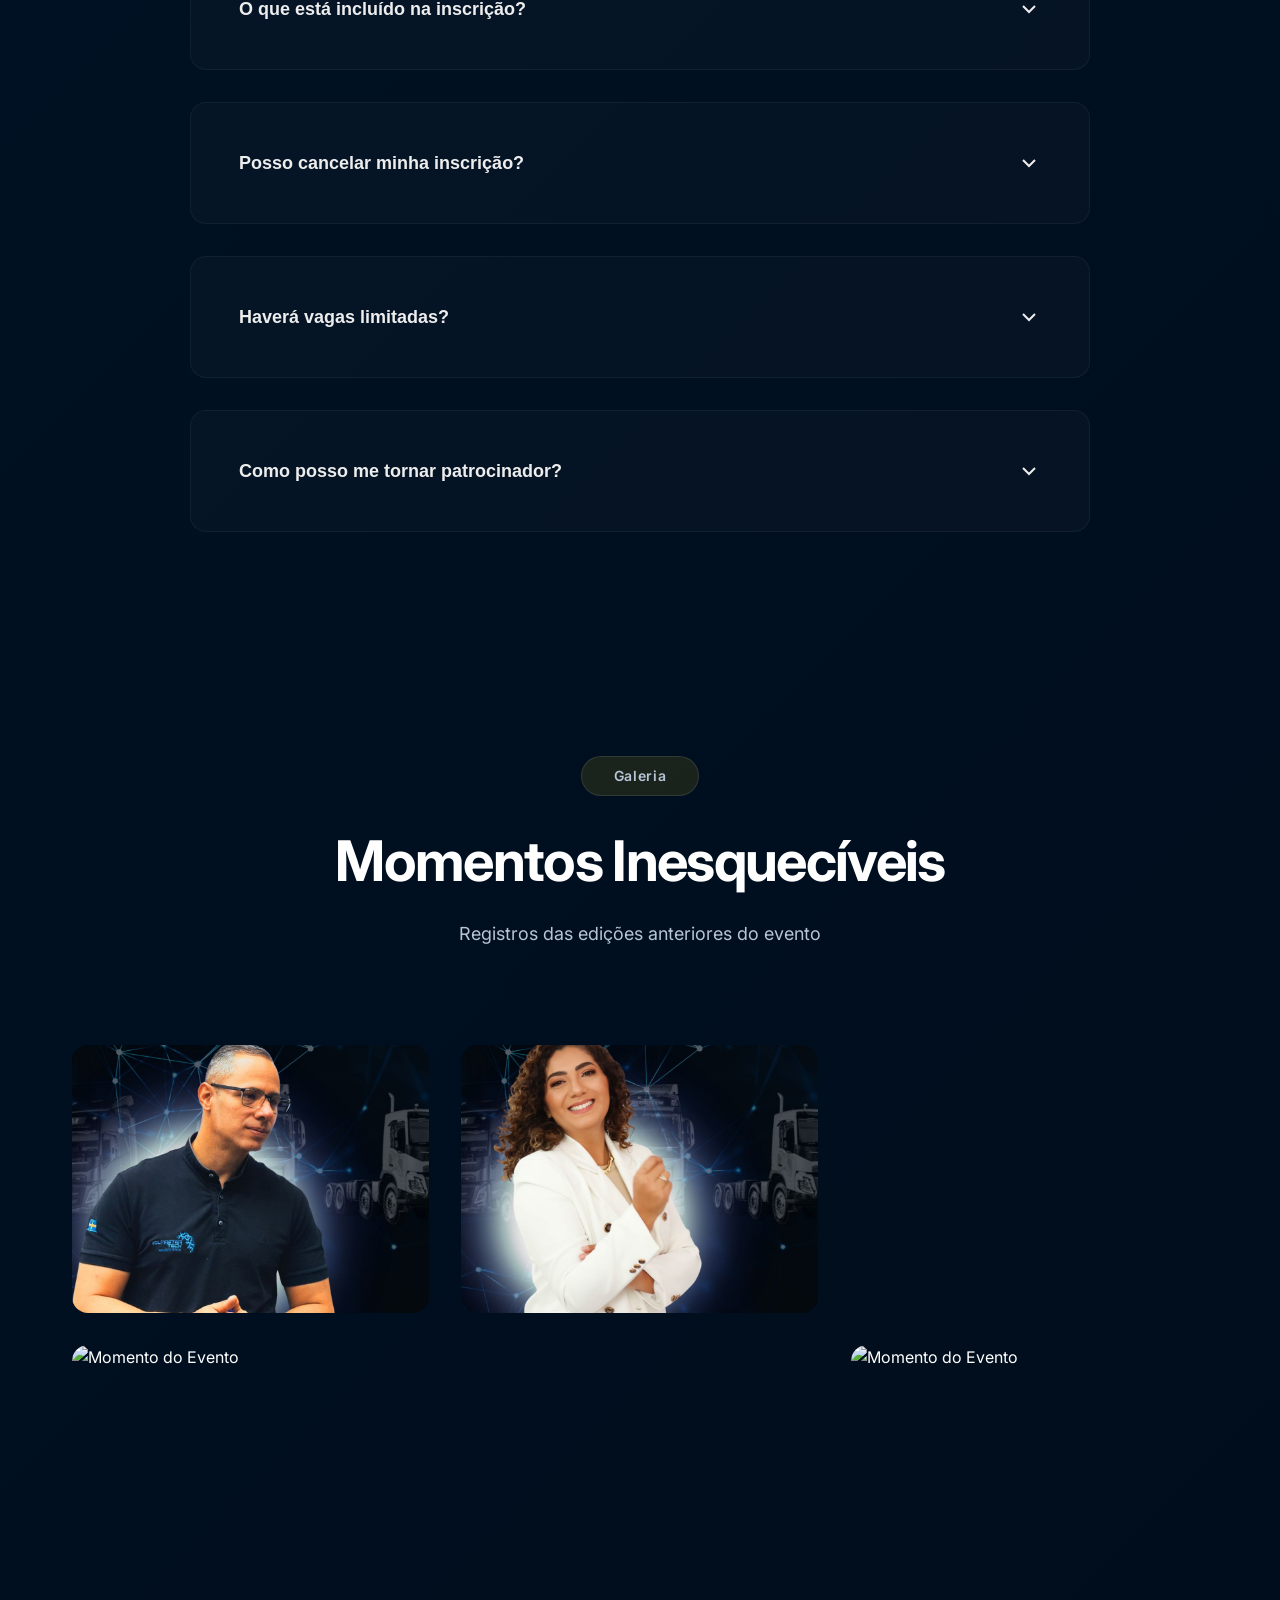
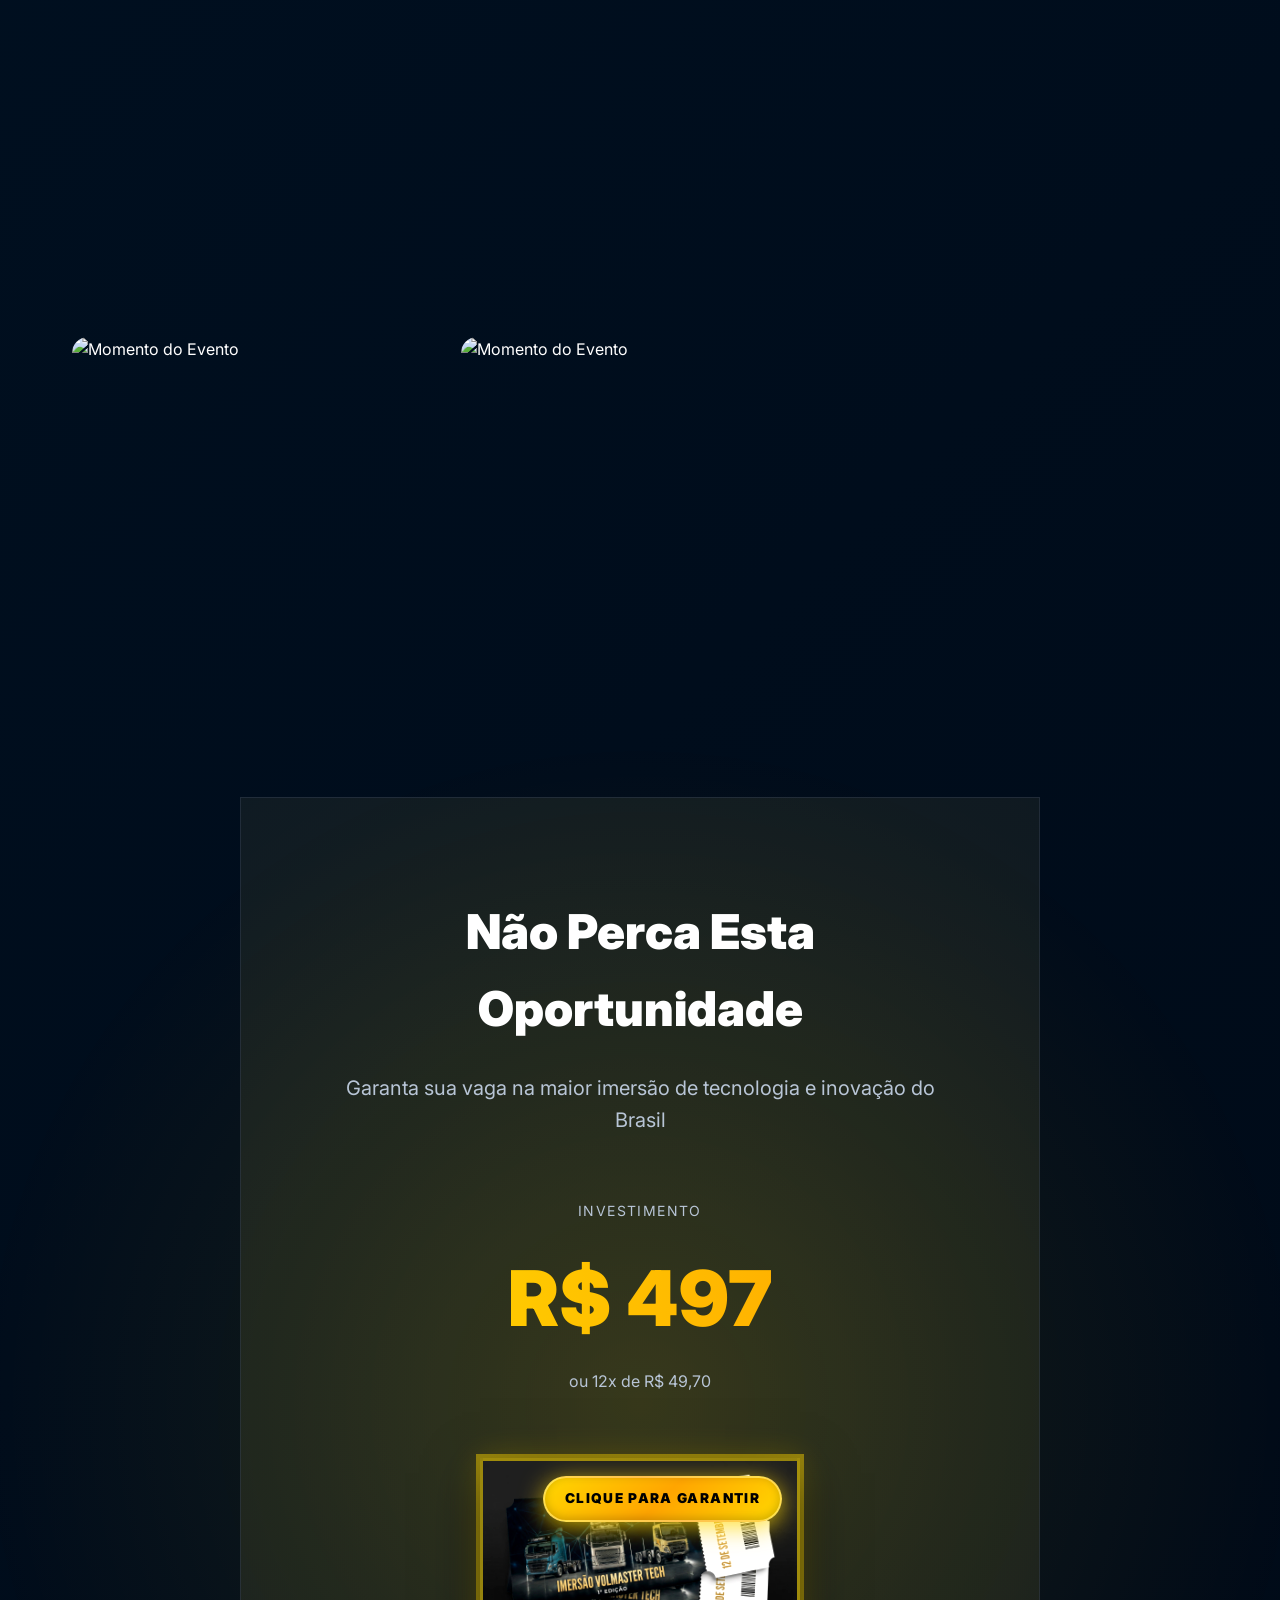
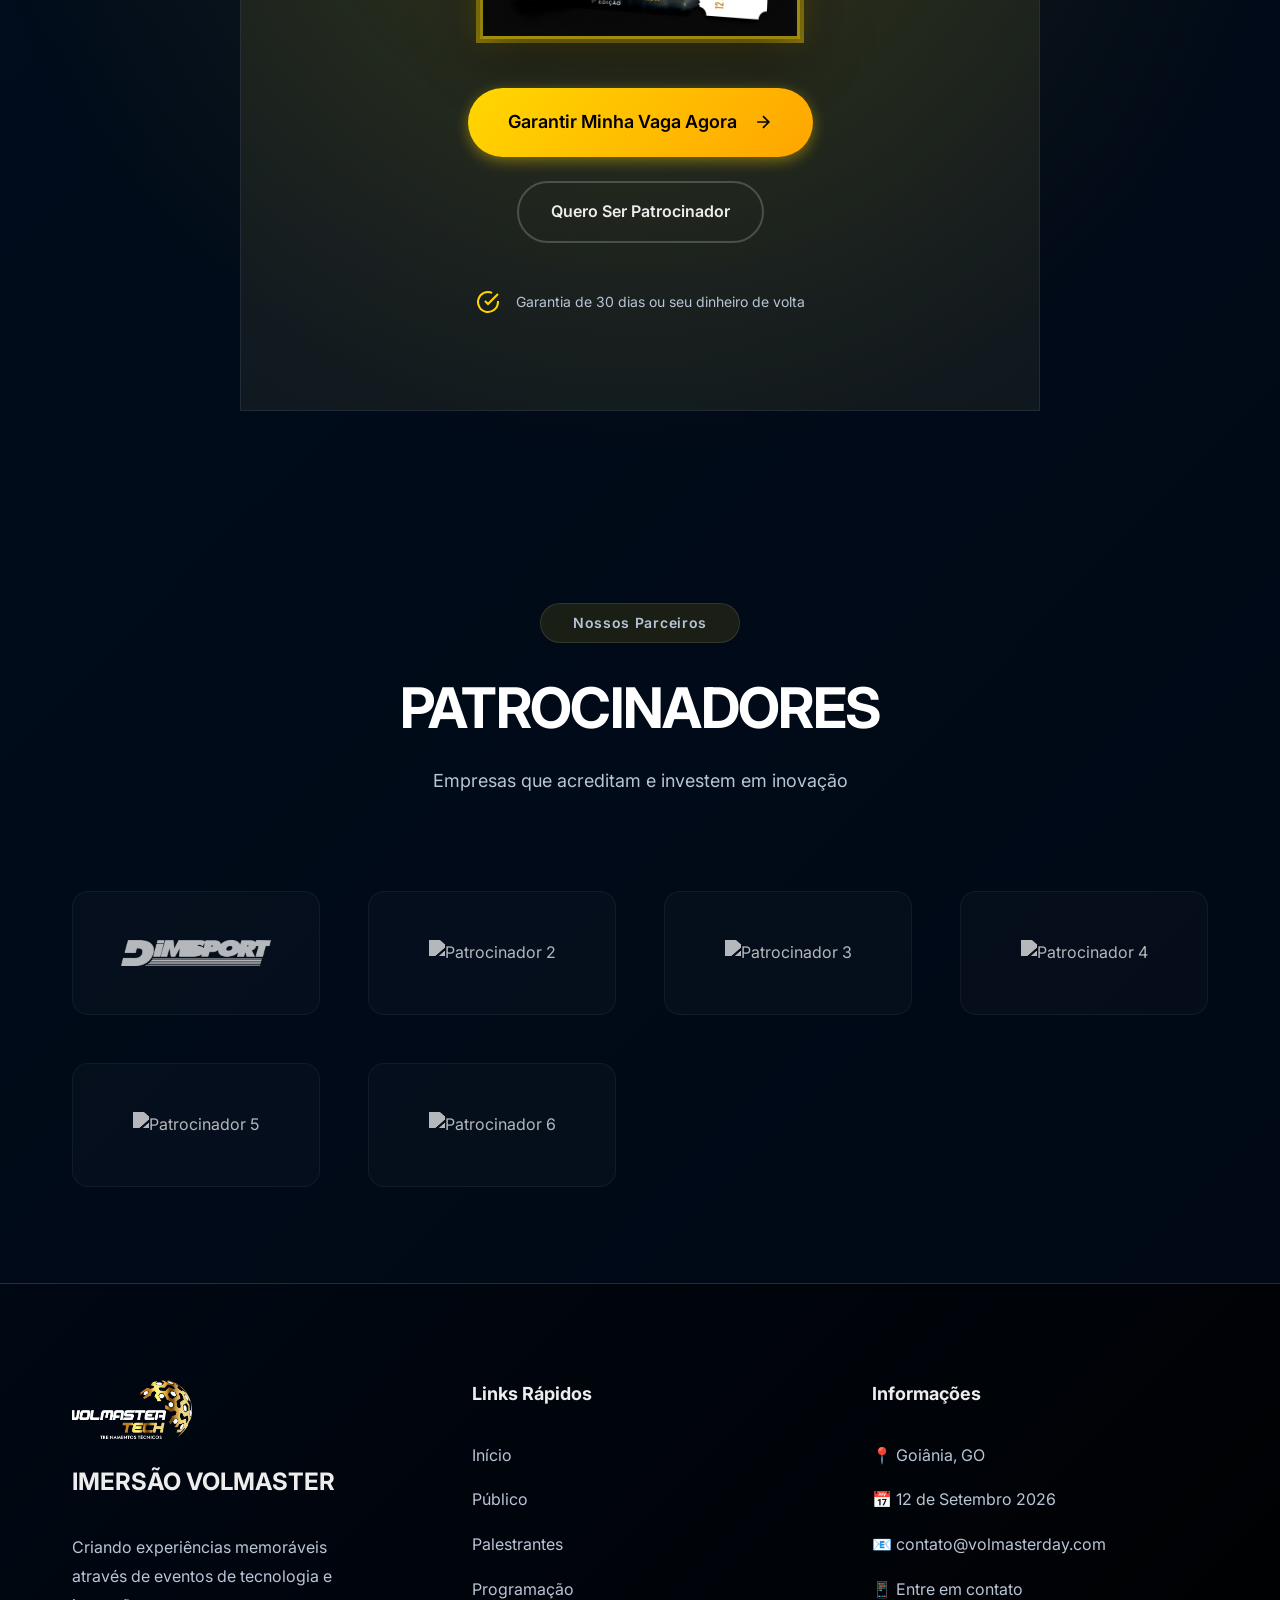
==== commit 41906401: "Add files via upload" ====
--- a/index.html
+++ b/index.html
@@ -9,8 +9,10 @@
     <link rel="preconnect" href="https://fonts.gstatic.com" crossorigin>
     <link href="https://fonts.googleapis.com/css2?family=Inter:wght@400;500;600;700;900&display=swap" rel="stylesheet">
     <link rel="stylesheet" href="css/style-new.css">
+    <link rel="stylesheet" href="css/premium-enhancements.css">
     <script src="https://cdn.jsdelivr.net/particles.js/2.0.0/particles.min.js" defer></script>
     <script src="js/script-new.js" defer></script>
+    <script src="js/premium-effects.js" defer></script>
 </head>
 <body>
     <!-- Preloader -->
@@ -66,12 +68,12 @@
 
     <!-- Hero Section -->
     <section class="hero" id="home">
-        <div class="hero-bg"></div>
+        <div class="hero-bg" data-parallax="0.3"></div>
         <div class="hero-gradient"></div>
         
-        <div class="floating-shape shape-1"></div>
-        <div class="floating-shape shape-2"></div>
-        <div class="floating-shape shape-3"></div>
+        <div class="floating-shape shape-1" data-parallax="0.5"></div>
+        <div class="floating-shape shape-2" data-parallax="0.7"></div>
+        <div class="floating-shape shape-3" data-parallax="0.4"></div>
         
         <div class="container hero-container">
             <div class="hero-content">
@@ -96,8 +98,7 @@
                 </div>
                 
                 <p class="hero-description">
-                    12 horas de imersão total com estratégias práticas, tecnologia de ponta e networking de alto nível para empresários e profissionais do setor automotivo.
-                </p>
+                    O primeiro e maior evento para profissionais em manutenção de caminhões da linha Volvo
                 
                 <!-- Ticket Preview -->
                 <div class="ticket-preview" data-aos="zoom-in" data-aos-delay="200">
@@ -145,32 +146,99 @@
         <div class="container">
             <div class="intro-content" data-aos="fade-up">
                 <h2 class="intro-title">
-                    Transforme a Gestão da Sua Oficina em <span class="gradient-text">12 Horas de Imersão Total</span>
+                    O Sucesso do seu futuro está aqui!<br>
+                    <span class="gradient-text">12 Horas de Imersão Total</span>
                 </h2>
                 <p class="intro-text">
-                    O <strong>Imersão Volmaster Tech</strong> é mais do que um evento: é um divisor de águas para empresários, gestores e profissionais do setor automotivo que querem <strong>sair da estagnação e alcançar um novo patamar</strong>.
+                    O primeiro evento totalmente pensado e voltado para atender as demandas de <strong class="text-highlight">empresários, donos de oficinas mecânicas e profissionais da manutenção da linha pesada Volvo</strong>.
                 </p>
-                <p class="intro-text">
-                    Durante <strong>12 horas intensas</strong>, você vai descobrir as estratégias exatas que transformam oficinas comuns em negócios de referência. Vamos mostrar como usar a tecnologia a seu favor, otimizar processos, aumentar a lucratividade e construir uma operação que funciona de forma previsível e escalável.
-                </p>
-                <p class="intro-text">
-                    Se você sente que trabalha muito e não vê os resultados que merece, se percebe o mercado mudando enquanto você fica para trás, ou se sabe que tem potencial mas não sabe como destravar o próximo nível — <strong>este evento foi feito para você</strong>.
-                </p>
-                
-                <div class="cta-box" data-aos="fade-up" data-aos-delay="100">
-                    <div class="cta-highlight">
-                        <svg width="32" height="32" viewBox="0 0 24 24" fill="none" stroke="currentColor" stroke-width="2">
-                            <path d="M22 11.08V12a10 10 0 1 1-5.93-9.14"></path>
-                            <polyline points="22 4 12 14.01 9 11.01"></polyline>
-                        </svg>
-                        <span>Últimas Vagas Disponíveis</span>
-                    </div>
-                    <a href="ingressos-novo.html" class="btn-primary btn-large">
-                        Quero Meu Ingresso Agora
-                        <svg width="20" height="20" viewBox="0 0 20 20" fill="none">
-                            <path d="M4 10h12M12 6l4 4-4 4" stroke="currentColor" stroke-width="2" stroke-linecap="round" stroke-linejoin="round"/>
-                        </svg>
-                    </a>
+                
+                <div class="intro-benefits">
+                    <p class="benefit-item">
+                        <svg width="20" height="20" viewBox="0 0 20 20" fill="none" xmlns="http://www.w3.org/2000/svg">
+                            <path d="M10 0L12.2451 7.75486H20L13.8775 12.7451L16.1225 20L10 15.0098L3.87746 20L6.12254 12.7451L0 7.75486H7.75486L10 0Z" fill="#FFD700"/>
+                        </svg>
+                        <strong>Trabalhe menos e ganhe mais.</strong>
+                    </p>
+                    <p class="benefit-item">
+                        <svg width="20" height="20" viewBox="0 0 20 20" fill="none" xmlns="http://www.w3.org/2000/svg">
+                            <path d="M10 0L12.2451 7.75486H20L13.8775 12.7451L16.1225 20L10 15.0098L3.87746 20L6.12254 12.7451L0 7.75486H7.75486L10 0Z" fill="#FFD700"/>
+                        </svg>
+                        <strong>Lidere sua equipe de maneira eficaz.</strong>
+                    </p>
+                    <p class="benefit-item">
+                        <svg width="20" height="20" viewBox="0 0 20 20" fill="none" xmlns="http://www.w3.org/2000/svg">
+                            <path d="M10 0L12.2451 7.75486H20L13.8775 12.7451L16.1225 20L10 15.0098L3.87746 20L6.12254 12.7451L0 7.75486H7.75486L10 0Z" fill="#FFD700"/>
+                        </svg>
+                        <strong>Seja o mentor do seu negócio.</strong>
+                    </p>
+                    <p class="benefit-item">
+                        <svg width="20" height="20" viewBox="0 0 20 20" fill="none" xmlns="http://www.w3.org/2000/svg">
+                            <path d="M10 0L12.2451 7.75486H20L13.8775 12.7451L16.1225 20L10 15.0098L3.87746 20L6.12254 12.7451L0 7.75486H7.75486L10 0Z" fill="#FFD700"/>
+                        </svg>
+                        <strong>Tenha qualidade de vida!</strong>
+                    </p>
+                </div>
+
+                <h3 class="intro-subtitle" data-aos="fade-up" data-aos-delay="200">
+                    Idealizamos esse evento para sua empresa:
+                </h3>
+
+                <ul class="intro-goals" data-aos="fade-up" data-aos-delay="300">
+                    <li class="goal-item">
+                        <svg width="24" height="24" viewBox="0 0 24 24" fill="none" stroke="currentColor" stroke-width="2.5" stroke-linecap="round" stroke-linejoin="round">
+                            <polyline points="20 6 9 17 4 12"></polyline>
+                        </svg>
+                        <span>Sair do amadorismo</span>
+                    </li>
+                    <li class="goal-item">
+                        <svg width="24" height="24" viewBox="0 0 24 24" fill="none" stroke="currentColor" stroke-width="2.5" stroke-linecap="round" stroke-linejoin="round">
+                            <polyline points="20 6 9 17 4 12"></polyline>
+                        </svg>
+                        <span>Exercer excelência</span>
+                    </li>
+                    <li class="goal-item">
+                        <svg width="24" height="24" viewBox="0 0 24 24" fill="none" stroke="currentColor" stroke-width="2.5" stroke-linecap="round" stroke-linejoin="round">
+                            <polyline points="20 6 9 17 4 12"></polyline>
+                        </svg>
+                        <span>Ser vista</span>
+                    </li>
+                    <li class="goal-item">
+                        <svg width="24" height="24" viewBox="0 0 24 24" fill="none" stroke="currentColor" stroke-width="2.5" stroke-linecap="round" stroke-linejoin="round">
+                            <polyline points="20 6 9 17 4 12"></polyline>
+                        </svg>
+                        <span>Se tornar autoridade</span>
+                    </li>
+                    <li class="goal-item">
+                        <svg width="24" height="24" viewBox="0 0 24 24" fill="none" stroke="currentColor" stroke-width="2.5" stroke-linecap="round" stroke-linejoin="round">
+                            <polyline points="20 6 9 17 4 12"></polyline>
+                        </svg>
+                        <span>Fazer parte de algo maior</span>
+                    </li>
+                    <li class="goal-item">
+                        <svg width="24" height="24" viewBox="0 0 24 24" fill="none" stroke="currentColor" stroke-width="2.5" stroke-linecap="round" stroke-linejoin="round">
+                            <polyline points="20 6 9 17 4 12"></polyline>
+                        </svg>
+                        <span>Se manter nesse lugar e avançar sempre! Nunca reduzir!</span>
+                    </li>
+                </ul>
+                
+                <div class="intro-cta-section" data-aos="fade-up" data-aos-delay="100">
+                    <div class="ticket-preview-intro">
+                        <a href="ingressos-novo.html" class="ticket-link">
+                            <img src="images/ticket evento.jpg" alt="Ingresso Imersão Volmaster Tech" class="ticket-image">
+                            <div class="ticket-overlay">
+                                <div class="ticket-badge">
+                                    <svg width="24" height="24" viewBox="0 0 24 24" fill="none" stroke="currentColor" stroke-width="2">
+                                        <path d="M22 11.08V12a10 10 0 1 1-5.93-9.14"></path>
+                                        <polyline points="22 4 12 14.01 9 11.01"></polyline>
+                                    </svg>
+                                    <span>Últimas Vagas</span>
+                                </div>
+                                <span class="ticket-cta-text">Clique Para Garantir Seu Ingresso</span>
+                            </div>
+                        </a>
+                    </div>
                 </div>
             </div>
         </div>
@@ -200,33 +268,29 @@
                     </div>
                     
                     <div class="checklist-items">
-                        <div class="checklist-item blue-check">
-                            <div class="checkbox"></div>
-                            <div class="checklist-line">Você que criou sua empresa do zero</div>
-                        </div>
-                        <div class="checklist-item blue-check">
-                            <div class="checkbox"></div>
-                            <div class="checklist-line">Cresceu muito e tem dificuldades na administração</div>
-                        </div>
-                        <div class="checklist-item blue-check">
-                            <div class="checkbox"></div>
-                            <div class="checklist-line">Sente que precisa avançar, ir para um novo nível</div>
-                        </div>
-                        <div class="checklist-item blue-check">
-                            <div class="checkbox"></div>
-                            <div class="checklist-line">Sabe que o que te trouxe até aqui não é suficiente para te levar além</div>
-                        </div>
-                        <div class="checklist-item blue-check">
-                            <div class="checkbox"></div>
-                            <div class="checklist-line">Está vendo o mercado mudar e você está estagnado</div>
-                        </div>
-                        <div class="checklist-item">
-                            <div class="checkbox"></div>
-                            <div class="checklist-line">Sabe que tem potencial e deseja ver sua empresa sendo referência</div>
-                        </div>
-                        <div class="checklist-item">
-                            <div class="checkbox"></div>
-                            <div class="checklist-line"></div>
+                        <div class="checklist-item yellow-flag">
+                            <span class="check-icon">✅</span>
+                            <div class="checklist-line yellow-text">Você que criou sua empresa do zero</div>
+                        </div>
+                        <div class="checklist-item yellow-flag">
+                            <span class="check-icon">✅</span>
+                            <div class="checklist-line yellow-text">Cresceu muito e tem dificuldades na administração</div>
+                        </div>
+                        <div class="checklist-item yellow-flag">
+                            <span class="check-icon">✅</span>
+                            <div class="checklist-line yellow-text">Sente que precisa avançar, ir para um novo nível</div>
+                        </div>
+                        <div class="checklist-item yellow-flag">
+                            <span class="check-icon">✅</span>
+                            <div class="checklist-line yellow-text">Sabe que o que te trouxe até aqui não é suficiente para te levar além</div>
+                        </div>
+                        <div class="checklist-item yellow-flag">
+                            <span class="check-icon">✅</span>
+                            <div class="checklist-line yellow-text">Está vendo o mercado mudar e você está estagnado</div>
+                        </div>
+                        <div class="checklist-item yellow-flag">
+                            <span class="check-icon">✅</span>
+                            <div class="checklist-line yellow-text">Sabe que tem potencial e deseja ver sua empresa sendo referência</div>
                         </div>
                     </div>
                 </div>
@@ -243,33 +307,33 @@
                     </div>
                     
                     <div class="checklist-items">
-                        <div class="checklist-item">
-                            <div class="checkbox"></div>
-                            <div class="checklist-line">Você que é um ótimo profissional, mas trabalha muito e ganha pouco</div>
-                        </div>
-                        <div class="checklist-item">
-                            <div class="checkbox"></div>
-                            <div class="checklist-line">Você que busca ser o melhor na sua área de atuação</div>
-                        </div>
-                        <div class="checklist-item">
-                            <div class="checkbox"></div>
-                            <div class="checklist-line">Você que é o principal interessado no seu crescimento profissional</div>
-                        </div>
-                        <div class="checklist-item">
-                            <div class="checkbox"></div>
-                            <div class="checklist-line">Você que não quer ficar parado no tempo e deseja acompanhar as evoluções</div>
-                        </div>
-                        <div class="checklist-item">
-                            <div class="checkbox"></div>
-                            <div class="checklist-line">Você que quer trabalhar menos e ganhar mais</div>
-                        </div>
-                        <div class="checklist-item">
-                            <div class="checkbox"></div>
-                            <div class="checklist-line">Você que sabe que o mundo é dos espertos, mas o mercado é dos que avançam</div>
-                        </div>
-                        <div class="checklist-item">
-                            <div class="checkbox"></div>
-                            <div class="checklist-line"></div>
+                        <div class="checklist-item yellow-flag">
+                            <span class="check-icon">✅</span>
+                            <div class="checklist-line yellow-text">Você que é um ótimo profissional, mas trabalha muito e ganha pouco</div>
+                        </div>
+                        <div class="checklist-item yellow-flag">
+                            <span class="check-icon">✅</span>
+                            <div class="checklist-line yellow-text">Você que busca ser o melhor na sua área de atuação</div>
+                        </div>
+                        <div class="checklist-item yellow-flag">
+                            <span class="check-icon">✅</span>
+                            <div class="checklist-line yellow-text">Você que é o principal interessado no seu crescimento profissional</div>
+                        </div>
+                        <div class="checklist-item yellow-flag">
+                            <span class="check-icon">✅</span>
+                            <div class="checklist-line yellow-text">Você que não quer ficar parado no tempo e deseja acompanhar as evoluções</div>
+                        </div>
+                        <div class="checklist-item yellow-flag">
+                            <svg class="flag-icon" width="20" height="20" viewBox="0 0 20 20" fill="currentColor">
+                                <path d="M4 2v16M4 3h11l-2 5 2 5H4"/>
+                            </svg>
+                            <div class="checklist-line yellow-text">Você que quer trabalhar menos e ganhar mais</div>
+                        </div>
+                        <div class="checklist-item yellow-flag">
+                            <svg class="flag-icon" width="20" height="20" viewBox="0 0 20 20" fill="currentColor">
+                                <path d="M4 2v16M4 3h11l-2 5 2 5H4"/>
+                            </svg>
+                            <div class="checklist-line yellow-text">Você que sabe que o mundo é dos espertos, mas o mercado é dos que avançam</div>
                         </div>
                     </div>
                 </div>
@@ -290,7 +354,7 @@
                             <path d="M16 3.13a4 4 0 0 1 0 7.75"></path>
                         </svg>
                     </div>
-                    <div class="stat-number" data-target="500">0</div>
+                    <div class="stat-number" data-target="1000" data-count="1000">0</div>
                     <div class="stat-label">Participantes Esperados</div>
                 </div>
                 
@@ -300,8 +364,8 @@
                             <polygon points="12 2 15.09 8.26 22 9.27 17 14.14 18.18 21.02 12 17.77 5.82 21.02 7 14.14 2 9.27 8.91 8.26 12 2"></polygon>
                         </svg>
                     </div>
-                    <div class="stat-number" data-target="20">0</div>
-                    <div class="stat-label">Palestrantes Expert</div>
+                    <div class="stat-number" data-target="8" data-count="8">0</div>
+                    <div class="stat-label">Palestrantes</div>
                 </div>
                 
                 <div class="stat-item" data-aos="fade-up" data-aos-delay="200">
@@ -313,7 +377,7 @@
                             <line x1="3" y1="10" x2="21" y2="10"></line>
                         </svg>
                     </div>
-                    <div class="stat-number" data-target="12">0</div>
+                    <div class="stat-number" data-target="12" data-count="12">0</div>
                     <div class="stat-label">Horas de Conteúdo</div>
                 </div>
                 
@@ -324,7 +388,7 @@
                             <polyline points="22 4 12 14.01 9 11.01"></polyline>
                         </svg>
                     </div>
-                    <div class="stat-number" data-target="100">0</div>
+                    <div class="stat-number" data-target="100" data-count="100">0</div>
                     <div class="stat-label">% Networking</div>
                 </div>
             </div>
@@ -343,7 +407,7 @@
             </div>
 
             <div class="benefits-grid">
-                <div class="benefit-card" data-aos="fade-up" data-aos-delay="0">
+                <div class="benefit-card fade-in-bounce" data-aos="fade-up" data-aos-delay="0">
                     <div class="benefit-number">01</div>
                     <div class="benefit-icon">
                         <svg width="48" height="48" viewBox="0 0 24 24" fill="none" stroke="currentColor" stroke-width="2">
@@ -357,7 +421,7 @@
                     </p>
                 </div>
 
-                <div class="benefit-card" data-aos="fade-up" data-aos-delay="100">
+                <div class="benefit-card fade-in-bounce" data-aos="fade-up" data-aos-delay="100">
                     <div class="benefit-number">02</div>
                     <div class="benefit-icon">
                         <svg width="48" height="48" viewBox="0 0 24 24" fill="none" stroke="currentColor" stroke-width="2">
@@ -373,7 +437,7 @@
                     </p>
                 </div>
 
-                <div class="benefit-card" data-aos="fade-up" data-aos-delay="200">
+                <div class="benefit-card fade-in-bounce" data-aos="fade-up" data-aos-delay="200">
                     <div class="benefit-number">03</div>
                     <div class="benefit-icon">
                         <svg width="48" height="48" viewBox="0 0 24 24" fill="none" stroke="currentColor" stroke-width="2">
@@ -386,7 +450,7 @@
                     </p>
                 </div>
 
-                <div class="benefit-card" data-aos="fade-up" data-aos-delay="300">
+                <div class="benefit-card fade-in-bounce" data-aos="fade-up" data-aos-delay="300">
                     <div class="benefit-number">04</div>
                     <div class="benefit-icon">
                         <svg width="48" height="48" viewBox="0 0 24 24" fill="none" stroke="currentColor" stroke-width="2">
@@ -400,7 +464,7 @@
                     </p>
                 </div>
 
-                <div class="benefit-card" data-aos="fade-up" data-aos-delay="400">
+                <div class="benefit-card fade-in-bounce" data-aos="fade-up" data-aos-delay="400">
                     <div class="benefit-number">05</div>
                     <div class="benefit-icon">
                         <svg width="48" height="48" viewBox="0 0 24 24" fill="none" stroke="currentColor" stroke-width="2">
@@ -413,7 +477,7 @@
                     </p>
                 </div>
 
-                <div class="benefit-card" data-aos="fade-up" data-aos-delay="500">
+                <div class="benefit-card fade-in-bounce" data-aos="fade-up" data-aos-delay="500">
                     <div class="benefit-number">06</div>
                     <div class="benefit-icon">
                         <svg width="48" height="48" viewBox="0 0 24 24" fill="none" stroke="currentColor" stroke-width="2">
@@ -442,7 +506,7 @@
                 </p>
             </div>
             <div class="speakers-grid">
-                <div class="speaker-card" data-aos="fade-up" data-aos-delay="0">
+                <div class="speaker-card fade-in-bounce" data-aos="fade-up" data-aos-delay="0">
                     <div class="speaker-image">
                         <img src="images/evento 1.jpeg" alt="Alan Campos" loading="lazy">
                         <div class="speaker-overlay"></div>
@@ -452,7 +516,7 @@
                         <p class="speaker-role">Instrutor Técnico</p>
                     </div>
                 </div>
-                <div class="speaker-card" data-aos="fade-up" data-aos-delay="100">
+                <div class="speaker-card fade-in-bounce" data-aos="fade-up" data-aos-delay="100">
                     <div class="speaker-image">
                         <img src="images/evento 3 Kezia.jpg" alt="Kezia Campos" loading="lazy">
                         <div class="speaker-overlay"></div>
@@ -462,7 +526,7 @@
                         <p class="speaker-role">A definir</p>
                     </div>
                 </div>
-                <div class="speaker-card" data-aos="fade-up" data-aos-delay="200">
+                <div class="speaker-card fade-in-bounce" data-aos="fade-up" data-aos-delay="200">
                     <div class="speaker-image">
                         <img src="images/palestrante lais.jpeg" alt="Dr. Lais Torres" loading="lazy">
                         <div class="speaker-overlay"></div>
@@ -472,7 +536,7 @@
                         <p class="speaker-role">Advogada especializada em oficinas de caminhão</p>
                     </div>
                 </div>
-                <div class="speaker-card" data-aos="fade-up" data-aos-delay="300">
+                <div class="speaker-card fade-in-bounce" data-aos="fade-up" data-aos-delay="300">
                     <div class="speaker-image">
                         <img src="images/palestrante bruno.jpeg" alt="Dr. Alex Brunno" loading="lazy">
                         <div class="speaker-overlay"></div>
@@ -499,45 +563,52 @@
             <div class="schedule-date" data-aos="fade-up">12 Setembro 2026</div>
             <div class="schedule-content" id="scheduleContent">
                 <div class="schedule-item" data-aos="fade-up" data-aos-delay="0">
-                    <div class="schedule-time">09:00 - 10:00</div>
+                    <div class="schedule-time">08:00 - 08:30</div>
                     <div class="schedule-details">
                         <h4>Abertura e Credenciamento</h4>
                         <p>Recepção dos participantes e entrega de materiais</p>
                     </div>
                 </div>
                 <div class="schedule-item" data-aos="fade-up" data-aos-delay="100">
-                    <div class="schedule-time">10:00 - 11:30</div>
+                    <div class="schedule-time">09:00 - 10:00</div>
                     <div class="schedule-details">
-                        <h4>Palestra Principal</h4>
-                        <p>Conteúdo a ser definido</p>
+                        <h4>Palestra Alan Volmaster</h4>
+                        <p>Conteúdo exclusivo com Alan Volmaster</p>
                     </div>
                 </div>
                 <div class="schedule-item" data-aos="fade-up" data-aos-delay="200">
-                    <div class="schedule-time">11:30 - 13:00</div>
+                    <div class="schedule-time">10:00 - 10:30</div>
                     <div class="schedule-details">
-                        <h4>Workshop Técnico</h4>
-                        <p>Conteúdo a ser definido</p>
+                        <h4>Convidados</h4>
+                        <p>Apresentações especiais dos convidados</p>
                     </div>
                 </div>
                 <div class="schedule-item" data-aos="fade-up" data-aos-delay="300">
-                    <div class="schedule-time">13:00 - 14:00</div>
+                    <div class="schedule-time">11:00 - 12:00</div>
                     <div class="schedule-details">
-                        <h4>Intervalo e Networking</h4>
-                        <p>Momento para networking e alimentação</p>
+                        <h4>Workshop práticas</h4>
+                        <p>Práticas e técnicas para aplicação imediata</p>
                     </div>
                 </div>
                 <div class="schedule-item" data-aos="fade-up" data-aos-delay="400">
-                    <div class="schedule-time">14:00 - 16:00</div>
+                    <div class="schedule-time">12:00 - 14:00</div>
                     <div class="schedule-details">
-                        <h4>Painéis de Discussão</h4>
-                        <p>Debates com especialistas da área</p>
+                        <h4>Networking e almoço</h4>
+                        <p>Momento de conexão com outros profissionais</p>
                     </div>
                 </div>
                 <div class="schedule-item" data-aos="fade-up" data-aos-delay="500">
-                    <div class="schedule-time">16:00 - 18:00</div>
+                    <div class="schedule-time">14:00 - 15:00</div>
                     <div class="schedule-details">
-                        <h4>Encerramento e Sorteios</h4>
-                        <p>Considerações finais e premiações</p>
+                        <h4>Palestra Convidados</h4>
+                        <p>Conteúdos especiais com palestrantes convidados</p>
+                    </div>
+                </div>
+                <div class="schedule-item" data-aos="fade-up" data-aos-delay="600">
+                    <div class="schedule-time">17:00 - 18:00</div>
+                    <div class="schedule-details">
+                        <h4>Alan responde ao vivo</h4>
+                        <p>Sessão interativa de perguntas e respostas</p>
                     </div>
                 </div>
             </div>
@@ -732,7 +803,7 @@
             </div>
 
             <div class="gallery-grid">
-                <div class="gallery-item" data-aos="zoom-in" data-aos-delay="0">
+                <div class="gallery-item fade-in-bounce" data-aos="zoom-in" data-aos-delay="0">
                     <img src="images/evento 1.jpeg" alt="Momento do Evento" loading="lazy">
                     <div class="gallery-overlay">
                         <div class="gallery-icon">
@@ -746,7 +817,7 @@
                     </div>
                 </div>
 
-                <div class="gallery-item" data-aos="zoom-in" data-aos-delay="100">
+                <div class="gallery-item fade-in-bounce" data-aos="zoom-in" data-aos-delay="100">
                     <img src="images/evento 3 Kezia.jpg" alt="Momento do Evento" loading="lazy">
                     <div class="gallery-overlay">
                         <div class="gallery-icon">
@@ -760,7 +831,7 @@
                     </div>
                 </div>
 
-                <div class="gallery-item gallery-wide" data-aos="zoom-in" data-aos-delay="200">
+                <div class="gallery-item gallery-wide fade-in-bounce" data-aos="zoom-in" data-aos-delay="200">
                     <img src="https://images.unsplash.com/photo-1540575467063-178a50c2df87?w=800" alt="Momento do Evento" loading="lazy">
                     <div class="gallery-overlay">
                         <div class="gallery-icon">
@@ -774,7 +845,7 @@
                     </div>
                 </div>
 
-                <div class="gallery-item" data-aos="zoom-in" data-aos-delay="300">
+                <div class="gallery-item fade-in-bounce" data-aos="zoom-in" data-aos-delay="300">
                     <img src="https://images.unsplash.com/photo-1511578314322-379afb476865?w=600" alt="Momento do Evento" loading="lazy">
                     <div class="gallery-overlay">
                         <div class="gallery-icon">
@@ -788,7 +859,7 @@
                     </div>
                 </div>
 
-                <div class="gallery-item" data-aos="zoom-in" data-aos-delay="400">
+                <div class="gallery-item fade-in-bounce" data-aos="zoom-in" data-aos-delay="400">
                     <img src="https://images.unsplash.com/photo-1505373877841-8d25f7d46678?w=600" alt="Momento do Evento" loading="lazy">
                     <div class="gallery-overlay">
                         <div class="gallery-icon">
@@ -802,7 +873,7 @@
                     </div>
                 </div>
 
-                <div class="gallery-item" data-aos="zoom-in" data-aos-delay="500">
+                <div class="gallery-item fade-in-bounce" data-aos="zoom-in" data-aos-delay="500">
                     <img src="https://images.unsplash.com/photo-1591115765373-5207764f72e7?w=600" alt="Momento do Evento" loading="lazy">
                     <div class="gallery-overlay">
                         <div class="gallery-icon">
--- a/css/style-new.css
+++ b/css/style-new.css
@@ -844,6 +844,174 @@
     font-weight: 700;
 }
 
+.text-highlight {
+    color: var(--color-yellow);
+    font-weight: 700;
+    background: linear-gradient(90deg, #FFD700 0%, #FFA500 100%);
+    -webkit-background-clip: text;
+    -webkit-text-fill-color: transparent;
+    background-clip: text;
+}
+
+/* Intro Benefits */
+.intro-benefits {
+    display: grid;
+    grid-template-columns: repeat(2, 1fr);
+    gap: var(--space-md);
+    margin: var(--space-xl) 0;
+    padding: var(--space-lg);
+    background: linear-gradient(135deg, rgba(255, 215, 0, 0.03) 0%, rgba(255, 165, 0, 0.05) 100%);
+    border-radius: var(--radius-lg);
+    border: 1px solid rgba(255, 215, 0, 0.1);
+}
+
+.benefit-item {
+    display: flex;
+    align-items: center;
+    gap: var(--space-sm);
+    font-size: 1rem;
+    line-height: 1.6;
+    color: rgba(255, 255, 255, 0.9);
+    transition: all 0.3s ease;
+    padding: var(--space-sm);
+    border-radius: var(--radius-md);
+}
+
+.benefit-item:hover {
+    background: rgba(255, 215, 0, 0.05);
+    transform: translateX(5px);
+}
+
+.benefit-item svg {
+    flex-shrink: 0;
+    filter: drop-shadow(0 0 8px rgba(255, 215, 0, 0.6));
+    animation: star-spin 3s linear infinite;
+}
+
+@keyframes star-spin {
+    0%, 100% { transform: rotate(0deg) scale(1); }
+    50% { transform: rotate(180deg) scale(1.1); }
+}
+
+.benefit-item strong {
+    color: #FFD700;
+    font-weight: 700;
+}
+
+/* Intro Subtitle */
+.intro-subtitle {
+    font-size: clamp(1.5rem, 4vw, 2.25rem);
+    font-weight: 800;
+    text-align: center;
+    margin: var(--space-2xl) 0 var(--space-xl);
+    background: linear-gradient(90deg, #FFD700 0%, #FFA500 100%);
+    -webkit-background-clip: text;
+    -webkit-text-fill-color: transparent;
+    background-clip: text;
+    position: relative;
+    padding-bottom: var(--space-md);
+}
+
+.intro-subtitle::after {
+    content: '';
+    position: absolute;
+    bottom: 0;
+    left: 50%;
+    transform: translateX(-50%);
+    width: 80px;
+    height: 3px;
+    background: linear-gradient(90deg, transparent, #FFD700, transparent);
+    border-radius: 2px;
+}
+
+/* Intro Goals List */
+.intro-goals {
+    list-style: none;
+    padding: 0;
+    margin: 0;
+    display: grid;
+    grid-template-columns: repeat(2, 1fr);
+    gap: var(--space-md);
+    max-width: 800px;
+    margin: 0 auto var(--space-2xl);
+}
+
+.goal-item {
+    display: flex;
+    align-items: center;
+    gap: var(--space-md);
+    padding: var(--space-md) var(--space-lg);
+    background: linear-gradient(135deg, rgba(0, 8, 20, 0.6) 0%, rgba(0, 71, 171, 0.1) 100%);
+    border: 1px solid rgba(255, 215, 0, 0.2);
+    border-radius: var(--radius-lg);
+    font-size: 1.05rem;
+    font-weight: 600;
+    color: rgba(255, 255, 255, 0.95);
+    transition: all 0.4s cubic-bezier(0.34, 1.56, 0.64, 1);
+    cursor: pointer;
+    position: relative;
+    overflow: hidden;
+}
+
+.goal-item::before {
+    content: '';
+    position: absolute;
+    top: 0;
+    left: -100%;
+    width: 100%;
+    height: 100%;
+    background: linear-gradient(90deg, transparent, rgba(255, 215, 0, 0.1), transparent);
+    transition: left 0.5s ease;
+}
+
+.goal-item:hover::before {
+    left: 100%;
+}
+
+.goal-item:hover {
+    transform: translateY(-4px) scale(1.02);
+    background: linear-gradient(135deg, rgba(0, 8, 20, 0.8) 0%, rgba(0, 71, 171, 0.2) 100%);
+    border-color: rgba(255, 215, 0, 0.5);
+    box-shadow: 0 10px 30px rgba(255, 215, 0, 0.3),
+                0 0 20px rgba(255, 215, 0, 0.2);
+}
+
+.goal-item svg {
+    flex-shrink: 0;
+    stroke: var(--color-yellow);
+    filter: drop-shadow(0 0 6px rgba(255, 215, 0, 0.5));
+    transition: all 0.3s ease;
+}
+
+.goal-item:hover svg {
+    transform: scale(1.2) rotate(360deg);
+    filter: drop-shadow(0 0 12px rgba(255, 215, 0, 0.8));
+}
+
+.goal-item span {
+    position: relative;
+    z-index: 1;
+}
+
+/* Responsive */
+@media (max-width: 768px) {
+    .intro-benefits {
+        grid-template-columns: 1fr;
+        gap: var(--space-sm);
+        padding: var(--space-md);
+    }
+    
+    .intro-goals {
+        grid-template-columns: 1fr;
+        gap: var(--space-sm);
+    }
+    
+    .goal-item {
+        padding: var(--space-sm) var(--space-md);
+        font-size: 0.95rem;
+    }
+}
+
 .cta-box {
     margin-top: var(--space-2xl);
     padding: var(--space-xl);
@@ -876,6 +1044,83 @@
 .btn-large {
     font-size: 1.25rem;
     padding: var(--space-md) var(--space-2xl);
+}
+
+/* Intro Ticket Preview */
+.intro-cta-section {
+    margin-top: var(--space-2xl);
+    display: flex;
+    justify-content: center;
+}
+
+.ticket-preview-intro {
+    max-width: 400px;
+    width: 100%;
+    opacity: 0;
+    animation: fadeInUp 1s ease-out 0.5s forwards;
+    position: relative;
+}
+
+.ticket-preview-intro::before {
+    content: '';
+    position: absolute;
+    top: 50%;
+    left: 50%;
+    transform: translate(-50%, -50%);
+    width: 120%;
+    height: 120%;
+    background: radial-gradient(circle, rgba(255, 215, 0, 0.3) 0%, transparent 70%);
+    border-radius: 50%;
+    opacity: 0;
+    transition: all 0.6s ease;
+    z-index: -1;
+    filter: blur(30px);
+}
+
+.ticket-preview-intro:hover::before {
+    opacity: 1;
+    width: 150%;
+    height: 150%;
+}
+
+.ticket-preview-intro .ticket-link {
+    animation: ticket-float 3s ease-in-out infinite;
+}
+
+.ticket-badge {
+    display: flex;
+    align-items: center;
+    gap: var(--space-xs);
+    background: rgba(255, 215, 0, 0.2);
+    border: 2px solid rgba(255, 215, 0, 0.5);
+    padding: var(--space-sm) var(--space-md);
+    border-radius: var(--radius-full);
+    font-size: 0.875rem;
+    font-weight: 700;
+    text-transform: uppercase;
+    letter-spacing: 0.05em;
+    animation: badge-pulse 2s ease-in-out infinite;
+}
+
+.ticket-badge svg {
+    width: 20px;
+    height: 20px;
+}
+
+@keyframes badge-pulse {
+    0%, 100% {
+        transform: scale(1);
+        box-shadow: 0 0 0 0 rgba(255, 215, 0, 0.7);
+    }
+    50% {
+        transform: scale(1.05);
+        box-shadow: 0 0 0 10px rgba(255, 215, 0, 0);
+    }
+}
+
+.ticket-cta-text {
+    font-size: 1.125rem;
+    margin-top: var(--space-sm);
 }
 
 /* ============================================ */
@@ -1083,6 +1328,85 @@
     padding: var(--space-sm) 0;
 }
 
+/* Check Icon (Emoji Checkmark) */
+.check-icon {
+    font-size: 28px;
+    flex-shrink: 0;
+    margin-top: 2px;
+    filter: drop-shadow(0 0 10px rgba(255, 215, 0, 0.6)) 
+            drop-shadow(0 0 20px rgba(255, 215, 0, 0.3));
+    transition: all var(--transition-base);
+    cursor: pointer;
+    display: inline-block;
+    animation: checkPulse 3s ease-in-out infinite;
+}
+
+@keyframes checkPulse {
+    0%, 100% {
+        transform: scale(1);
+        filter: drop-shadow(0 0 10px rgba(255, 215, 0, 0.6)) 
+                drop-shadow(0 0 20px rgba(255, 215, 0, 0.3));
+    }
+    50% {
+        transform: scale(1.1);
+        filter: drop-shadow(0 0 15px rgba(255, 215, 0, 0.8)) 
+                drop-shadow(0 0 30px rgba(255, 215, 0, 0.5));
+    }
+}
+
+.yellow-flag:hover .check-icon {
+    transform: scale(1.2) rotate(-10deg);
+    filter: drop-shadow(0 0 20px rgba(255, 215, 0, 0.9)) 
+            drop-shadow(0 0 40px rgba(255, 215, 0, 0.6));
+    animation: none;
+}
+
+/* Yellow Flag Icons */
+.flag-icon {
+    width: 28px;
+    height: 28px;
+    flex-shrink: 0;
+    margin-top: 2px;
+    color: var(--color-yellow);
+    fill: var(--color-yellow);
+    stroke: var(--color-yellow);
+    stroke-width: 1.5;
+    stroke-linecap: round;
+    stroke-linejoin: round;
+    filter: drop-shadow(0 0 8px rgba(255, 215, 0, 0.5));
+    transition: all var(--transition-base);
+    cursor: pointer;
+    animation: flagWave 3s ease-in-out infinite;
+}
+
+@keyframes flagWave {
+    0%, 100% {
+        transform: rotate(0deg) scale(1);
+    }
+    25% {
+        transform: rotate(-2deg) scale(1.05);
+    }
+    50% {
+        transform: rotate(0deg) scale(1);
+    }
+    75% {
+        transform: rotate(2deg) scale(1.05);
+    }
+}
+
+.yellow-flag:hover .flag-icon {
+    filter: drop-shadow(0 0 15px rgba(255, 215, 0, 0.8));
+    transform: scale(1.15) rotate(-5deg);
+    animation: none;
+}
+
+.yellow-text {
+    color: var(--color-yellow);
+    font-weight: 500;
+    text-shadow: 0 0 10px rgba(255, 215, 0, 0.3);
+}
+
+/* Legacy checkbox styles - keeping for backward compatibility */
 .checkbox {
     width: 32px;
     height: 32px;
@@ -1117,7 +1441,6 @@
     transform: translate(-50%, -50%) scale(1);
 }
 
-/* Blue checkboxes - first 5 items in first column */
 .blue-check .checkbox {
     border-color: var(--color-yellow);
     background: rgba(255, 215, 0, 0.15);
@@ -1291,6 +1614,14 @@
         display: none;
     }
     
+    .ticket-preview-intro {
+        max-width: 300px;
+    }
+    
+    .ticket-preview-intro::before {
+        display: none;
+    }
+    
     .ticket-link {
         animation: none;
     }
@@ -1462,14 +1793,50 @@
 
 .schedule-date {
     text-align: center;
-    font-size: 1.5rem;
+    font-size: 1.8rem;
     font-weight: 700;
-    color: var(--color-text);
+    color: var(--color-yellow);
     margin-bottom: var(--space-2xl);
-    padding: var(--space-md);
-    background: rgba(255, 255, 255, 0.03);
+    padding: var(--space-lg) var(--space-2xl);
+    background: linear-gradient(135deg, rgba(255, 215, 0, 0.15) 0%, rgba(0, 71, 171, 0.15) 100%);
     border-radius: var(--radius-lg);
-    border: 1px solid rgba(255, 255, 255, 0.1);
+    border: 2px solid var(--color-yellow);
+    box-shadow: 0 0 30px rgba(255, 215, 0, 0.3), inset 0 0 20px rgba(255, 215, 0, 0.1);
+    animation: pulseBorder 3s ease-in-out infinite;
+    position: relative;
+    overflow: hidden;
+}
+
+.schedule-date::before {
+    content: '';
+    position: absolute;
+    top: -50%;
+    left: -50%;
+    width: 200%;
+    height: 200%;
+    background: linear-gradient(45deg, transparent 30%, rgba(255, 215, 0, 0.1) 50%, transparent 70%);
+    animation: shimmer 3s linear infinite;
+    pointer-events: none;
+}
+
+@keyframes pulseBorder {
+    0%, 100% {
+        box-shadow: 0 0 30px rgba(255, 215, 0, 0.3), inset 0 0 20px rgba(255, 215, 0, 0.1);
+        transform: scale(1);
+    }
+    50% {
+        box-shadow: 0 0 50px rgba(255, 215, 0, 0.5), inset 0 0 30px rgba(255, 215, 0, 0.2);
+        transform: scale(1.02);
+    }
+}
+
+@keyframes shimmer {
+    0% {
+        transform: translateX(-100%) translateY(-100%) rotate(45deg);
+    }
+    100% {
+        transform: translateX(100%) translateY(100%) rotate(45deg);
+    }
 }
 
 .schedule-content {
--- a/css/premium-enhancements.css
+++ b/css/premium-enhancements.css
@@ -0,0 +1,483 @@
+/* ================================================
+   VOLMASTER - PREMIUM UI/UX ENHANCEMENTS
+   Visual Improvements & Micro-Interactions
+   ================================================ */
+
+/* ============================================ */
+/* SMOOTH SCROLL & PERFORMANCE */
+/* ============================================ */
+
+html {
+    scroll-behavior: smooth;
+    scroll-padding-top: 80px;
+}
+
+* {
+    backface-visibility: hidden;
+    -webkit-backface-visibility: hidden;
+    -webkit-font-smoothing: antialiased;
+    -moz-osx-font-smoothing: grayscale;
+}
+
+/* ============================================ */
+/* ADVANCED BUTTON MICRO-INTERACTIONS */
+/* ============================================ */
+
+.btn-primary,
+.btn-secondary,
+.btn-large {
+    position: relative;
+    overflow: hidden;
+    transform-style: preserve-3d;
+    will-change: transform;
+}
+
+/* Ripple effect on click */
+.btn-primary::before,
+.btn-secondary::before {
+    content: '';
+    position: absolute;
+    top: 50%;
+    left: 50%;
+    width: 0;
+    height: 0;
+    border-radius: 50%;
+    background: rgba(255, 255, 255, 0.5);
+    transform: translate(-50%, -50%);
+    transition: width 0.6s, height 0.6s;
+}
+
+.btn-primary:active::before,
+.btn-secondary:active::before {
+    width: 300px;
+    height: 300px;
+}
+
+/* Magnetic hover effect */
+.btn-primary:hover,
+.btn-large:hover {
+    transform: translateY(-4px) scale(1.02);
+    box-shadow: 0 20px 40px rgba(255, 215, 0, 0.6),
+                0 0 60px rgba(255, 215, 0, 0.3);
+    filter: brightness(1.1);
+}
+
+.btn-primary:active,
+.btn-large:active {
+    transform: translateY(-1px) scale(0.98);
+    transition: transform 0.1s ease;
+}
+
+/* Shine effect on hover */
+.btn-primary::after {
+    content: '';
+    position: absolute;
+    top: -50%;
+    right: -50%;
+    width: 20px;
+    height: 200%;
+    background: linear-gradient(90deg, 
+        transparent, 
+        rgba(255, 255, 255, 0.5), 
+        transparent);
+    transform: rotate(20deg);
+    transition: right 0.5s ease;
+}
+
+.btn-primary:hover::after {
+    right: 150%;
+    transition: right 0.7s ease;
+}
+
+/* ============================================ */
+/* CARD HOVER EFFECTS - 3D TRANSFORMS */
+/* ============================================ */
+
+[class*="card"],
+.speaker-card,
+.benefit-card,
+.testimonial-card,
+.target-card {
+    transition: transform 0.4s cubic-bezier(0.34, 1.56, 0.64, 1),
+                box-shadow 0.4s ease;
+    transform-style: preserve-3d;
+}
+
+[class*="card"]:hover,
+.speaker-card:hover,
+.benefit-card:hover {
+    transform: translateY(-12px) scale(1.02);
+    box-shadow: 0 25px 60px rgba(255, 215, 0, 0.3),
+                0 15px 40px rgba(0, 0, 0, 0.4);
+}
+
+/* Inner shadow on press */
+[class*="card"]:active {
+    transform: translateY(-8px) scale(1);
+    transition: transform 0.1s ease;
+}
+
+/* ============================================ */
+/* GLASSMORPHISM PREMIUM */
+/* ============================================ */
+
+.nav,
+.cta-box,
+.price-card {
+    background: rgba(0, 8, 20, 0.7);
+    backdrop-filter: blur(20px) saturate(180%);
+    -webkit-backdrop-filter: blur(20px) saturate(180%);
+    border: 1px solid rgba(255, 215, 0, 0.1);
+    box-shadow: 0 8px 32px rgba(0, 0, 0, 0.3),
+                inset 0 1px 0 rgba(255, 255, 255, 0.05);
+}
+
+/* Glow border effect */
+.cta-box,
+.target-card:hover {
+    position: relative;
+}
+
+.cta-box::before,
+.target-card:hover::before {
+    content: '';
+    position: absolute;
+    inset: -2px;
+    background: linear-gradient(45deg, 
+        #FFD700, 
+        #FFA500, 
+        #FFD700, 
+        #FFA500);
+    background-size: 400% 400%;
+    border-radius: inherit;
+    z-index: -1;
+    opacity: 0;
+    transition: opacity 0.4s ease;
+    animation: borderGlow 3s ease infinite;
+}
+
+.cta-box:hover::before,
+.target-card:hover::before {
+    opacity: 1;
+}
+
+@keyframes borderGlow {
+    0%, 100% { background-position: 0% 50%; }
+    50% { background-position: 100% 50%; }
+}
+
+/* ============================================ */
+/* PARALLAX SCROLL EFFECTS */
+/* ============================================ */
+
+.hero,
+.video-presentation,
+.speakers-section {
+    position: relative;
+    overflow: hidden;
+}
+
+.hero-bg,
+[class*="background-layer"] {
+    transform: translateZ(0);
+    will-change: transform;
+}
+
+/* Parallax floating elements */
+.floating-shape {
+    animation: floatParallax 20s ease-in-out infinite;
+    will-change: transform;
+}
+
+@keyframes floatParallax {
+    0%, 100% { 
+        transform: translate(0, 0) rotate(0deg) scale(1);
+    }
+    25% { 
+        transform: translate(30px, -30px) rotate(5deg) scale(1.05);
+    }
+    50% { 
+        transform: translate(-20px, -50px) rotate(-5deg) scale(0.95);
+    }
+    75% { 
+        transform: translate(25px, -25px) rotate(3deg) scale(1.02);
+    }
+}
+
+/* ============================================ */
+/* LOADING STATES & SKELETON */
+/* ============================================ */
+
+/* Pulse loading effect */
+.loading-pulse {
+    animation: pulse 2s cubic-bezier(0.4, 0, 0.6, 1) infinite;
+}
+
+@keyframes pulse {
+    0%, 100% { 
+        opacity: 1; 
+        transform: scale(1);
+    }
+    50% { 
+        opacity: 0.7; 
+        transform: scale(0.98);
+    }
+}
+
+/* Skeleton shimmer */
+.skeleton {
+    background: linear-gradient(90deg,
+        rgba(255, 255, 255, 0.05) 25%,
+        rgba(255, 215, 0, 0.1) 50%,
+        rgba(255, 255, 255, 0.05) 75%
+    );
+    background-size: 200% 100%;
+    animation: shimmer 1.5s infinite;
+}
+
+@keyframes shimmer {
+    0% { background-position: 200% 0; }
+    100% { background-position: -200% 0; }
+}
+
+/* ============================================ */
+/* IMPROVED SCROLL REVEAL ANIMATIONS */
+/* ============================================ */
+
+[data-aos] {
+    transition-timing-function: cubic-bezier(0.34, 1.56, 0.64, 1);
+    will-change: transform, opacity;
+}
+
+/* Fade in with bounce */
+@keyframes fadeInBounce {
+    0% {
+        opacity: 0;
+        transform: translateY(40px) scale(0.9);
+    }
+    60% {
+        opacity: 1;
+        transform: translateY(-10px) scale(1.02);
+    }
+    80% {
+        transform: translateY(5px) scale(0.99);
+    }
+    100% {
+        transform: translateY(0) scale(1);
+    }
+}
+
+.fade-in-bounce {
+    animation: fadeInBounce 0.8s cubic-bezier(0.34, 1.56, 0.64, 1) forwards;
+}
+
+/* Slide in with fade */
+@keyframes slideInFade {
+    0% {
+        opacity: 0;
+        transform: translateX(-60px);
+    }
+    100% {
+        opacity: 1;
+        transform: translateX(0);
+    }
+}
+
+.slide-in-fade {
+    animation: slideInFade 0.6s cubic-bezier(0.4, 0, 0.2, 1) forwards;
+}
+
+/* ============================================ */
+/* IMAGE HOVER EFFECTS */
+/* ============================================ */
+
+img {
+    transition: transform 0.4s cubic-bezier(0.34, 1.56, 0.64, 1),
+                filter 0.4s ease;
+}
+
+.speaker-card img:hover,
+.gallery-item img:hover {
+    transform: scale(1.08);
+    filter: brightness(1.1) contrast(1.05);
+}
+
+/* Image overlay on hover */
+.speaker-card,
+.gallery-item {
+    position: relative;
+    overflow: hidden;
+}
+
+.speaker-card::after,
+.gallery-item::after {
+    content: '';
+    position: absolute;
+    inset: 0;
+    background: linear-gradient(135deg,
+        rgba(255, 215, 0, 0.2) 0%,
+        rgba(255, 165, 0, 0.1) 100%
+    );
+    opacity: 0;
+    transition: opacity 0.4s ease;
+    pointer-events: none;
+}
+
+.speaker-card:hover::after,
+.gallery-item:hover::after {
+    opacity: 1;
+}
+
+/* ============================================ */
+/* TEXT SELECTION STYLING */
+/* ============================================ */
+
+::selection {
+    background: rgba(255, 215, 0, 0.3);
+    color: #fff;
+    text-shadow: 0 0 10px rgba(255, 215, 0, 0.5);
+}
+
+::-moz-selection {
+    background: rgba(255, 215, 0, 0.3);
+    color: #fff;
+}
+
+/* ============================================ */
+/* SCROLL PROGRESS BAR */
+/* ============================================ */
+
+.scroll-progress {
+    position: fixed;
+    top: 0;
+    left: 0;
+    width: 0%;
+    height: 3px;
+    background: linear-gradient(90deg, #FFD700 0%, #FFA500 100%);
+    z-index: 9999;
+    transition: width 0.2s ease-out;
+    box-shadow: 0 0 20px rgba(255, 215, 0, 0.8);
+}
+
+/* ============================================ */
+/* CURSOR TRAIL EFFECT */
+/* ============================================ */
+
+.cursor-dot {
+    width: 8px;
+    height: 8px;
+    background: #FFD700;
+    border-radius: 50%;
+    position: fixed;
+    pointer-events: none;
+    z-index: 9998;
+    transition: transform 0.15s ease-out;
+    box-shadow: 0 0 15px rgba(255, 215, 0, 0.8);
+}
+
+.cursor-ring {
+    width: 40px;
+    height: 40px;
+    border: 2px solid rgba(255, 215, 0, 0.5);
+    border-radius: 50%;
+    position: fixed;
+    pointer-events: none;
+    z-index: 9997;
+    transition: transform 0.2s ease-out, width 0.3s ease, height 0.3s ease;
+}
+
+/* Cursor hover states */
+a:hover ~ .cursor-ring,
+button:hover ~ .cursor-ring {
+    width: 60px;
+    height: 60px;
+    border-color: rgba(255, 215, 0, 1);
+}
+
+/* ============================================ */
+/* TOOLTIP ENHANCEMENT */
+/* ============================================ */
+
+[data-tooltip] {
+    position: relative;
+}
+
+[data-tooltip]::after {
+    content: attr(data-tooltip);
+    position: absolute;
+    bottom: 125%;
+    left: 50%;
+    transform: translateX(-50%) scale(0.8);
+    background: rgba(0, 8, 20, 0.95);
+    color: #FFD700;
+    padding: 8px 16px;
+    border-radius: 8px;
+    font-size: 0.875rem;
+    white-space: nowrap;
+    opacity: 0;
+    pointer-events: none;
+    transition: opacity 0.3s ease, transform 0.3s ease;
+    border: 1px solid rgba(255, 215, 0, 0.3);
+    box-shadow: 0 8px 16px rgba(0, 0, 0, 0.3);
+}
+
+[data-tooltip]:hover::after {
+    opacity: 1;
+    transform: translateX(-50%) scale(1);
+}
+
+/* ============================================ */
+/* RESPONSIVE REFINEMENTS */
+/* ============================================ */
+
+@media (max-width: 768px) {
+    /* Disable heavy effects on mobile for performance */
+    .floating-shape {
+        animation: none;
+    }
+    
+    [class*="card"]:hover {
+        transform: translateY(-8px) scale(1.01);
+    }
+    
+    .cursor-dot,
+    .cursor-ring {
+        display: none;
+    }
+}
+
+@media (prefers-reduced-motion: reduce) {
+    *,
+    *::before,
+    *::after {
+        animation-duration: 0.01ms !important;
+        animation-iteration-count: 1 !important;
+        transition-duration: 0.01ms !important;
+    }
+}
+
+/* ============================================ */
+/* PREMIUM FOCUS STATES (ACCESSIBILITY) */
+/* ============================================ */
+
+a:focus-visible,
+button:focus-visible,
+input:focus-visible {
+    outline: 3px solid rgba(255, 215, 0, 0.8);
+    outline-offset: 4px;
+    border-radius: 4px;
+}
+
+/* ============================================ */
+/* PRINT STYLES */
+/* ============================================ */
+
+@media print {
+    .nav,
+    .floating-shape,
+    .scroll-progress,
+    .cursor-dot,
+    .cursor-ring {
+        display: none !important;
+    }
+}
